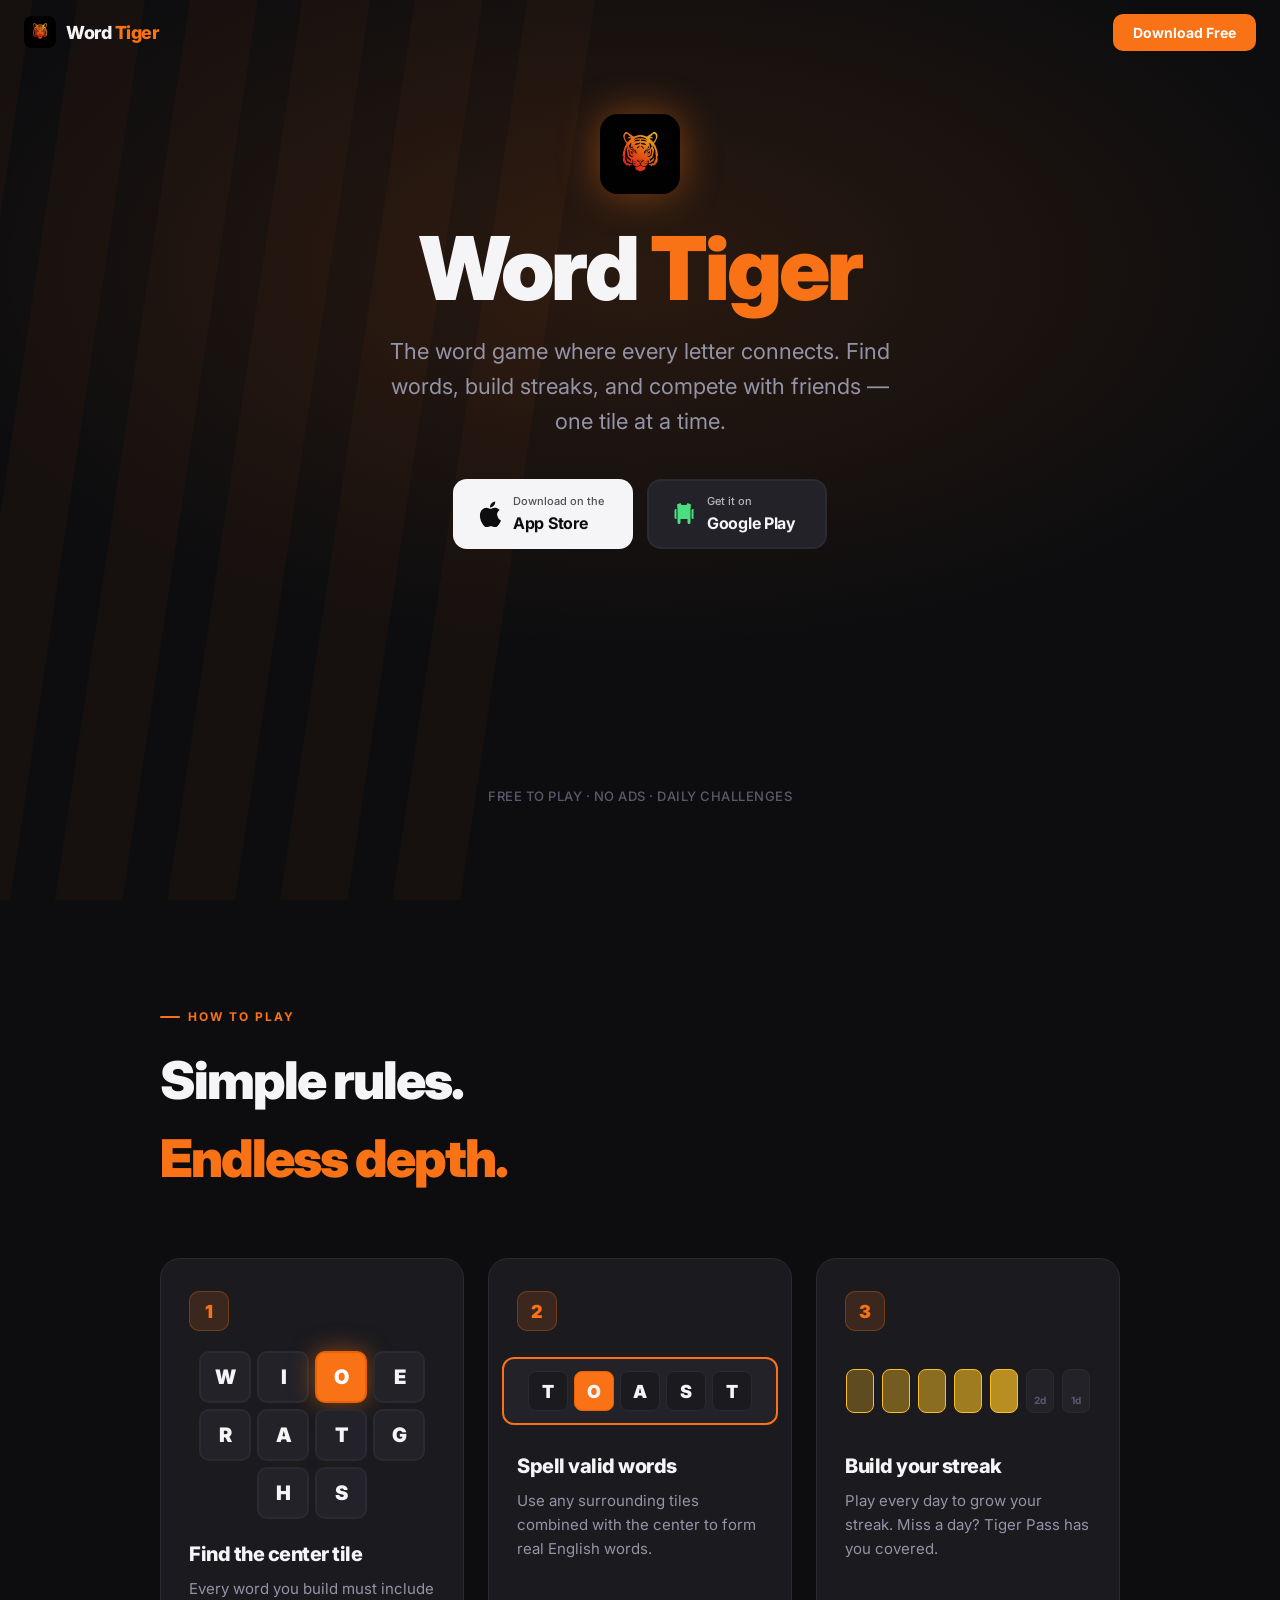
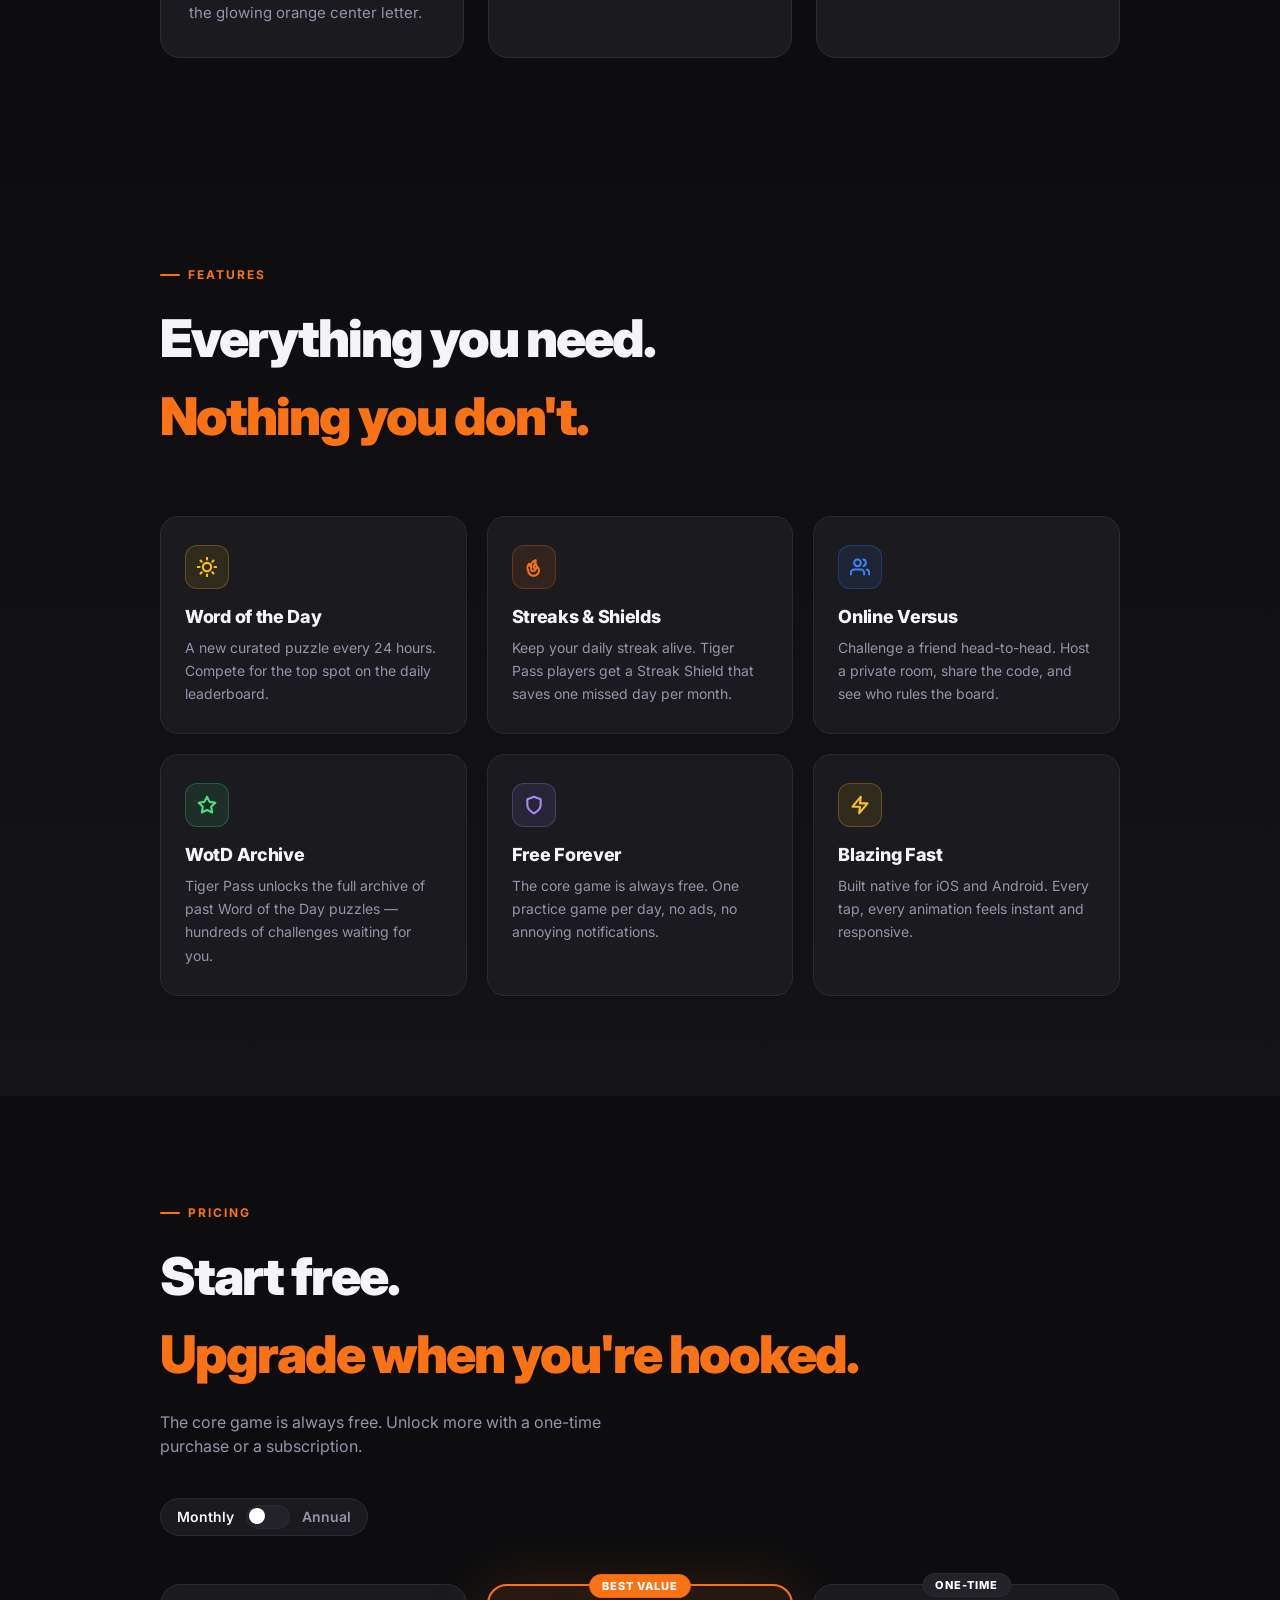
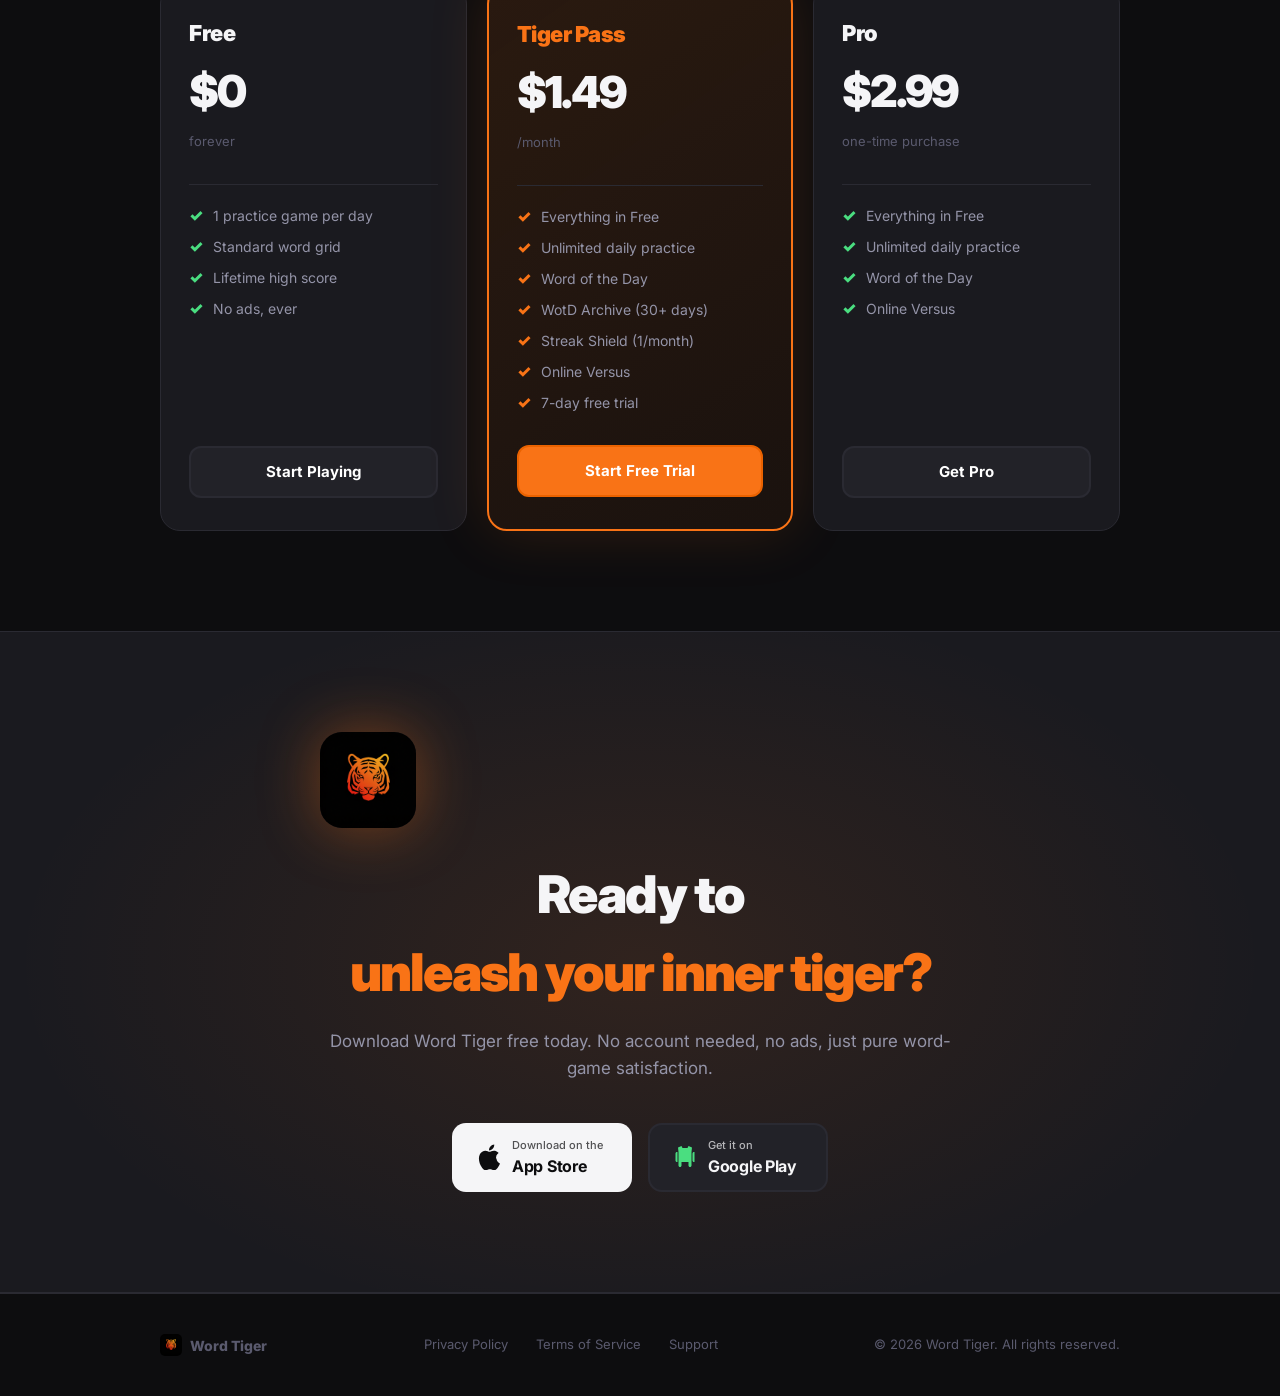
==== index.html @ eb96afe0 "Add files via upload" ====
<!DOCTYPE html>
<html lang="en">
  <head>
    <meta charset="UTF-8" />
    <meta name="viewport" content="width=device-width, initial-scale=1.0, maximum-scale=1" />
    <title>Word Tiger — Landing Page</title>
    <link rel="icon" type="image/svg+xml" href="/favicon.svg" />
    <link rel="preconnect" href="https://fonts.googleapis.com">
    <link rel="preconnect" href="https://fonts.gstatic.com" crossorigin>
    <link href="https://fonts.googleapis.com/css2?family=Inter:wght@400;500;600;700&display=swap" rel="stylesheet">
    <script type="module" crossorigin src="/assets/index-DKll3OL7.js"></script>
    <link rel="stylesheet" crossorigin href="/assets/index-C0xnAx_V.css">
  </head>
  <body>
    <div id="root"></div>
  </body>
</html>
---- assets/index-C0xnAx_V.css ----
@layer properties{@supports (((-webkit-hyphens:none)) and (not (margin-trim:inline))) or ((-moz-orient:inline) and (not (color:rgb(from red r g b)))){*,:before,:after,::backdrop{--tw-translate-x:0;--tw-translate-y:0;--tw-translate-z:0;--tw-rotate-x:initial;--tw-rotate-y:initial;--tw-rotate-z:initial;--tw-skew-x:initial;--tw-skew-y:initial;--tw-space-y-reverse:0;--tw-space-x-reverse:0;--tw-border-style:solid;--tw-leading:initial;--tw-font-weight:initial;--tw-tracking:initial;--tw-ordinal:initial;--tw-slashed-zero:initial;--tw-numeric-figure:initial;--tw-numeric-spacing:initial;--tw-numeric-fraction:initial;--tw-shadow:0 0 #0000;--tw-shadow-color:initial;--tw-shadow-alpha:100%;--tw-inset-shadow:0 0 #0000;--tw-inset-shadow-color:initial;--tw-inset-shadow-alpha:100%;--tw-ring-color:initial;--tw-ring-shadow:0 0 #0000;--tw-inset-ring-color:initial;--tw-inset-ring-shadow:0 0 #0000;--tw-ring-inset:initial;--tw-ring-offset-width:0px;--tw-ring-offset-color:#fff;--tw-ring-offset-shadow:0 0 #0000;--tw-outline-style:solid;--tw-blur:initial;--tw-brightness:initial;--tw-contrast:initial;--tw-grayscale:initial;--tw-hue-rotate:initial;--tw-invert:initial;--tw-opacity:initial;--tw-saturate:initial;--tw-sepia:initial;--tw-drop-shadow:initial;--tw-drop-shadow-color:initial;--tw-drop-shadow-alpha:100%;--tw-drop-shadow-size:initial;--tw-duration:initial;--tw-ease:initial;--tw-content:"";--tw-animation-delay:0s;--tw-animation-direction:normal;--tw-animation-duration:initial;--tw-animation-fill-mode:none;--tw-animation-iteration-count:1;--tw-enter-blur:0;--tw-enter-opacity:1;--tw-enter-rotate:0;--tw-enter-scale:1;--tw-enter-translate-x:0;--tw-enter-translate-y:0;--tw-exit-blur:0;--tw-exit-opacity:1;--tw-exit-rotate:0;--tw-exit-scale:1;--tw-exit-translate-x:0;--tw-exit-translate-y:0}}}@layer theme{:root,:host{--font-mono:ui-monospace, SFMono-Regular, Menlo, Monaco, Consolas, "Liberation Mono", "Courier New", monospace;--color-red-50:oklch(97.1% .013 17.38);--color-red-300:oklch(80.8% .114 19.571);--color-red-400:oklch(70.4% .191 22.216);--color-red-500:oklch(63.7% .237 25.331);--color-red-600:oklch(57.7% .245 27.325);--color-gray-50:oklch(98.5% .002 247.839);--color-gray-600:oklch(44.6% .03 256.802);--color-gray-900:oklch(21% .034 264.665);--color-black:#000;--spacing:.25rem;--container-sm:24rem;--container-md:28rem;--container-lg:32rem;--text-xs:.75rem;--text-xs--line-height:calc(1 / .75);--text-sm:.875rem;--text-sm--line-height:calc(1.25 / .875);--text-base:1rem;--text-base--line-height: 1.5 ;--text-lg:1.125rem;--text-lg--line-height:calc(1.75 / 1.125);--text-2xl:1.5rem;--text-2xl--line-height:calc(2 / 1.5);--font-weight-normal:400;--font-weight-medium:500;--font-weight-semibold:600;--font-weight-bold:700;--tracking-tight:-.025em;--tracking-widest:.1em;--leading-snug:1.375;--leading-normal:1.5;--leading-relaxed:1.625;--radius-sm:.25rem;--radius-md:.375rem;--radius-lg:.5rem;--radius-xl:.75rem;--ease-in-out:cubic-bezier(.4, 0, .2, 1);--animate-spin:spin 1s linear infinite;--animate-pulse:pulse 2s cubic-bezier(.4, 0, .6, 1) infinite;--aspect-video:16 / 9;--default-transition-duration:.15s;--default-transition-timing-function:cubic-bezier(.4, 0, .2, 1);--default-font-family:var(--app-font-sans);--default-mono-font-family:var(--font-mono);--color-border:hsl(var(--border))}}@layer base{*,:after,:before,::backdrop{box-sizing:border-box;border:0 solid;margin:0;padding:0}::file-selector-button{box-sizing:border-box;border:0 solid;margin:0;padding:0}html,:host{-webkit-text-size-adjust:100%;tab-size:4;line-height:1.5;font-family:var(--default-font-family,ui-sans-serif, system-ui, sans-serif, "Apple Color Emoji", "Segoe UI Emoji", "Segoe UI Symbol", "Noto Color Emoji");font-feature-settings:var(--default-font-feature-settings,normal);font-variation-settings:var(--default-font-variation-settings,normal);-webkit-tap-highlight-color:transparent}hr{height:0;color:inherit;border-top-width:1px}abbr:where([title]){-webkit-text-decoration:underline dotted;text-decoration:underline dotted}h1,h2,h3,h4,h5,h6{font-size:inherit;font-weight:inherit}a{color:inherit;-webkit-text-decoration:inherit;text-decoration:inherit}b,strong{font-weight:bolder}code,kbd,samp,pre{font-family:var(--default-mono-font-family,ui-monospace, SFMono-Regular, Menlo, Monaco, Consolas, "Liberation Mono", "Courier New", monospace);font-feature-settings:var(--default-mono-font-feature-settings,normal);font-variation-settings:var(--default-mono-font-variation-settings,normal);font-size:1em}small{font-size:80%}sub,sup{vertical-align:baseline;font-size:75%;line-height:0;position:relative}sub{bottom:-.25em}sup{top:-.5em}table{text-indent:0;border-color:inherit;border-collapse:collapse}:-moz-focusring{outline:auto}progress{vertical-align:baseline}summary{display:list-item}ol,ul,menu{list-style:none}img,svg,video,canvas,audio,iframe,embed,object{vertical-align:middle;display:block}img,video{max-width:100%;height:auto}button,input,select,optgroup,textarea{font:inherit;font-feature-settings:inherit;font-variation-settings:inherit;letter-spacing:inherit;color:inherit;opacity:1;background-color:#0000;border-radius:0}::file-selector-button{font:inherit;font-feature-settings:inherit;font-variation-settings:inherit;letter-spacing:inherit;color:inherit;opacity:1;background-color:#0000;border-radius:0}:where(select:is([multiple],[size])) optgroup{font-weight:bolder}:where(select:is([multiple],[size])) optgroup option{padding-inline-start:20px}::file-selector-button{margin-inline-end:4px}::placeholder{opacity:1}@supports (not ((-webkit-appearance:-apple-pay-button))) or (contain-intrinsic-size:1px){::placeholder{color:currentColor}@supports (color:color-mix(in lab,red,red)){::placeholder{color:color-mix(in oklab,currentcolor 50%,transparent)}}}textarea{resize:vertical}::-webkit-search-decoration{-webkit-appearance:none}::-webkit-date-and-time-value{min-height:1lh;text-align:inherit}::-webkit-datetime-edit{display:inline-flex}::-webkit-datetime-edit-fields-wrapper{padding:0}::-webkit-datetime-edit{padding-block:0}::-webkit-datetime-edit-year-field{padding-block:0}::-webkit-datetime-edit-month-field{padding-block:0}::-webkit-datetime-edit-day-field{padding-block:0}::-webkit-datetime-edit-hour-field{padding-block:0}::-webkit-datetime-edit-minute-field{padding-block:0}::-webkit-datetime-edit-second-field{padding-block:0}::-webkit-datetime-edit-millisecond-field{padding-block:0}::-webkit-datetime-edit-meridiem-field{padding-block:0}::-webkit-calendar-picker-indicator{line-height:1}:-moz-ui-invalid{box-shadow:none}button,input:where([type=button],[type=reset],[type=submit]){appearance:button}::file-selector-button{appearance:button}::-webkit-inner-spin-button{height:auto}::-webkit-outer-spin-button{height:auto}[hidden]:where(:not([hidden=until-found])){display:none!important}*{box-sizing:border-box;margin:0;padding:0}body{background-color:hsl(var(--background));color:hsl(var(--foreground));-webkit-font-smoothing:antialiased;font-family:Inter,sans-serif}}@layer components;@layer utilities{.\@container\/field-group{container:field-group/inline-size}.pointer-events-auto{pointer-events:auto}.pointer-events-none{pointer-events:none}.invisible{visibility:hidden}.sr-only{clip-path:inset(50%);white-space:nowrap;border-width:0;width:1px;height:1px;margin:-1px;padding:0;position:absolute;overflow:hidden}.absolute{position:absolute}.fixed{position:fixed}.relative{position:relative}.static{position:static}.inset-0{inset:calc(var(--spacing) * 0)}.inset-x-0{inset-inline:calc(var(--spacing) * 0)}.inset-y-0{inset-block:calc(var(--spacing) * 0)}.start{inset-inline-start:var(--spacing)}.-top-12{top:calc(var(--spacing) * -12)}.top-0{top:calc(var(--spacing) * 0)}.top-1\.5{top:calc(var(--spacing) * 1.5)}.top-1\/2{top:50%}.top-2{top:calc(var(--spacing) * 2)}.top-3\.5{top:calc(var(--spacing) * 3.5)}.top-4{top:calc(var(--spacing) * 4)}.top-\[1px\]{top:1px}.top-\[50\%\]{top:50%}.top-\[60\%\]{top:60%}.top-full{top:100%}.-right-12{right:calc(var(--spacing) * -12)}.right-0{right:calc(var(--spacing) * 0)}.right-1{right:calc(var(--spacing) * 1)}.right-2{right:calc(var(--spacing) * 2)}.right-3{right:calc(var(--spacing) * 3)}.right-4{right:calc(var(--spacing) * 4)}.-bottom-12{bottom:calc(var(--spacing) * -12)}.bottom-0{bottom:calc(var(--spacing) * 0)}.-left-12{left:calc(var(--spacing) * -12)}.left-0{left:calc(var(--spacing) * 0)}.left-1\/2{left:50%}.left-2{left:calc(var(--spacing) * 2)}.left-\[50\%\]{left:50%}.z-10{z-index:10}.z-20{z-index:20}.z-50{z-index:50}.z-\[1\]{z-index:1}.z-\[100\]{z-index:100}.order-first{order:-9999}.order-last{order:9999}.\!m-0{margin:calc(var(--spacing) * 0)!important}.-mx-1{margin-inline:calc(var(--spacing) * -1)}.mx-2{margin-inline:calc(var(--spacing) * 2)}.mx-3\.5{margin-inline:calc(var(--spacing) * 3.5)}.mx-4{margin-inline:calc(var(--spacing) * 4)}.mx-auto{margin-inline:auto}.-my-2{margin-block:calc(var(--spacing) * -2)}.my-0{margin-block:calc(var(--spacing) * 0)}.my-0\.5{margin-block:calc(var(--spacing) * .5)}.my-1{margin-block:calc(var(--spacing) * 1)}.-mt-4{margin-top:calc(var(--spacing) * -4)}.mt-1\.5{margin-top:calc(var(--spacing) * 1.5)}.mt-2{margin-top:calc(var(--spacing) * 2)}.mt-4{margin-top:calc(var(--spacing) * 4)}.mt-24{margin-top:calc(var(--spacing) * 24)}.mt-auto{margin-top:auto}.mr-2{margin-right:calc(var(--spacing) * 2)}.mb-1{margin-bottom:calc(var(--spacing) * 1)}.mb-2{margin-bottom:calc(var(--spacing) * 2)}.mb-3{margin-bottom:calc(var(--spacing) * 3)}.mb-4{margin-bottom:calc(var(--spacing) * 4)}.-ml-4{margin-left:calc(var(--spacing) * -4)}.ml-1{margin-left:calc(var(--spacing) * 1)}.ml-4{margin-left:calc(var(--spacing) * 4)}.ml-auto{margin-left:auto}.line-clamp-2{-webkit-line-clamp:2;-webkit-box-orient:vertical;display:-webkit-box;overflow:hidden}.block{display:block}.flex{display:flex}.grid{display:grid}.hidden{display:none}.inline-flex{display:inline-flex}.table{display:table}.aspect-square{aspect-ratio:1}.aspect-video{aspect-ratio:var(--aspect-video)}.size-4{width:calc(var(--spacing) * 4);height:calc(var(--spacing) * 4)}.size-6{width:calc(var(--spacing) * 6);height:calc(var(--spacing) * 6)}.size-8{width:calc(var(--spacing) * 8);height:calc(var(--spacing) * 8)}.size-10{width:calc(var(--spacing) * 10);height:calc(var(--spacing) * 10)}.size-\[--cell-size\]{width:--cell-size;height:--cell-size}.h-1\.5{height:calc(var(--spacing) * 1.5)}.h-2{height:calc(var(--spacing) * 2)}.h-2\.5{height:calc(var(--spacing) * 2.5)}.h-3{height:calc(var(--spacing) * 3)}.h-3\.5{height:calc(var(--spacing) * 3.5)}.h-4{height:calc(var(--spacing) * 4)}.h-5{height:calc(var(--spacing) * 5)}.h-6{height:calc(var(--spacing) * 6)}.h-7{height:calc(var(--spacing) * 7)}.h-8{height:calc(var(--spacing) * 8)}.h-9{height:calc(var(--spacing) * 9)}.h-10{height:calc(var(--spacing) * 10)}.h-12{height:calc(var(--spacing) * 12)}.h-\[--cell-size\]{height:--cell-size}.h-\[1px\]{height:1px}.h-\[var\(--radix-navigation-menu-viewport-height\)\]{height:var(--radix-navigation-menu-viewport-height)}.h-\[var\(--radix-select-trigger-height\)\]{height:var(--radix-select-trigger-height)}.h-auto{height:auto}.h-full{height:100%}.h-px{height:1px}.h-svh{height:100svh}.max-h-\[--radix-context-menu-content-available-height\]{max-height:--radix-context-menu-content-available-height}.max-h-\[--radix-select-content-available-height\]{max-height:--radix-select-content-available-height}.max-h-\[300px\]{max-height:300px}.max-h-\[var\(--radix-dropdown-menu-content-available-height\)\]{max-height:var(--radix-dropdown-menu-content-available-height)}.max-h-screen{max-height:100vh}.min-h-0{min-height:calc(var(--spacing) * 0)}.min-h-8{min-height:calc(var(--spacing) * 8)}.min-h-9{min-height:calc(var(--spacing) * 9)}.min-h-10{min-height:calc(var(--spacing) * 10)}.min-h-\[60px\]{min-height:60px}.min-h-screen{min-height:100vh}.min-h-svh{min-height:100svh}.w-0{width:calc(var(--spacing) * 0)}.w-1{width:calc(var(--spacing) * 1)}.w-2{width:calc(var(--spacing) * 2)}.w-2\.5{width:calc(var(--spacing) * 2.5)}.w-3{width:calc(var(--spacing) * 3)}.w-3\.5{width:calc(var(--spacing) * 3.5)}.w-3\/4{width:75%}.w-4{width:calc(var(--spacing) * 4)}.w-5{width:calc(var(--spacing) * 5)}.w-7{width:calc(var(--spacing) * 7)}.w-8{width:calc(var(--spacing) * 8)}.w-9{width:calc(var(--spacing) * 9)}.w-10{width:calc(var(--spacing) * 10)}.w-64{width:calc(var(--spacing) * 64)}.w-72{width:calc(var(--spacing) * 72)}.w-\[--cell-size\]{width:--cell-size}.w-\[1px\]{width:1px}.w-\[100px\]{width:100px}.w-\[var\(--sidebar-width\)\]{width:var(--sidebar-width)}.w-auto{width:auto}.w-fit{width:fit-content}.w-full{width:100%}.w-max{width:max-content}.w-px{width:1px}.max-w-\[var\(--skeleton-width\)\]{max-width:var(--skeleton-width)}.max-w-lg{max-width:var(--container-lg)}.max-w-max{max-width:max-content}.max-w-md{max-width:var(--container-md)}.max-w-sm{max-width:var(--container-sm)}.min-w-0{min-width:calc(var(--spacing) * 0)}.min-w-5{min-width:calc(var(--spacing) * 5)}.min-w-8{min-width:calc(var(--spacing) * 8)}.min-w-9{min-width:calc(var(--spacing) * 9)}.min-w-10{min-width:calc(var(--spacing) * 10)}.min-w-\[--cell-size\]{min-width:--cell-size}.min-w-\[8rem\]{min-width:8rem}.min-w-\[12rem\]{min-width:12rem}.min-w-\[var\(--radix-select-trigger-width\)\]{min-width:var(--radix-select-trigger-width)}.flex-1{flex:1}.shrink-0{flex-shrink:0}.grow{flex-grow:1}.grow-0{flex-grow:0}.basis-full{flex-basis:100%}.caption-bottom{caption-side:bottom}.border-collapse{border-collapse:collapse}.origin-\[--radix-context-menu-content-transform-origin\]{transform-origin:--radix-context-menu-content-transform-origin}.origin-\[--radix-dropdown-menu-content-transform-origin\]{transform-origin:--radix-dropdown-menu-content-transform-origin}.origin-\[--radix-hover-card-content-transform-origin\]{transform-origin:--radix-hover-card-content-transform-origin}.origin-\[--radix-menubar-content-transform-origin\]{transform-origin:--radix-menubar-content-transform-origin}.origin-\[--radix-popover-content-transform-origin\]{transform-origin:--radix-popover-content-transform-origin}.origin-\[--radix-select-content-transform-origin\]{transform-origin:--radix-select-content-transform-origin}.origin-\[--radix-tooltip-content-transform-origin\]{transform-origin:--radix-tooltip-content-transform-origin}.-translate-x-1\/2{--tw-translate-x: -50% ;translate:var(--tw-translate-x) var(--tw-translate-y)}.-translate-x-px{--tw-translate-x:-1px;translate:var(--tw-translate-x) var(--tw-translate-y)}.translate-x-\[-50\%\]{--tw-translate-x:-50%;translate:var(--tw-translate-x) var(--tw-translate-y)}.translate-x-px{--tw-translate-x:1px;translate:var(--tw-translate-x) var(--tw-translate-y)}.-translate-y-1\/2{--tw-translate-y: -50% ;translate:var(--tw-translate-x) var(--tw-translate-y)}.translate-y-\[-50\%\]{--tw-translate-y:-50%;translate:var(--tw-translate-x) var(--tw-translate-y)}.rotate-45{rotate:45deg}.rotate-90{rotate:90deg}.transform{transform:var(--tw-rotate-x,) var(--tw-rotate-y,) var(--tw-rotate-z,) var(--tw-skew-x,) var(--tw-skew-y,)}.animate-caret-blink{animation:1.25s ease-out infinite caret-blink}.animate-in{animation:enter var(--tw-animation-duration,var(--tw-duration,.15s))var(--tw-ease,ease)var(--tw-animation-delay,0s)var(--tw-animation-iteration-count,1)var(--tw-animation-direction,normal)var(--tw-animation-fill-mode,none)}.animate-pulse{animation:var(--animate-pulse)}.animate-spin{animation:var(--animate-spin)}.cursor-default{cursor:default}.cursor-pointer{cursor:pointer}.cursor-text{cursor:text}.touch-none{touch-action:none}.resize-none{resize:none}.list-disc{list-style-type:disc}.list-none{list-style-type:none}.flex-col{flex-direction:column}.flex-col-reverse{flex-direction:column-reverse}.flex-row{flex-direction:row}.flex-wrap{flex-wrap:wrap}.place-content-center{place-content:center}.items-center{align-items:center}.items-end{align-items:flex-end}.items-start{align-items:flex-start}.items-stretch{align-items:stretch}.justify-between{justify-content:space-between}.justify-center{justify-content:center}.justify-start{justify-content:flex-start}.gap-1{gap:calc(var(--spacing) * 1)}.gap-1\.5{gap:calc(var(--spacing) * 1.5)}.gap-2{gap:calc(var(--spacing) * 2)}.gap-2\.5{gap:calc(var(--spacing) * 2.5)}.gap-3{gap:calc(var(--spacing) * 3)}.gap-4{gap:calc(var(--spacing) * 4)}.gap-6{gap:calc(var(--spacing) * 6)}.gap-7{gap:calc(var(--spacing) * 7)}:where(.space-y-1\.5>:not(:last-child)){--tw-space-y-reverse:0;margin-block-start:calc(calc(var(--spacing) * 1.5) * var(--tw-space-y-reverse));margin-block-end:calc(calc(var(--spacing) * 1.5) * calc(1 - var(--tw-space-y-reverse)))}:where(.space-y-2>:not(:last-child)){--tw-space-y-reverse:0;margin-block-start:calc(calc(var(--spacing) * 2) * var(--tw-space-y-reverse));margin-block-end:calc(calc(var(--spacing) * 2) * calc(1 - var(--tw-space-y-reverse)))}:where(.space-x-1>:not(:last-child)){--tw-space-x-reverse:0;margin-inline-start:calc(calc(var(--spacing) * 1) * var(--tw-space-x-reverse));margin-inline-end:calc(calc(var(--spacing) * 1) * calc(1 - var(--tw-space-x-reverse)))}:where(.space-x-4>:not(:last-child)){--tw-space-x-reverse:0;margin-inline-start:calc(calc(var(--spacing) * 4) * var(--tw-space-x-reverse));margin-inline-end:calc(calc(var(--spacing) * 4) * calc(1 - var(--tw-space-x-reverse)))}.self-stretch{align-self:stretch}.overflow-auto{overflow:auto}.overflow-hidden{overflow:hidden}.overflow-x-hidden{overflow-x:hidden}.overflow-y-auto{overflow-y:auto}.rounded-\[2px\]{border-radius:2px}.rounded-\[calc\(var\(--radius\)-5px\)\]{border-radius:calc(var(--radius) - 5px)}.rounded-\[inherit\]{border-radius:inherit}.rounded-full{border-radius:3.40282e38px}.rounded-lg{border-radius:var(--radius-lg)}.rounded-md{border-radius:var(--radius-md)}.rounded-none{border-radius:0}.rounded-sm{border-radius:var(--radius-sm)}.rounded-xl{border-radius:var(--radius-xl)}.rounded-t-\[10px\]{border-top-left-radius:10px;border-top-right-radius:10px}.rounded-l-md{border-top-left-radius:var(--radius-md);border-bottom-left-radius:var(--radius-md)}.rounded-tl-sm{border-top-left-radius:var(--radius-sm)}.rounded-r-md{border-top-right-radius:var(--radius-md);border-bottom-right-radius:var(--radius-md)}.border{border-style:var(--tw-border-style);border-width:1px}.border-0{border-style:var(--tw-border-style);border-width:0}.border-2{border-style:var(--tw-border-style);border-width:2px}.border-\[1\.5px\]{border-style:var(--tw-border-style);border-width:1.5px}.border-y{border-block-style:var(--tw-border-style);border-block-width:1px}.border-t{border-top-style:var(--tw-border-style);border-top-width:1px}.border-r{border-right-style:var(--tw-border-style);border-right-width:1px}.border-b{border-bottom-style:var(--tw-border-style);border-bottom-width:1px}.border-l{border-left-style:var(--tw-border-style);border-left-width:1px}.border-dashed{--tw-border-style:dashed;border-style:dashed}.\[border-color\:var\(--badge-outline\)\]{border-color:var(--badge-outline)}.\[border-color\:var\(--button-outline\)\]{border-color:var(--button-outline)}.border-\[--color-border\]{border-color:--color-border}.border-border,.border-border\/50{border-color:hsl(var(--border))}@supports (color:color-mix(in lab,red,red)){.border-border\/50{border-color:color-mix(in oklab,hsl(var(--border)) 50%,transparent)}}.border-primary,.border-primary\/50{border-color:hsl(var(--primary))}@supports (color:color-mix(in lab,red,red)){.border-primary\/50{border-color:color-mix(in oklab,hsl(var(--primary)) 50%,transparent)}}.border-transparent{border-color:#0000}.border-t-transparent{border-top-color:#0000}.border-l-transparent{border-left-color:#0000}.bg-\[--color-bg\]{background-color:--color-bg}.bg-background{background-color:hsl(var(--background))}.bg-black\/80{background-color:#000c}@supports (color:color-mix(in lab,red,red)){.bg-black\/80{background-color:color-mix(in oklab,var(--color-black) 80%,transparent)}}.bg-border{background-color:hsl(var(--border))}.bg-card{background-color:hsl(var(--card))}.bg-foreground{background-color:hsl(var(--foreground))}.bg-gray-50{background-color:var(--color-gray-50)}.bg-muted,.bg-muted\/50{background-color:hsl(var(--muted))}@supports (color:color-mix(in lab,red,red)){.bg-muted\/50{background-color:color-mix(in oklab,hsl(var(--muted)) 50%,transparent)}}.bg-primary,.bg-primary\/10{background-color:hsl(var(--primary))}@supports (color:color-mix(in lab,red,red)){.bg-primary\/10{background-color:color-mix(in oklab,hsl(var(--primary)) 10%,transparent)}}.bg-primary\/20{background-color:hsl(var(--primary))}@supports (color:color-mix(in lab,red,red)){.bg-primary\/20{background-color:color-mix(in oklab,hsl(var(--primary)) 20%,transparent)}}.bg-transparent{background-color:#0000}.fill-current{fill:currentColor}.fill-primary{fill:hsl(var(--primary))}.p-0{padding:calc(var(--spacing) * 0)}.p-1{padding:calc(var(--spacing) * 1)}.p-2{padding:calc(var(--spacing) * 2)}.p-3{padding:calc(var(--spacing) * 3)}.p-4{padding:calc(var(--spacing) * 4)}.p-6{padding:calc(var(--spacing) * 6)}.p-\[1px\]{padding:1px}.px-1{padding-inline:calc(var(--spacing) * 1)}.px-1\.5{padding-inline:calc(var(--spacing) * 1.5)}.px-2{padding-inline:calc(var(--spacing) * 2)}.px-2\.5{padding-inline:calc(var(--spacing) * 2.5)}.px-3{padding-inline:calc(var(--spacing) * 3)}.px-4{padding-inline:calc(var(--spacing) * 4)}.px-8{padding-inline:calc(var(--spacing) * 8)}.px-\[--cell-size\]{padding-inline:--cell-size}.py-0\.5{padding-block:calc(var(--spacing) * .5)}.py-1{padding-block:calc(var(--spacing) * 1)}.py-1\.5{padding-block:calc(var(--spacing) * 1.5)}.py-2{padding-block:calc(var(--spacing) * 2)}.py-3{padding-block:calc(var(--spacing) * 3)}.py-4{padding-block:calc(var(--spacing) * 4)}.py-6{padding-block:calc(var(--spacing) * 6)}.pt-0{padding-top:calc(var(--spacing) * 0)}.pt-3{padding-top:calc(var(--spacing) * 3)}.pt-4{padding-top:calc(var(--spacing) * 4)}.pt-6{padding-top:calc(var(--spacing) * 6)}.pr-1{padding-right:calc(var(--spacing) * 1)}.pr-2{padding-right:calc(var(--spacing) * 2)}.pr-2\.5{padding-right:calc(var(--spacing) * 2.5)}.pr-3{padding-right:calc(var(--spacing) * 3)}.pr-8{padding-right:calc(var(--spacing) * 8)}.pb-3{padding-bottom:calc(var(--spacing) * 3)}.pb-4{padding-bottom:calc(var(--spacing) * 4)}.pl-2{padding-left:calc(var(--spacing) * 2)}.pl-2\.5{padding-left:calc(var(--spacing) * 2.5)}.pl-3{padding-left:calc(var(--spacing) * 3)}.pl-4{padding-left:calc(var(--spacing) * 4)}.pl-8{padding-left:calc(var(--spacing) * 8)}.text-center{text-align:center}.text-left{text-align:left}.align-middle{vertical-align:middle}.font-mono{font-family:var(--font-mono)}.font-sans{font-family:var(--app-font-sans)}.text-2xl{font-size:var(--text-2xl);line-height:var(--tw-leading,var(--text-2xl--line-height))}.text-base{font-size:var(--text-base);line-height:var(--tw-leading,var(--text-base--line-height))}.text-lg{font-size:var(--text-lg);line-height:var(--tw-leading,var(--text-lg--line-height))}.text-sm{font-size:var(--text-sm);line-height:var(--tw-leading,var(--text-sm--line-height))}.text-sm\/relaxed{font-size:var(--text-sm);line-height:var(--leading-relaxed)}.text-xs{font-size:var(--text-xs);line-height:var(--tw-leading,var(--text-xs--line-height))}.text-\[0\.8rem\]{font-size:.8rem}.leading-none{--tw-leading:1;line-height:1}.leading-normal{--tw-leading:var(--leading-normal);line-height:var(--leading-normal)}.leading-snug{--tw-leading:var(--leading-snug);line-height:var(--leading-snug)}.font-bold{--tw-font-weight:var(--font-weight-bold);font-weight:var(--font-weight-bold)}.font-medium{--tw-font-weight:var(--font-weight-medium);font-weight:var(--font-weight-medium)}.font-normal{--tw-font-weight:var(--font-weight-normal);font-weight:var(--font-weight-normal)}.font-semibold{--tw-font-weight:var(--font-weight-semibold);font-weight:var(--font-weight-semibold)}.tracking-tight{--tw-tracking:var(--tracking-tight);letter-spacing:var(--tracking-tight)}.tracking-widest{--tw-tracking:var(--tracking-widest);letter-spacing:var(--tracking-widest)}.text-balance{text-wrap:balance}.break-words{overflow-wrap:break-word}.whitespace-nowrap{white-space:nowrap}.text-card-foreground{color:hsl(var(--card-foreground))}.text-current{color:currentColor}.text-foreground,.text-foreground\/50{color:hsl(var(--foreground))}@supports (color:color-mix(in lab,red,red)){.text-foreground\/50{color:color-mix(in oklab,hsl(var(--foreground)) 50%,transparent)}}.text-gray-600{color:var(--color-gray-600)}.text-gray-900{color:var(--color-gray-900)}.text-muted-foreground{color:hsl(var(--muted-foreground))}.text-primary{color:hsl(var(--primary))}.text-primary-foreground{color:hsl(var(--primary-foreground))}.text-red-500{color:var(--color-red-500)}.tabular-nums{--tw-numeric-spacing:tabular-nums;font-variant-numeric:var(--tw-ordinal,) var(--tw-slashed-zero,) var(--tw-numeric-figure,) var(--tw-numeric-spacing,) var(--tw-numeric-fraction,)}.underline-offset-4{text-underline-offset:4px}.opacity-0{opacity:0}.opacity-50{opacity:.5}.opacity-60{opacity:.6}.opacity-70{opacity:.7}.opacity-90{opacity:.9}.shadow{--tw-shadow:0 1px 3px 0 var(--tw-shadow-color,#0000001a), 0 1px 2px -1px var(--tw-shadow-color,#0000001a);box-shadow:var(--tw-inset-shadow),var(--tw-inset-ring-shadow),var(--tw-ring-offset-shadow),var(--tw-ring-shadow),var(--tw-shadow)}.shadow-\[0_0_0_1px_hsl\(var\(--sidebar-border\)\)\]{--tw-shadow:0 0 0 1px var(--tw-shadow-color,hsl(var(--sidebar-border)));box-shadow:var(--tw-inset-shadow),var(--tw-inset-ring-shadow),var(--tw-ring-offset-shadow),var(--tw-ring-shadow),var(--tw-shadow)}.shadow-lg{--tw-shadow:0 10px 15px -3px var(--tw-shadow-color,#0000001a), 0 4px 6px -4px var(--tw-shadow-color,#0000001a);box-shadow:var(--tw-inset-shadow),var(--tw-inset-ring-shadow),var(--tw-ring-offset-shadow),var(--tw-ring-shadow),var(--tw-shadow)}.shadow-md{--tw-shadow:0 4px 6px -1px var(--tw-shadow-color,#0000001a), 0 2px 4px -2px var(--tw-shadow-color,#0000001a);box-shadow:var(--tw-inset-shadow),var(--tw-inset-ring-shadow),var(--tw-ring-offset-shadow),var(--tw-ring-shadow),var(--tw-shadow)}.shadow-none{--tw-shadow:0 0 #0000;box-shadow:var(--tw-inset-shadow),var(--tw-inset-ring-shadow),var(--tw-ring-offset-shadow),var(--tw-ring-shadow),var(--tw-shadow)}.shadow-sm{--tw-shadow:0 1px 3px 0 var(--tw-shadow-color,#0000001a), 0 1px 2px -1px var(--tw-shadow-color,#0000001a);box-shadow:var(--tw-inset-shadow),var(--tw-inset-ring-shadow),var(--tw-ring-offset-shadow),var(--tw-ring-shadow),var(--tw-shadow)}.shadow-xl{--tw-shadow:0 20px 25px -5px var(--tw-shadow-color,#0000001a), 0 8px 10px -6px var(--tw-shadow-color,#0000001a);box-shadow:var(--tw-inset-shadow),var(--tw-inset-ring-shadow),var(--tw-ring-offset-shadow),var(--tw-ring-shadow),var(--tw-shadow)}.shadow-xs{--tw-shadow:0 1px 2px 0 var(--tw-shadow-color,#0000000d);box-shadow:var(--tw-inset-shadow),var(--tw-inset-ring-shadow),var(--tw-ring-offset-shadow),var(--tw-ring-shadow),var(--tw-shadow)}.ring-0{--tw-ring-shadow:var(--tw-ring-inset,) 0 0 0 calc(0px + var(--tw-ring-offset-width)) var(--tw-ring-color,currentcolor);box-shadow:var(--tw-inset-shadow),var(--tw-inset-ring-shadow),var(--tw-ring-offset-shadow),var(--tw-ring-shadow),var(--tw-shadow)}.ring-1{--tw-ring-shadow:var(--tw-ring-inset,) 0 0 0 calc(1px + var(--tw-ring-offset-width)) var(--tw-ring-color,currentcolor);box-shadow:var(--tw-inset-shadow),var(--tw-inset-ring-shadow),var(--tw-ring-offset-shadow),var(--tw-ring-shadow),var(--tw-shadow)}.ring-offset-background{--tw-ring-offset-color:hsl(var(--background))}.outline-hidden{--tw-outline-style:none;outline-style:none}@media(forced-colors:active){.outline-hidden{outline-offset:2px;outline:2px solid #0000}}.outline{outline-style:var(--tw-outline-style);outline-width:1px}.outline-2{outline-style:var(--tw-outline-style);outline-width:2px}.outline-offset-2{outline-offset:2px}.outline-transparent{outline-color:#0000}.filter{filter:var(--tw-blur,) var(--tw-brightness,) var(--tw-contrast,) var(--tw-grayscale,) var(--tw-hue-rotate,) var(--tw-invert,) var(--tw-saturate,) var(--tw-sepia,) var(--tw-drop-shadow,)}.transition{transition-property:color,background-color,border-color,outline-color,text-decoration-color,fill,stroke,--tw-gradient-from,--tw-gradient-via,--tw-gradient-to,opacity,box-shadow,transform,translate,scale,rotate,filter,-webkit-backdrop-filter,backdrop-filter,display,content-visibility,overlay,pointer-events;transition-timing-function:var(--tw-ease,var(--default-transition-timing-function));transition-duration:var(--tw-duration,var(--default-transition-duration))}.transition-\[color\,box-shadow\]{transition-property:color,box-shadow;transition-timing-function:var(--tw-ease,var(--default-transition-timing-function));transition-duration:var(--tw-duration,var(--default-transition-duration))}.transition-\[left\,right\,width\]{transition-property:left,right,width;transition-timing-function:var(--tw-ease,var(--default-transition-timing-function));transition-duration:var(--tw-duration,var(--default-transition-duration))}.transition-\[margin\,opacity\]{transition-property:margin,opacity;transition-timing-function:var(--tw-ease,var(--default-transition-timing-function));transition-duration:var(--tw-duration,var(--default-transition-duration))}.transition-\[width\,height\,padding\]{transition-property:width,height,padding;transition-timing-function:var(--tw-ease,var(--default-transition-timing-function));transition-duration:var(--tw-duration,var(--default-transition-duration))}.transition-\[width\]{transition-property:width;transition-timing-function:var(--tw-ease,var(--default-transition-timing-function));transition-duration:var(--tw-duration,var(--default-transition-duration))}.transition-all{transition-property:all;transition-timing-function:var(--tw-ease,var(--default-transition-timing-function));transition-duration:var(--tw-duration,var(--default-transition-duration))}.transition-colors{transition-property:color,background-color,border-color,outline-color,text-decoration-color,fill,stroke,--tw-gradient-from,--tw-gradient-via,--tw-gradient-to;transition-timing-function:var(--tw-ease,var(--default-transition-timing-function));transition-duration:var(--tw-duration,var(--default-transition-duration))}.transition-opacity{transition-property:opacity;transition-timing-function:var(--tw-ease,var(--default-transition-timing-function));transition-duration:var(--tw-duration,var(--default-transition-duration))}.transition-transform{transition-property:transform,translate,scale,rotate;transition-timing-function:var(--tw-ease,var(--default-transition-timing-function));transition-duration:var(--tw-duration,var(--default-transition-duration))}.duration-100{--tw-duration:.1s;transition-duration:.1s}.duration-200{--tw-duration:.2s;transition-duration:.2s}.duration-300{--tw-duration:.3s;transition-duration:.3s}.duration-1000{--tw-duration:1s;transition-duration:1s}.ease-in-out{--tw-ease:var(--ease-in-out);transition-timing-function:var(--ease-in-out)}.ease-linear{--tw-ease:linear;transition-timing-function:linear}.fade-in-0{--tw-enter-opacity:0}.outline-none{--tw-outline-style:none;outline-style:none}.select-none{-webkit-user-select:none;user-select:none}.zoom-in-95{--tw-enter-scale:.95}.\[--cell-size\:2rem\]{--cell-size:2rem}.group-focus-within\/menu-item\:opacity-100:is(:where(.group\/menu-item):focus-within *){opacity:1}@media(hover:hover){.group-hover\:opacity-100:is(:where(.group):hover *),.group-hover\/menu-item\:opacity-100:is(:where(.group\/menu-item):hover *){opacity:1}}.group-has-data-\[sidebar\=menu-action\]\/menu-item\:pr-8:is(:where(.group\/menu-item):has([data-sidebar=menu-action]) *){padding-right:calc(var(--spacing) * 8)}.group-has-\[\[data-orientation\=horizontal\]\]\/field\:text-balance:is(:where(.group\/field):has([data-orientation=horizontal]) *){text-wrap:balance}.group-has-\[\[data-slot\=item-description\]\]\/item\:translate-y-0\.5:is(:where(.group\/item):has([data-slot=item-description]) *){--tw-translate-y:calc(var(--spacing) * .5);translate:var(--tw-translate-x) var(--tw-translate-y)}.group-has-\[\[data-slot\=item-description\]\]\/item\:self-start:is(:where(.group\/item):has([data-slot=item-description]) *){align-self:flex-start}.group-has-\[\>input\]\/input-group\:pt-2\.5:is(:where(.group\/input-group):has(>input) *){padding-top:calc(var(--spacing) * 2.5)}.group-has-\[\>input\]\/input-group\:pb-2\.5:is(:where(.group\/input-group):has(>input) *){padding-bottom:calc(var(--spacing) * 2.5)}.group-data-\[collapsible\=icon\]\:-mt-8:is(:where(.group)[data-collapsible=icon] *){margin-top:calc(var(--spacing) * -8)}.group-data-\[collapsible\=icon\]\:hidden:is(:where(.group)[data-collapsible=icon] *){display:none}.group-data-\[collapsible\=icon\]\:h-8\!:is(:where(.group)[data-collapsible=icon] *){height:calc(var(--spacing) * 8)!important}.group-data-\[collapsible\=icon\]\:w-8\!:is(:where(.group)[data-collapsible=icon] *){width:calc(var(--spacing) * 8)!important}.group-data-\[collapsible\=icon\]\:w-\[calc\(var\(--sidebar-width-icon\)\+var\(--spacing-4\)\)\]:is(:where(.group)[data-collapsible=icon] *){width:calc(var(--sidebar-width-icon) + var(--spacing-4))}.group-data-\[collapsible\=icon\]\:w-\[calc\(var\(--sidebar-width-icon\)\+var\(--spacing-4\)\+2px\)\]:is(:where(.group)[data-collapsible=icon] *){width:calc(var(--sidebar-width-icon) + var(--spacing-4) + 2px)}.group-data-\[collapsible\=icon\]\:w-\[var\(--sidebar-width-icon\)\]:is(:where(.group)[data-collapsible=icon] *){width:var(--sidebar-width-icon)}.group-data-\[collapsible\=icon\]\:overflow-hidden:is(:where(.group)[data-collapsible=icon] *){overflow:hidden}.group-data-\[collapsible\=icon\]\:p-0\!:is(:where(.group)[data-collapsible=icon] *){padding:calc(var(--spacing) * 0)!important}.group-data-\[collapsible\=icon\]\:p-2\!:is(:where(.group)[data-collapsible=icon] *){padding:calc(var(--spacing) * 2)!important}.group-data-\[collapsible\=icon\]\:opacity-0:is(:where(.group)[data-collapsible=icon] *){opacity:0}.group-data-\[collapsible\=offcanvas\]\:right-\[calc\(var\(--sidebar-width\)\*-1\)\]:is(:where(.group)[data-collapsible=offcanvas] *){right:calc(var(--sidebar-width) * -1)}.group-data-\[collapsible\=offcanvas\]\:left-\[calc\(var\(--sidebar-width\)\*-1\)\]:is(:where(.group)[data-collapsible=offcanvas] *){left:calc(var(--sidebar-width) * -1)}.group-data-\[collapsible\=offcanvas\]\:w-0:is(:where(.group)[data-collapsible=offcanvas] *){width:calc(var(--spacing) * 0)}.group-data-\[collapsible\=offcanvas\]\:translate-x-0:is(:where(.group)[data-collapsible=offcanvas] *){--tw-translate-x:calc(var(--spacing) * 0);translate:var(--tw-translate-x) var(--tw-translate-y)}.group-data-\[disabled\=true\]\/field\:opacity-50:is(:where(.group\/field)[data-disabled=true] *),.group-data-\[disabled\=true\]\/input-group\:opacity-50:is(:where(.group\/input-group)[data-disabled=true] *){opacity:.5}.group-data-\[focused\=true\]\/day\:relative:is(:where(.group\/day)[data-focused=true] *){position:relative}.group-data-\[focused\=true\]\/day\:z-10:is(:where(.group\/day)[data-focused=true] *){z-index:10}.group-data-\[focused\=true\]\/day\:ring-\[3px\]:is(:where(.group\/day)[data-focused=true] *){--tw-ring-shadow:var(--tw-ring-inset,) 0 0 0 calc(3px + var(--tw-ring-offset-width)) var(--tw-ring-color,currentcolor);box-shadow:var(--tw-inset-shadow),var(--tw-inset-ring-shadow),var(--tw-ring-offset-shadow),var(--tw-ring-shadow),var(--tw-shadow)}.group-data-\[side\=left\]\:-right-4:is(:where(.group)[data-side=left] *){right:calc(var(--spacing) * -4)}.group-data-\[side\=left\]\:border-r:is(:where(.group)[data-side=left] *){border-right-style:var(--tw-border-style);border-right-width:1px}.group-data-\[side\=right\]\:left-0:is(:where(.group)[data-side=right] *){left:calc(var(--spacing) * 0)}.group-data-\[side\=right\]\:rotate-180:is(:where(.group)[data-side=right] *){rotate:180deg}.group-data-\[side\=right\]\:border-l:is(:where(.group)[data-side=right] *){border-left-style:var(--tw-border-style);border-left-width:1px}.group-data-\[state\=open\]\:rotate-180:is(:where(.group)[data-state=open] *){rotate:180deg}.group-data-\[variant\=floating\]\:rounded-lg:is(:where(.group)[data-variant=floating] *){border-radius:var(--radius-lg)}.group-data-\[variant\=floating\]\:border:is(:where(.group)[data-variant=floating] *){border-style:var(--tw-border-style);border-width:1px}.group-data-\[variant\=floating\]\:shadow-sm:is(:where(.group)[data-variant=floating] *){--tw-shadow:0 1px 3px 0 var(--tw-shadow-color,#0000001a), 0 1px 2px -1px var(--tw-shadow-color,#0000001a);box-shadow:var(--tw-inset-shadow),var(--tw-inset-ring-shadow),var(--tw-ring-offset-shadow),var(--tw-ring-shadow),var(--tw-shadow)}.group-data-\[variant\=outline\]\/field-group\:-mb-2:is(:where(.group\/field-group)[data-variant=outline] *){margin-bottom:calc(var(--spacing) * -2)}.group-\[\.destructive\]\:border-muted\/40:is(:where(.group).destructive *){border-color:hsl(var(--muted))}@supports (color:color-mix(in lab,red,red)){.group-\[\.destructive\]\:border-muted\/40:is(:where(.group).destructive *){border-color:color-mix(in oklab,hsl(var(--muted)) 40%,transparent)}}.group-\[\.destructive\]\:text-red-300:is(:where(.group).destructive *){color:var(--color-red-300)}.group-\[\.toast\]\:bg-muted:is(:where(.group).toast *){background-color:hsl(var(--muted))}.group-\[\.toast\]\:bg-primary:is(:where(.group).toast *){background-color:hsl(var(--primary))}.group-\[\.toast\]\:text-muted-foreground:is(:where(.group).toast *){color:hsl(var(--muted-foreground))}.group-\[\.toast\]\:text-primary-foreground:is(:where(.group).toast *){color:hsl(var(--primary-foreground))}.group-\[\.toaster\]\:border-border:is(:where(.group).toaster *){border-color:hsl(var(--border))}.group-\[\.toaster\]\:bg-background:is(:where(.group).toaster *){background-color:hsl(var(--background))}.group-\[\.toaster\]\:text-foreground:is(:where(.group).toaster *){color:hsl(var(--foreground))}.group-\[\.toaster\]\:shadow-lg:is(:where(.group).toaster *){--tw-shadow:0 10px 15px -3px var(--tw-shadow-color,#0000001a), 0 4px 6px -4px var(--tw-shadow-color,#0000001a);box-shadow:var(--tw-inset-shadow),var(--tw-inset-ring-shadow),var(--tw-ring-offset-shadow),var(--tw-ring-shadow),var(--tw-shadow)}.peer-disabled\:cursor-not-allowed:is(:where(.peer):disabled~*){cursor:not-allowed}.peer-disabled\:opacity-70:is(:where(.peer):disabled~*){opacity:.7}.peer-data-\[size\=default\]\/menu-button\:top-1\.5:is(:where(.peer\/menu-button)[data-size=default]~*){top:calc(var(--spacing) * 1.5)}.peer-data-\[size\=lg\]\/menu-button\:top-2\.5:is(:where(.peer\/menu-button)[data-size=lg]~*){top:calc(var(--spacing) * 2.5)}.peer-data-\[size\=sm\]\/menu-button\:top-1:is(:where(.peer\/menu-button)[data-size=sm]~*){top:calc(var(--spacing) * 1)}.file\:border-0::file-selector-button{border-style:var(--tw-border-style);border-width:0}.file\:bg-transparent::file-selector-button{background-color:#0000}.file\:text-sm::file-selector-button{font-size:var(--text-sm);line-height:var(--tw-leading,var(--text-sm--line-height))}.file\:font-medium::file-selector-button{--tw-font-weight:var(--font-weight-medium);font-weight:var(--font-weight-medium)}.file\:text-foreground::file-selector-button{color:hsl(var(--foreground))}.placeholder\:text-muted-foreground::placeholder{color:hsl(var(--muted-foreground))}.after\:absolute:after{content:var(--tw-content);position:absolute}.after\:-inset-2:after{content:var(--tw-content);inset:calc(var(--spacing) * -2)}.after\:inset-y-0:after{content:var(--tw-content);inset-block:calc(var(--spacing) * 0)}.after\:left-1\/2:after{content:var(--tw-content);left:50%}.after\:w-1:after{content:var(--tw-content);width:calc(var(--spacing) * 1)}.after\:w-\[2px\]:after{content:var(--tw-content);width:2px}.after\:-translate-x-1\/2:after{content:var(--tw-content);--tw-translate-x: -50% ;translate:var(--tw-translate-x) var(--tw-translate-y)}.group-data-\[collapsible\=offcanvas\]\:after\:left-full:is(:where(.group)[data-collapsible=offcanvas] *):after{content:var(--tw-content);left:100%}.first\:rounded-l-md:first-child{border-top-left-radius:var(--radius-md);border-bottom-left-radius:var(--radius-md)}.first\:border-l:first-child{border-left-style:var(--tw-border-style);border-left-width:1px}.last\:mt-0:last-child{margin-top:calc(var(--spacing) * 0)}.last\:rounded-r-md:last-child{border-top-right-radius:var(--radius-md);border-bottom-right-radius:var(--radius-md)}@media(hover:hover){.hover\:bg-muted:hover,.hover\:bg-muted\/50:hover{background-color:hsl(var(--muted))}@supports (color:color-mix(in lab,red,red)){.hover\:bg-muted\/50:hover{background-color:color-mix(in oklab,hsl(var(--muted)) 50%,transparent)}}.hover\:text-foreground:hover{color:hsl(var(--foreground))}.hover\:text-muted-foreground:hover{color:hsl(var(--muted-foreground))}.hover\:underline:hover{text-decoration-line:underline}.hover\:opacity-100:hover{opacity:1}.hover\:shadow-\[0_0_0_1px_hsl\(var\(--sidebar-accent\)\)\]:hover{--tw-shadow:0 0 0 1px var(--tw-shadow-color,hsl(var(--sidebar-accent)));box-shadow:var(--tw-inset-shadow),var(--tw-inset-ring-shadow),var(--tw-ring-offset-shadow),var(--tw-ring-shadow),var(--tw-shadow)}.group-\[\.destructive\]\:hover\:text-red-50:is(:where(.group).destructive *):hover{color:var(--color-red-50)}}.focus\:opacity-100:focus{opacity:1}.focus\:ring-1:focus{--tw-ring-shadow:var(--tw-ring-inset,) 0 0 0 calc(1px + var(--tw-ring-offset-width)) var(--tw-ring-color,currentcolor);box-shadow:var(--tw-inset-shadow),var(--tw-inset-ring-shadow),var(--tw-ring-offset-shadow),var(--tw-ring-shadow),var(--tw-shadow)}.focus\:ring-2:focus{--tw-ring-shadow:var(--tw-ring-inset,) 0 0 0 calc(2px + var(--tw-ring-offset-width)) var(--tw-ring-color,currentcolor);box-shadow:var(--tw-inset-shadow),var(--tw-inset-ring-shadow),var(--tw-ring-offset-shadow),var(--tw-ring-shadow),var(--tw-shadow)}.focus\:ring-offset-2:focus{--tw-ring-offset-width:2px;--tw-ring-offset-shadow:var(--tw-ring-inset,) 0 0 0 var(--tw-ring-offset-width) var(--tw-ring-offset-color)}.focus\:outline-none:focus{--tw-outline-style:none;outline-style:none}.group-\[\.destructive\]\:focus\:ring-red-400:is(:where(.group).destructive *):focus{--tw-ring-color:var(--color-red-400)}.group-\[\.destructive\]\:focus\:ring-offset-red-600:is(:where(.group).destructive *):focus{--tw-ring-offset-color:var(--color-red-600)}.focus-visible\:ring-0:focus-visible{--tw-ring-shadow:var(--tw-ring-inset,) 0 0 0 calc(0px + var(--tw-ring-offset-width)) var(--tw-ring-color,currentcolor);box-shadow:var(--tw-inset-shadow),var(--tw-inset-ring-shadow),var(--tw-ring-offset-shadow),var(--tw-ring-shadow),var(--tw-shadow)}.focus-visible\:ring-1:focus-visible{--tw-ring-shadow:var(--tw-ring-inset,) 0 0 0 calc(1px + var(--tw-ring-offset-width)) var(--tw-ring-color,currentcolor);box-shadow:var(--tw-inset-shadow),var(--tw-inset-ring-shadow),var(--tw-ring-offset-shadow),var(--tw-ring-shadow),var(--tw-shadow)}.focus-visible\:ring-2:focus-visible{--tw-ring-shadow:var(--tw-ring-inset,) 0 0 0 calc(2px + var(--tw-ring-offset-width)) var(--tw-ring-color,currentcolor);box-shadow:var(--tw-inset-shadow),var(--tw-inset-ring-shadow),var(--tw-ring-offset-shadow),var(--tw-ring-shadow),var(--tw-shadow)}.focus-visible\:ring-\[3px\]:focus-visible{--tw-ring-shadow:var(--tw-ring-inset,) 0 0 0 calc(3px + var(--tw-ring-offset-width)) var(--tw-ring-color,currentcolor);box-shadow:var(--tw-inset-shadow),var(--tw-inset-ring-shadow),var(--tw-ring-offset-shadow),var(--tw-ring-shadow),var(--tw-shadow)}.focus-visible\:ring-offset-1:focus-visible{--tw-ring-offset-width:1px;--tw-ring-offset-shadow:var(--tw-ring-inset,) 0 0 0 var(--tw-ring-offset-width) var(--tw-ring-offset-color)}.focus-visible\:ring-offset-2:focus-visible{--tw-ring-offset-width:2px;--tw-ring-offset-shadow:var(--tw-ring-inset,) 0 0 0 var(--tw-ring-offset-width) var(--tw-ring-offset-color)}.focus-visible\:ring-offset-background:focus-visible{--tw-ring-offset-color:hsl(var(--background))}.focus-visible\:outline-none:focus-visible{--tw-outline-style:none;outline-style:none}.active\:shadow-none:active{--tw-shadow:0 0 #0000;box-shadow:var(--tw-inset-shadow),var(--tw-inset-ring-shadow),var(--tw-ring-offset-shadow),var(--tw-ring-shadow),var(--tw-shadow)}.disabled\:pointer-events-none:disabled{pointer-events:none}.disabled\:cursor-not-allowed:disabled{cursor:not-allowed}.disabled\:opacity-50:disabled{opacity:.5}:where([data-side=left]) .in-data-\[side\=left\]\:cursor-w-resize{cursor:w-resize}:where([data-side=right]) .in-data-\[side\=right\]\:cursor-e-resize{cursor:e-resize}.has-focus\:ring-\[3px\]:has(:focus){--tw-ring-shadow:var(--tw-ring-inset,) 0 0 0 calc(3px + var(--tw-ring-offset-width)) var(--tw-ring-color,currentcolor);box-shadow:var(--tw-inset-shadow),var(--tw-inset-ring-shadow),var(--tw-ring-offset-shadow),var(--tw-ring-shadow),var(--tw-shadow)}.has-data-\[state\=checked\]\:border-primary:has([data-state=checked]){border-color:hsl(var(--primary))}.has-data-\[state\=checked\]\:bg-primary\/5:has([data-state=checked]){background-color:hsl(var(--primary))}@supports (color:color-mix(in lab,red,red)){.has-data-\[state\=checked\]\:bg-primary\/5:has([data-state=checked]){background-color:color-mix(in oklab,hsl(var(--primary)) 5%,transparent)}}.has-\[\:disabled\]\:opacity-50:has(:disabled){opacity:.5}.has-\[\[data-slot\=input-group-control\]\:focus-visible\]\:ring-1:has([data-slot=input-group-control]:focus-visible){--tw-ring-shadow:var(--tw-ring-inset,) 0 0 0 calc(1px + var(--tw-ring-offset-width)) var(--tw-ring-color,currentcolor);box-shadow:var(--tw-inset-shadow),var(--tw-inset-ring-shadow),var(--tw-ring-offset-shadow),var(--tw-ring-shadow),var(--tw-shadow)}.has-\[\>\[data-align\=block-end\]\]\:h-auto:has(>[data-align=block-end]){height:auto}.has-\[\>\[data-align\=block-end\]\]\:flex-col:has(>[data-align=block-end]){flex-direction:column}.has-\[\>\[data-align\=block-start\]\]\:h-auto:has(>[data-align=block-start]){height:auto}.has-\[\>\[data-align\=block-start\]\]\:flex-col:has(>[data-align=block-start]){flex-direction:column}.has-\[\>\[data-slot\=button-group\]\]\:gap-2:has(>[data-slot=button-group]){gap:calc(var(--spacing) * 2)}.has-\[\>\[data-slot\=checkbox-group\]\]\:gap-3:has(>[data-slot=checkbox-group]){gap:calc(var(--spacing) * 3)}.has-\[\>\[data-slot\=field-content\]\]\:items-start:has(>[data-slot=field-content]){align-items:flex-start}.has-\[\>\[data-slot\=field\]\]\:w-full:has(>[data-slot=field]){width:100%}.has-\[\>\[data-slot\=field\]\]\:flex-col:has(>[data-slot=field]){flex-direction:column}.has-\[\>\[data-slot\=field\]\]\:rounded-md:has(>[data-slot=field]){border-radius:var(--radius-md)}.has-\[\>\[data-slot\=field\]\]\:border:has(>[data-slot=field]){border-style:var(--tw-border-style);border-width:1px}.has-\[\>\[data-slot\=radio-group\]\]\:gap-3:has(>[data-slot=radio-group]){gap:calc(var(--spacing) * 3)}.has-\[\>button\]\:mr-\[-0\.4rem\]:has(>button){margin-right:-.4rem}.has-\[\>button\]\:ml-\[-0\.45rem\]:has(>button){margin-left:-.45rem}.has-\[\>kbd\]\:mr-\[-0\.35rem\]:has(>kbd){margin-right:-.35rem}.has-\[\>kbd\]\:ml-\[-0\.35rem\]:has(>kbd){margin-left:-.35rem}.has-\[\>svg\]\:p-0:has(>svg){padding:calc(var(--spacing) * 0)}.has-\[\>svg\]\:px-2:has(>svg){padding-inline:calc(var(--spacing) * 2)}.has-\[\>svg\]\:px-2\.5:has(>svg){padding-inline:calc(var(--spacing) * 2.5)}.has-\[\>textarea\]\:h-auto:has(>textarea){height:auto}.aria-disabled\:pointer-events-none[aria-disabled=true]{pointer-events:none}.aria-disabled\:opacity-50[aria-disabled=true]{opacity:.5}.aria-selected\:text-muted-foreground[aria-selected=true]{color:hsl(var(--muted-foreground))}.data-\[active\=true\]\:font-medium[data-active=true]{--tw-font-weight:var(--font-weight-medium);font-weight:var(--font-weight-medium)}.data-\[disabled\]\:pointer-events-none[data-disabled]{pointer-events:none}.data-\[disabled\]\:opacity-50[data-disabled]{opacity:.5}.data-\[disabled\=true\]\:pointer-events-none[data-disabled=true]{pointer-events:none}.data-\[disabled\=true\]\:opacity-50[data-disabled=true]{opacity:.5}.data-\[motion\=from-end\]\:slide-in-from-right-52[data-motion=from-end]{--tw-enter-translate-x:calc(52*var(--spacing))}.data-\[motion\=from-start\]\:slide-in-from-left-52[data-motion=from-start]{--tw-enter-translate-x:calc(52*var(--spacing)*-1)}.data-\[motion\=to-end\]\:slide-out-to-right-52[data-motion=to-end]{--tw-exit-translate-x:calc(52*var(--spacing))}.data-\[motion\=to-start\]\:slide-out-to-left-52[data-motion=to-start]{--tw-exit-translate-x:calc(52*var(--spacing)*-1)}.data-\[motion\^\=from-\]\:animate-in[data-motion^=from-]{animation:enter var(--tw-animation-duration,var(--tw-duration,.15s))var(--tw-ease,ease)var(--tw-animation-delay,0s)var(--tw-animation-iteration-count,1)var(--tw-animation-direction,normal)var(--tw-animation-fill-mode,none)}.data-\[motion\^\=from-\]\:fade-in[data-motion^=from-]{--tw-enter-opacity:0}.data-\[motion\^\=to-\]\:animate-out[data-motion^=to-]{animation:exit var(--tw-animation-duration,var(--tw-duration,.15s))var(--tw-ease,ease)var(--tw-animation-delay,0s)var(--tw-animation-iteration-count,1)var(--tw-animation-direction,normal)var(--tw-animation-fill-mode,none)}.data-\[motion\^\=to-\]\:fade-out[data-motion^=to-]{--tw-exit-opacity:0}.data-\[orientation\=vertical\]\:h-auto[data-orientation=vertical]{height:auto}.data-\[panel-group-direction\=vertical\]\:h-px[data-panel-group-direction=vertical]{height:1px}.data-\[panel-group-direction\=vertical\]\:w-full[data-panel-group-direction=vertical]{width:100%}.data-\[panel-group-direction\=vertical\]\:flex-col[data-panel-group-direction=vertical]{flex-direction:column}.data-\[panel-group-direction\=vertical\]\:after\:left-0[data-panel-group-direction=vertical]:after{content:var(--tw-content);left:calc(var(--spacing) * 0)}.data-\[panel-group-direction\=vertical\]\:after\:h-1[data-panel-group-direction=vertical]:after{content:var(--tw-content);height:calc(var(--spacing) * 1)}.data-\[panel-group-direction\=vertical\]\:after\:w-full[data-panel-group-direction=vertical]:after{content:var(--tw-content);width:100%}.data-\[panel-group-direction\=vertical\]\:after\:translate-x-0[data-panel-group-direction=vertical]:after{content:var(--tw-content);--tw-translate-x:calc(var(--spacing) * 0);translate:var(--tw-translate-x) var(--tw-translate-y)}.data-\[panel-group-direction\=vertical\]\:after\:-translate-y-1\/2[data-panel-group-direction=vertical]:after{content:var(--tw-content);--tw-translate-y: -50% ;translate:var(--tw-translate-x) var(--tw-translate-y)}.data-\[placeholder\]\:text-muted-foreground[data-placeholder]{color:hsl(var(--muted-foreground))}.data-\[range-end\=true\]\:rounded-md[data-range-end=true]{border-radius:var(--radius-md)}.data-\[range-end\=true\]\:bg-primary[data-range-end=true]{background-color:hsl(var(--primary))}.data-\[range-end\=true\]\:text-primary-foreground[data-range-end=true]{color:hsl(var(--primary-foreground))}.data-\[range-middle\=true\]\:rounded-none[data-range-middle=true]{border-radius:0}.data-\[range-start\=true\]\:rounded-md[data-range-start=true]{border-radius:var(--radius-md)}.data-\[range-start\=true\]\:bg-primary[data-range-start=true]{background-color:hsl(var(--primary))}.data-\[range-start\=true\]\:text-primary-foreground[data-range-start=true]{color:hsl(var(--primary-foreground))}.data-\[selected-single\=true\]\:bg-primary[data-selected-single=true]{background-color:hsl(var(--primary))}.data-\[selected-single\=true\]\:text-primary-foreground[data-selected-single=true]{color:hsl(var(--primary-foreground))}.data-\[selected\=true\]\:rounded-none[data-selected=true]{border-radius:0}.data-\[side\=bottom\]\:translate-y-1[data-side=bottom]{--tw-translate-y:calc(var(--spacing) * 1);translate:var(--tw-translate-x) var(--tw-translate-y)}.data-\[side\=bottom\]\:slide-in-from-top-2[data-side=bottom]{--tw-enter-translate-y:calc(2*var(--spacing)*-1)}.data-\[side\=left\]\:-translate-x-1[data-side=left]{--tw-translate-x:calc(var(--spacing) * -1);translate:var(--tw-translate-x) var(--tw-translate-y)}.data-\[side\=left\]\:slide-in-from-right-2[data-side=left]{--tw-enter-translate-x:calc(2*var(--spacing))}.data-\[side\=right\]\:translate-x-1[data-side=right]{--tw-translate-x:calc(var(--spacing) * 1);translate:var(--tw-translate-x) var(--tw-translate-y)}.data-\[side\=right\]\:slide-in-from-left-2[data-side=right]{--tw-enter-translate-x:calc(2*var(--spacing)*-1)}.data-\[side\=top\]\:-translate-y-1[data-side=top]{--tw-translate-y:calc(var(--spacing) * -1);translate:var(--tw-translate-x) var(--tw-translate-y)}.data-\[side\=top\]\:slide-in-from-bottom-2[data-side=top]{--tw-enter-translate-y:calc(2*var(--spacing))}.data-\[slot\=checkbox-group\]\:gap-3[data-slot=checkbox-group]{gap:calc(var(--spacing) * 3)}.data-\[state\=active\]\:bg-background[data-state=active]{background-color:hsl(var(--background))}.data-\[state\=active\]\:text-foreground[data-state=active]{color:hsl(var(--foreground))}.data-\[state\=active\]\:shadow[data-state=active]{--tw-shadow:0 1px 3px 0 var(--tw-shadow-color,#0000001a), 0 1px 2px -1px var(--tw-shadow-color,#0000001a);box-shadow:var(--tw-inset-shadow),var(--tw-inset-ring-shadow),var(--tw-ring-offset-shadow),var(--tw-ring-shadow),var(--tw-shadow)}.data-\[state\=checked\]\:translate-x-4[data-state=checked]{--tw-translate-x:calc(var(--spacing) * 4);translate:var(--tw-translate-x) var(--tw-translate-y)}.data-\[state\=checked\]\:bg-primary[data-state=checked]{background-color:hsl(var(--primary))}.data-\[state\=checked\]\:text-primary-foreground[data-state=checked]{color:hsl(var(--primary-foreground))}.data-\[state\=closed\]\:animate-accordion-up[data-state=closed]{animation:accordion-up var(--tw-animation-duration,var(--tw-duration,.2s))var(--tw-ease,ease-out)var(--tw-animation-delay,0s)var(--tw-animation-iteration-count,1)var(--tw-animation-direction,normal)var(--tw-animation-fill-mode,none)}.data-\[state\=closed\]\:animate-out[data-state=closed]{animation:exit var(--tw-animation-duration,var(--tw-duration,.15s))var(--tw-ease,ease)var(--tw-animation-delay,0s)var(--tw-animation-iteration-count,1)var(--tw-animation-direction,normal)var(--tw-animation-fill-mode,none)}.data-\[state\=closed\]\:duration-300[data-state=closed]{--tw-duration:.3s;transition-duration:.3s}.data-\[state\=closed\]\:fade-out-0[data-state=closed]{--tw-exit-opacity:0}.data-\[state\=closed\]\:fade-out-80[data-state=closed]{--tw-exit-opacity:.8}.data-\[state\=closed\]\:zoom-out-95[data-state=closed]{--tw-exit-scale:.95}.data-\[state\=closed\]\:slide-out-to-bottom[data-state=closed]{--tw-exit-translate-y:100%}.data-\[state\=closed\]\:slide-out-to-left[data-state=closed]{--tw-exit-translate-x:-100%}.data-\[state\=closed\]\:slide-out-to-left-1\/2[data-state=closed]{--tw-exit-translate-x: -50% }.data-\[state\=closed\]\:slide-out-to-right[data-state=closed]{--tw-exit-translate-x:100%}.data-\[state\=closed\]\:slide-out-to-right-full[data-state=closed]{--tw-exit-translate-x: 100% }.data-\[state\=closed\]\:slide-out-to-top[data-state=closed]{--tw-exit-translate-y:-100%}.data-\[state\=closed\]\:slide-out-to-top-\[48\%\][data-state=closed]{--tw-exit-translate-y: -48% }.data-\[state\=hidden\]\:animate-out[data-state=hidden]{animation:exit var(--tw-animation-duration,var(--tw-duration,.15s))var(--tw-ease,ease)var(--tw-animation-delay,0s)var(--tw-animation-iteration-count,1)var(--tw-animation-direction,normal)var(--tw-animation-fill-mode,none)}.data-\[state\=hidden\]\:fade-out[data-state=hidden]{--tw-exit-opacity:0}.data-\[state\=open\]\:animate-accordion-down[data-state=open]{animation:accordion-down var(--tw-animation-duration,var(--tw-duration,.2s))var(--tw-ease,ease-out)var(--tw-animation-delay,0s)var(--tw-animation-iteration-count,1)var(--tw-animation-direction,normal)var(--tw-animation-fill-mode,none)}.data-\[state\=open\]\:animate-in[data-state=open]{animation:enter var(--tw-animation-duration,var(--tw-duration,.15s))var(--tw-ease,ease)var(--tw-animation-delay,0s)var(--tw-animation-iteration-count,1)var(--tw-animation-direction,normal)var(--tw-animation-fill-mode,none)}.data-\[state\=open\]\:text-muted-foreground[data-state=open]{color:hsl(var(--muted-foreground))}.data-\[state\=open\]\:opacity-100[data-state=open]{opacity:1}.data-\[state\=open\]\:duration-500[data-state=open]{--tw-duration:.5s;transition-duration:.5s}.data-\[state\=open\]\:fade-in-0[data-state=open]{--tw-enter-opacity:0}.data-\[state\=open\]\:zoom-in-90[data-state=open]{--tw-enter-scale:.9}.data-\[state\=open\]\:zoom-in-95[data-state=open]{--tw-enter-scale:.95}.data-\[state\=open\]\:slide-in-from-bottom[data-state=open]{--tw-enter-translate-y:100%}.data-\[state\=open\]\:slide-in-from-left[data-state=open]{--tw-enter-translate-x:-100%}.data-\[state\=open\]\:slide-in-from-left-1\/2[data-state=open]{--tw-enter-translate-x: -50% }.data-\[state\=open\]\:slide-in-from-right[data-state=open]{--tw-enter-translate-x:100%}.data-\[state\=open\]\:slide-in-from-top[data-state=open]{--tw-enter-translate-y:-100%}.data-\[state\=open\]\:slide-in-from-top-\[48\%\][data-state=open]{--tw-enter-translate-y: -48% }.data-\[state\=open\]\:slide-in-from-top-full[data-state=open]{--tw-enter-translate-y: -100% }.data-\[state\=selected\]\:bg-muted[data-state=selected]{background-color:hsl(var(--muted))}.data-\[state\=unchecked\]\:translate-x-0[data-state=unchecked]{--tw-translate-x:calc(var(--spacing) * 0);translate:var(--tw-translate-x) var(--tw-translate-y)}.data-\[state\=visible\]\:animate-in[data-state=visible]{animation:enter var(--tw-animation-duration,var(--tw-duration,.15s))var(--tw-ease,ease)var(--tw-animation-delay,0s)var(--tw-animation-iteration-count,1)var(--tw-animation-direction,normal)var(--tw-animation-fill-mode,none)}.data-\[state\=visible\]\:fade-in[data-state=visible]{--tw-enter-opacity:0}.data-\[swipe\=cancel\]\:translate-x-0[data-swipe=cancel]{--tw-translate-x:calc(var(--spacing) * 0);translate:var(--tw-translate-x) var(--tw-translate-y)}.data-\[swipe\=end\]\:translate-x-\[var\(--radix-toast-swipe-end-x\)\][data-swipe=end]{--tw-translate-x:var(--radix-toast-swipe-end-x);translate:var(--tw-translate-x) var(--tw-translate-y)}.data-\[swipe\=end\]\:animate-out[data-swipe=end]{animation:exit var(--tw-animation-duration,var(--tw-duration,.15s))var(--tw-ease,ease)var(--tw-animation-delay,0s)var(--tw-animation-iteration-count,1)var(--tw-animation-direction,normal)var(--tw-animation-fill-mode,none)}.data-\[swipe\=move\]\:translate-x-\[var\(--radix-toast-swipe-move-x\)\][data-swipe=move]{--tw-translate-x:var(--radix-toast-swipe-move-x);translate:var(--tw-translate-x) var(--tw-translate-y)}.data-\[swipe\=move\]\:transition-none[data-swipe=move]{transition-property:none}.data-\[variant\=label\]\:text-sm[data-variant=label]{font-size:var(--text-sm);line-height:var(--tw-leading,var(--text-sm--line-height))}.data-\[variant\=legend\]\:text-base[data-variant=legend]{font-size:var(--text-base);line-height:var(--tw-leading,var(--text-base--line-height))}.nth-last-2\:-mt-1:nth-last-child(2){margin-top:calc(var(--spacing) * -1)}@media(min-width:40rem){.sm\:top-auto{top:auto}.sm\:right-0{right:calc(var(--spacing) * 0)}.sm\:bottom-0{bottom:calc(var(--spacing) * 0)}.sm\:mt-0{margin-top:calc(var(--spacing) * 0)}.sm\:flex{display:flex}.sm\:max-w-sm{max-width:var(--container-sm)}.sm\:flex-col{flex-direction:column}.sm\:flex-row{flex-direction:row}.sm\:justify-end{justify-content:flex-end}.sm\:gap-2\.5{gap:calc(var(--spacing) * 2.5)}:where(.sm\:space-x-2>:not(:last-child)){--tw-space-x-reverse:0;margin-inline-start:calc(calc(var(--spacing) * 2) * var(--tw-space-x-reverse));margin-inline-end:calc(calc(var(--spacing) * 2) * calc(1 - var(--tw-space-x-reverse)))}.sm\:rounded-lg{border-radius:var(--radius-lg)}.sm\:text-left{text-align:left}.data-\[state\=open\]\:sm\:slide-in-from-bottom-full[data-state=open]{--tw-enter-translate-y: 100% }}@media(min-width:48rem){.md\:absolute{position:absolute}.md\:block{display:block}.md\:flex{display:flex}.md\:w-\[var\(--radix-navigation-menu-viewport-width\)\]{width:var(--radix-navigation-menu-viewport-width)}.md\:w-auto{width:auto}.md\:max-w-\[420px\]{max-width:420px}.md\:flex-row{flex-direction:row}.md\:p-12{padding:calc(var(--spacing) * 12)}.md\:text-sm{font-size:var(--text-sm);line-height:var(--tw-leading,var(--text-sm--line-height))}.md\:opacity-0{opacity:0}.md\:peer-data-\[variant\=inset\]\:m-2:is(:where(.peer)[data-variant=inset]~*){margin:calc(var(--spacing) * 2)}.md\:peer-data-\[variant\=inset\]\:ml-0:is(:where(.peer)[data-variant=inset]~*){margin-left:calc(var(--spacing) * 0)}.md\:peer-data-\[variant\=inset\]\:rounded-xl:is(:where(.peer)[data-variant=inset]~*){border-radius:var(--radius-xl)}.md\:peer-data-\[variant\=inset\]\:shadow-sm:is(:where(.peer)[data-variant=inset]~*){--tw-shadow:0 1px 3px 0 var(--tw-shadow-color,#0000001a), 0 1px 2px -1px var(--tw-shadow-color,#0000001a);box-shadow:var(--tw-inset-shadow),var(--tw-inset-ring-shadow),var(--tw-ring-offset-shadow),var(--tw-ring-shadow),var(--tw-shadow)}.md\:peer-data-\[variant\=inset\]\:peer-data-\[state\=collapsed\]\:ml-2:is(:where(.peer)[data-variant=inset]~*):is(:where(.peer)[data-state=collapsed]~*){margin-left:calc(var(--spacing) * 2)}.md\:after\:hidden:after{content:var(--tw-content);display:none}}@container field-group (min-width:28rem){.\@md\/field-group\:flex-row{flex-direction:row}.\@md\/field-group\:items-center{align-items:center}.\@md\/field-group\:has-\[\>\[data-slot\=field-content\]\]\:items-start:has(>[data-slot=field-content]){align-items:flex-start}}.dark\:bg-transparent:is(.dark *){background-color:#0000}.dark\:has-data-\[state\=checked\]\:bg-primary\/10:is(.dark *):has([data-state=checked]){background-color:hsl(var(--primary))}@supports (color:color-mix(in lab,red,red)){.dark\:has-data-\[state\=checked\]\:bg-primary\/10:is(.dark *):has([data-state=checked]){background-color:color-mix(in oklab,hsl(var(--primary)) 10%,transparent)}}.\[\&_\.recharts-cartesian-axis-tick_text\]\:fill-muted-foreground .recharts-cartesian-axis-tick text{fill:hsl(var(--muted-foreground))}.\[\&_\.recharts-cartesian-grid_line\[stroke\=\'\#ccc\'\]\]\:stroke-border\/50 .recharts-cartesian-grid line[stroke="#ccc"]{stroke:hsl(var(--border))}@supports (color:color-mix(in lab,red,red)){.\[\&_\.recharts-cartesian-grid_line\[stroke\=\'\#ccc\'\]\]\:stroke-border\/50 .recharts-cartesian-grid line[stroke="#ccc"]{stroke:color-mix(in oklab,hsl(var(--border)) 50%,transparent)}}.\[\&_\.recharts-curve\.recharts-tooltip-cursor\]\:stroke-border .recharts-curve.recharts-tooltip-cursor{stroke:hsl(var(--border))}.\[\&_\.recharts-dot\[stroke\=\'\#fff\'\]\]\:stroke-transparent .recharts-dot[stroke="#fff"]{stroke:#0000}.\[\&_\.recharts-layer\]\:outline-none .recharts-layer{--tw-outline-style:none;outline-style:none}.\[\&_\.recharts-polar-grid_\[stroke\=\'\#ccc\'\]\]\:stroke-border .recharts-polar-grid [stroke="#ccc"]{stroke:hsl(var(--border))}.\[\&_\.recharts-radial-bar-background-sector\]\:fill-muted .recharts-radial-bar-background-sector,.\[\&_\.recharts-rectangle\.recharts-tooltip-cursor\]\:fill-muted .recharts-rectangle.recharts-tooltip-cursor{fill:hsl(var(--muted))}.\[\&_\.recharts-reference-line_\[stroke\=\'\#ccc\'\]\]\:stroke-border .recharts-reference-line [stroke="#ccc"]{stroke:hsl(var(--border))}.\[\&_\.recharts-sector\]\:outline-none .recharts-sector{--tw-outline-style:none;outline-style:none}.\[\&_\.recharts-sector\[stroke\=\'\#fff\'\]\]\:stroke-transparent .recharts-sector[stroke="#fff"]{stroke:#0000}.\[\&_\.recharts-surface\]\:outline-none .recharts-surface{--tw-outline-style:none;outline-style:none}.\[\&_\[cmdk-group-heading\]\]\:px-2 [cmdk-group-heading]{padding-inline:calc(var(--spacing) * 2)}.\[\&_\[cmdk-group-heading\]\]\:py-1\.5 [cmdk-group-heading]{padding-block:calc(var(--spacing) * 1.5)}.\[\&_\[cmdk-group-heading\]\]\:text-xs [cmdk-group-heading]{font-size:var(--text-xs);line-height:var(--tw-leading,var(--text-xs--line-height))}.\[\&_\[cmdk-group-heading\]\]\:font-medium [cmdk-group-heading]{--tw-font-weight:var(--font-weight-medium);font-weight:var(--font-weight-medium)}.\[\&_\[cmdk-group-heading\]\]\:text-muted-foreground [cmdk-group-heading]{color:hsl(var(--muted-foreground))}.\[\&_\[cmdk-group\]\]\:px-2 [cmdk-group]{padding-inline:calc(var(--spacing) * 2)}.\[\&_\[cmdk-group\]\:not\(\[hidden\]\)_\~\[cmdk-group\]\]\:pt-0 [cmdk-group]:not([hidden])~[cmdk-group]{padding-top:calc(var(--spacing) * 0)}.\[\&_\[cmdk-input-wrapper\]_svg\]\:h-5 [cmdk-input-wrapper] svg{height:calc(var(--spacing) * 5)}.\[\&_\[cmdk-input-wrapper\]_svg\]\:w-5 [cmdk-input-wrapper] svg{width:calc(var(--spacing) * 5)}.\[\&_\[cmdk-input\]\]\:h-12 [cmdk-input]{height:calc(var(--spacing) * 12)}.\[\&_\[cmdk-item\]\]\:px-2 [cmdk-item]{padding-inline:calc(var(--spacing) * 2)}.\[\&_\[cmdk-item\]\]\:py-3 [cmdk-item]{padding-block:calc(var(--spacing) * 3)}.\[\&_\[cmdk-item\]_svg\]\:h-5 [cmdk-item] svg{height:calc(var(--spacing) * 5)}.\[\&_\[cmdk-item\]_svg\]\:w-5 [cmdk-item] svg{width:calc(var(--spacing) * 5)}.\[\&_img\]\:size-full img{width:100%;height:100%}.\[\&_img\]\:object-cover img{object-fit:cover}.\[\&_p\]\:leading-relaxed p{--tw-leading:var(--leading-relaxed);line-height:var(--leading-relaxed)}.\[\&_svg\]\:pointer-events-none svg{pointer-events:none}.\[\&_svg\]\:size-4 svg{width:calc(var(--spacing) * 4);height:calc(var(--spacing) * 4)}.\[\&_svg\]\:shrink-0 svg{flex-shrink:0}.\[\&_svg\:not\(\[class\*\=\'size-\'\]\)\]\:size-3 svg:not([class*=size-]){width:calc(var(--spacing) * 3);height:calc(var(--spacing) * 3)}.\[\&_svg\:not\(\[class\*\=\'size-\'\]\)\]\:size-4 svg:not([class*=size-]){width:calc(var(--spacing) * 4);height:calc(var(--spacing) * 4)}.\[\&_svg\:not\(\[class\*\=\'size-\'\]\)\]\:size-6 svg:not([class*=size-]){width:calc(var(--spacing) * 6);height:calc(var(--spacing) * 6)}.\[\&_tr\]\:border-b tr{border-bottom-style:var(--tw-border-style);border-bottom-width:1px}.\[\&_tr\:last-child\]\:border-0 tr:last-child{border-style:var(--tw-border-style);border-width:0}.\[\&\+\[data-slot\=item-content\]\]\:flex-none+[data-slot=item-content]{flex:none}.\[\&\:first-child\[data-selected\=true\]_button\]\:rounded-l-md:first-child[data-selected=true] button{border-top-left-radius:var(--radius-md);border-bottom-left-radius:var(--radius-md)}.\[\&\:has\(\[role\=checkbox\]\)\]\:pr-0:has([role=checkbox]){padding-right:calc(var(--spacing) * 0)}.\[\.border-b\]\:pb-3.border-b{padding-bottom:calc(var(--spacing) * 3)}.\[\.border-t\]\:pt-3.border-t{padding-top:calc(var(--spacing) * 3)}:is(.rtl\:\*\*\:\[\.rdp-button\\_next\>svg\]\:rotate-180:where(:dir(rtl),[dir=rtl],[dir=rtl] *) *):is(.rdp-button_next>svg),:is(.rtl\:\*\*\:\[\.rdp-button\\_previous\>svg\]\:rotate-180:where(:dir(rtl),[dir=rtl],[dir=rtl] *) *):is(.rdp-button_previous>svg){rotate:180deg}.\[a\]\:transition-colors:is(a){transition-property:color,background-color,border-color,outline-color,text-decoration-color,fill,stroke,--tw-gradient-from,--tw-gradient-via,--tw-gradient-to;transition-timing-function:var(--tw-ease,var(--default-transition-timing-function));transition-duration:var(--tw-duration,var(--default-transition-duration))}.\[\&\:last-child\[data-selected\=true\]_button\]\:rounded-r-md:last-child[data-selected=true] button{border-top-right-radius:var(--radius-md);border-bottom-right-radius:var(--radius-md)}.\[\&\>\*\]\:w-full>*{width:100%}.\[\&\>\*\]\:focus-visible\:relative>:focus-visible{position:relative}.\[\&\>\*\]\:focus-visible\:z-10>:focus-visible{z-index:10}@container field-group (min-width:28rem){.\@md\/field-group\:\[\&\>\*\]\:w-auto>*{width:auto}}.\[\&\>\*\:not\(\:first-child\)\]\:rounded-t-none>:not(:first-child){border-top-left-radius:0;border-top-right-radius:0}.\[\&\>\*\:not\(\:first-child\)\]\:rounded-l-none>:not(:first-child){border-top-left-radius:0;border-bottom-left-radius:0}.\[\&\>\*\:not\(\:first-child\)\]\:border-t-0>:not(:first-child){border-top-style:var(--tw-border-style);border-top-width:0}.\[\&\>\*\:not\(\:first-child\)\]\:border-l-0>:not(:first-child){border-left-style:var(--tw-border-style);border-left-width:0}.\[\&\>\*\:not\(\:last-child\)\]\:rounded-r-none>:not(:last-child){border-top-right-radius:0;border-bottom-right-radius:0}.\[\&\>\*\:not\(\:last-child\)\]\:rounded-b-none>:not(:last-child){border-bottom-right-radius:0;border-bottom-left-radius:0}.\[\&\>\.sr-only\]\:w-auto>.sr-only{width:auto}.\[\&\>\[data-slot\=field-group\]\]\:gap-4>[data-slot=field-group]{gap:calc(var(--spacing) * 4)}.\[\&\>\[data-slot\=field-label\]\]\:flex-auto>[data-slot=field-label]{flex:auto}@container field-group (min-width:28rem){.\@md\/field-group\:\[\&\>\[data-slot\=field-label\]\]\:flex-auto>[data-slot=field-label]{flex:auto}}.\[\&\>\[data-slot\=field\]\]\:p-4>[data-slot=field]{padding:calc(var(--spacing) * 4)}.has-\[select\[aria-hidden\=true\]\:last-child\]\:\[\&\>\[data-slot\=select-trigger\]\:last-of-type\]\:rounded-r-md:has(:is(select[aria-hidden=true]:last-child))>[data-slot=select-trigger]:last-of-type{border-top-right-radius:var(--radius-md);border-bottom-right-radius:var(--radius-md)}.\[\&\>\[data-slot\=select-trigger\]\:not\(\[class\*\=\'w-\'\]\)\]\:w-fit>[data-slot=select-trigger]:not([class*=w-]){width:fit-content}.\[\&\>\[role\=checkbox\]\]\:translate-y-\[2px\]>[role=checkbox]{--tw-translate-y:2px;translate:var(--tw-translate-x) var(--tw-translate-y)}.has-\[\>\[data-slot\=field-content\]\]\:\[\&\>\[role\=checkbox\]\,\[role\=radio\]\]\:mt-px:has(>[data-slot=field-content])>[role=checkbox],.has-\[\>\[data-slot\=field-content\]\]\:\[\&\>\[role\=checkbox\]\,\[role\=radio\]\]\:mt-px:has(>[data-slot=field-content]) [role=radio]{margin-top:1px}@container field-group (min-width:28rem){.\@md\/field-group\:has-\[\>\[data-slot\=field-content\]\]\:\[\&\>\[role\=checkbox\]\,\[role\=radio\]\]\:mt-px:has(>[data-slot=field-content])>[role=checkbox],.\@md\/field-group\:has-\[\>\[data-slot\=field-content\]\]\:\[\&\>\[role\=checkbox\]\,\[role\=radio\]\]\:mt-px:has(>[data-slot=field-content]) [role=radio]{margin-top:1px}}.\[\&\>a\]\:underline>a{text-decoration-line:underline}.\[\&\>a\]\:underline-offset-4>a{text-underline-offset:4px}.\[\&\>a\:hover\]\:text-primary>a:hover{color:hsl(var(--primary))}.\[\&\>button\]\:hidden>button{display:none}.\[\&\>input\]\:flex-1>input{flex:1}.has-\[\>\[data-align\=block-end\]\]\:\[\&\>input\]\:pt-3:has(>[data-align=block-end])>input{padding-top:calc(var(--spacing) * 3)}.has-\[\>\[data-align\=block-start\]\]\:\[\&\>input\]\:pb-3:has(>[data-align=block-start])>input{padding-bottom:calc(var(--spacing) * 3)}.has-\[\>\[data-align\=inline-end\]\]\:\[\&\>input\]\:pr-2:has(>[data-align=inline-end])>input{padding-right:calc(var(--spacing) * 2)}.has-\[\>\[data-align\=inline-start\]\]\:\[\&\>input\]\:pl-2:has(>[data-align=inline-start])>input{padding-left:calc(var(--spacing) * 2)}.\[\&\>kbd\]\:rounded-\[calc\(var\(--radius\)-5px\)\]>kbd{border-radius:calc(var(--radius) - 5px)}.\[\&\>span\]\:line-clamp-1>span{-webkit-line-clamp:1;-webkit-box-orient:vertical;display:-webkit-box;overflow:hidden}.\[\&\>span\]\:text-xs>span{font-size:var(--text-xs);line-height:var(--tw-leading,var(--text-xs--line-height))}.\[\&\>span\]\:opacity-70>span{opacity:.7}.\[\&\>span\:last-child\]\:truncate>span:last-child{text-overflow:ellipsis;white-space:nowrap;overflow:hidden}.\[\&\>svg\]\:absolute>svg{position:absolute}.\[\&\>svg\]\:top-4>svg{top:calc(var(--spacing) * 4)}.\[\&\>svg\]\:left-4>svg{left:calc(var(--spacing) * 4)}.\[\&\>svg\]\:size-3\.5>svg{width:calc(var(--spacing) * 3.5);height:calc(var(--spacing) * 3.5)}.\[\&\>svg\]\:size-4>svg{width:calc(var(--spacing) * 4);height:calc(var(--spacing) * 4)}.\[\&\>svg\]\:h-2\.5>svg{height:calc(var(--spacing) * 2.5)}.\[\&\>svg\]\:h-3>svg{height:calc(var(--spacing) * 3)}.\[\&\>svg\]\:h-3\.5>svg{height:calc(var(--spacing) * 3.5)}.\[\&\>svg\]\:h-4>svg{height:calc(var(--spacing) * 4)}.\[\&\>svg\]\:w-2\.5>svg{width:calc(var(--spacing) * 2.5)}.\[\&\>svg\]\:w-3>svg{width:calc(var(--spacing) * 3)}.\[\&\>svg\]\:w-3\.5>svg{width:calc(var(--spacing) * 3.5)}.\[\&\>svg\]\:w-4>svg{width:calc(var(--spacing) * 4)}.\[\&\>svg\]\:shrink-0>svg{flex-shrink:0}.\[\&\>svg\]\:text-foreground>svg{color:hsl(var(--foreground))}.\[\&\>svg\]\:text-muted-foreground>svg{color:hsl(var(--muted-foreground))}.\[\&\>svg\+div\]\:translate-y-\[-3px\]>svg+div{--tw-translate-y:-3px;translate:var(--tw-translate-x) var(--tw-translate-y)}.\[\&\>svg\:not\(\[class\*\=\'size-\'\]\)\]\:size-3\.5>svg:not([class*=size-]){width:calc(var(--spacing) * 3.5);height:calc(var(--spacing) * 3.5)}.\[\&\>svg\:not\(\[class\*\=\'size-\'\]\)\]\:size-4>svg:not([class*=size-]){width:calc(var(--spacing) * 4);height:calc(var(--spacing) * 4)}.\[\&\>svg\~\*\]\:pl-7>svg~*{padding-left:calc(var(--spacing) * 7)}.\[\&\>tr\]\:last\:border-b-0>tr:last-child{border-bottom-style:var(--tw-border-style);border-bottom-width:0}.\[\&\[data-panel-group-direction\=vertical\]\>div\]\:rotate-90[data-panel-group-direction=vertical]>div{rotate:90deg}.\[\&\[data-state\=open\]\>svg\]\:rotate-180[data-state=open]>svg{rotate:180deg}[data-side=left][data-collapsible=offcanvas] .\[\[data-side\=left\]\[data-collapsible\=offcanvas\]_\&\]\:-right-2{right:calc(var(--spacing) * -2)}[data-side=left][data-state=collapsed] .\[\[data-side\=left\]\[data-state\=collapsed\]_\&\]\:cursor-e-resize{cursor:e-resize}[data-side=right][data-collapsible=offcanvas] .\[\[data-side\=right\]\[data-collapsible\=offcanvas\]_\&\]\:-left-2{left:calc(var(--spacing) * -2)}[data-side=right][data-state=collapsed] .\[\[data-side\=right\]\[data-state\=collapsed\]_\&\]\:cursor-w-resize{cursor:w-resize}[data-slot=card-content] .\[\[data-slot\=card-content\]_\&\]\:bg-transparent,[data-slot=popover-content] .\[\[data-slot\=popover-content\]_\&\]\:bg-transparent{background-color:#0000}[data-slot=tooltip-content] .\[\[data-slot\=tooltip-content\]_\&\]\:bg-background\/20{background-color:hsl(var(--background))}@supports (color:color-mix(in lab,red,red)){[data-slot=tooltip-content] .\[\[data-slot\=tooltip-content\]_\&\]\:bg-background\/20{background-color:color-mix(in oklab,hsl(var(--background)) 20%,transparent)}}[data-slot=tooltip-content] .\[\[data-slot\=tooltip-content\]_\&\]\:text-background{color:hsl(var(--background))}[data-slot=tooltip-content] .dark\:\[\[data-slot\=tooltip-content\]_\&\]\:bg-background\/10:is(.dark *){background-color:hsl(var(--background))}@supports (color:color-mix(in lab,red,red)){[data-slot=tooltip-content] .dark\:\[\[data-slot\=tooltip-content\]_\&\]\:bg-background\/10:is(.dark *){background-color:color-mix(in oklab,hsl(var(--background)) 10%,transparent)}}[data-variant=legend]+.\[\[data-variant\=legend\]\+\&\]\:-mt-1\.5{margin-top:calc(var(--spacing) * -1.5)}}@property --tw-animation-delay{syntax:"*";inherits:false;initial-value:0s}@property --tw-animation-direction{syntax:"*";inherits:false;initial-value:normal}@property --tw-animation-duration{syntax:"*";inherits:false}@property --tw-animation-fill-mode{syntax:"*";inherits:false;initial-value:none}@property --tw-animation-iteration-count{syntax:"*";inherits:false;initial-value:1}@property --tw-enter-blur{syntax:"*";inherits:false;initial-value:0}@property --tw-enter-opacity{syntax:"*";inherits:false;initial-value:1}@property --tw-enter-rotate{syntax:"*";inherits:false;initial-value:0}@property --tw-enter-scale{syntax:"*";inherits:false;initial-value:1}@property --tw-enter-translate-x{syntax:"*";inherits:false;initial-value:0}@property --tw-enter-translate-y{syntax:"*";inherits:false;initial-value:0}@property --tw-exit-blur{syntax:"*";inherits:false;initial-value:0}@property --tw-exit-opacity{syntax:"*";inherits:false;initial-value:1}@property --tw-exit-rotate{syntax:"*";inherits:false;initial-value:0}@property --tw-exit-scale{syntax:"*";inherits:false;initial-value:1}@property --tw-exit-translate-x{syntax:"*";inherits:false;initial-value:0}@property --tw-exit-translate-y{syntax:"*";inherits:false;initial-value:0}:root{--background:240 8% 6%;--foreground:240 10% 96%;--border:240 9% 18%;--card:240 9% 11%;--card-foreground:240 10% 96%;--muted:240 9% 14%;--muted-foreground:243 10% 62%;--primary:24 95% 53%;--primary-foreground:0 0% 100%;--app-font-sans:"Inter", sans-serif}@keyframes tile-bounce{0%,to{transform:translateY(0)}50%{transform:translateY(-6px)}}@keyframes fade-up{0%{opacity:0;transform:translateY(24px)}to{opacity:1;transform:translateY(0)}}@keyframes glow-pulse{0%,to{box-shadow:0 0 20px #f973164d}50%{box-shadow:0 0 40px #f9731699}}.animate-fade-up{animation:.7s forwards fade-up}.animate-fade-up-delay-1{opacity:0;animation:.7s .15s forwards fade-up}.animate-fade-up-delay-2{opacity:0;animation:.7s .3s forwards fade-up}.animate-fade-up-delay-3{opacity:0;animation:.7s .45s forwards fade-up}.animate-glow{animation:3s ease-in-out infinite glow-pulse}@property --tw-translate-x{syntax:"*";inherits:false;initial-value:0}@property --tw-translate-y{syntax:"*";inherits:false;initial-value:0}@property --tw-translate-z{syntax:"*";inherits:false;initial-value:0}@property --tw-rotate-x{syntax:"*";inherits:false}@property --tw-rotate-y{syntax:"*";inherits:false}@property --tw-rotate-z{syntax:"*";inherits:false}@property --tw-skew-x{syntax:"*";inherits:false}@property --tw-skew-y{syntax:"*";inherits:false}@property --tw-space-y-reverse{syntax:"*";inherits:false;initial-value:0}@property --tw-space-x-reverse{syntax:"*";inherits:false;initial-value:0}@property --tw-border-style{syntax:"*";inherits:false;initial-value:solid}@property --tw-leading{syntax:"*";inherits:false}@property --tw-font-weight{syntax:"*";inherits:false}@property --tw-tracking{syntax:"*";inherits:false}@property --tw-ordinal{syntax:"*";inherits:false}@property --tw-slashed-zero{syntax:"*";inherits:false}@property --tw-numeric-figure{syntax:"*";inherits:false}@property --tw-numeric-spacing{syntax:"*";inherits:false}@property --tw-numeric-fraction{syntax:"*";inherits:false}@property --tw-shadow{syntax:"*";inherits:false;initial-value:0 0 #0000}@property --tw-shadow-color{syntax:"*";inherits:false}@property --tw-shadow-alpha{syntax:"<percentage>";inherits:false;initial-value:100%}@property --tw-inset-shadow{syntax:"*";inherits:false;initial-value:0 0 #0000}@property --tw-inset-shadow-color{syntax:"*";inherits:false}@property --tw-inset-shadow-alpha{syntax:"<percentage>";inherits:false;initial-value:100%}@property --tw-ring-color{syntax:"*";inherits:false}@property --tw-ring-shadow{syntax:"*";inherits:false;initial-value:0 0 #0000}@property --tw-inset-ring-color{syntax:"*";inherits:false}@property --tw-inset-ring-shadow{syntax:"*";inherits:false;initial-value:0 0 #0000}@property --tw-ring-inset{syntax:"*";inherits:false}@property --tw-ring-offset-width{syntax:"<length>";inherits:false;initial-value:0}@property --tw-ring-offset-color{syntax:"*";inherits:false;initial-value:#fff}@property --tw-ring-offset-shadow{syntax:"*";inherits:false;initial-value:0 0 #0000}@property --tw-outline-style{syntax:"*";inherits:false;initial-value:solid}@property --tw-blur{syntax:"*";inherits:false}@property --tw-brightness{syntax:"*";inherits:false}@property --tw-contrast{syntax:"*";inherits:false}@property --tw-grayscale{syntax:"*";inherits:false}@property --tw-hue-rotate{syntax:"*";inherits:false}@property --tw-invert{syntax:"*";inherits:false}@property --tw-opacity{syntax:"*";inherits:false}@property --tw-saturate{syntax:"*";inherits:false}@property --tw-sepia{syntax:"*";inherits:false}@property --tw-drop-shadow{syntax:"*";inherits:false}@property --tw-drop-shadow-color{syntax:"*";inherits:false}@property --tw-drop-shadow-alpha{syntax:"<percentage>";inherits:false;initial-value:100%}@property --tw-drop-shadow-size{syntax:"*";inherits:false}@property --tw-duration{syntax:"*";inherits:false}@property --tw-ease{syntax:"*";inherits:false}@property --tw-content{syntax:"*";inherits:false;initial-value:""}@keyframes spin{to{transform:rotate(360deg)}}@keyframes pulse{50%{opacity:.5}}@keyframes enter{0%{opacity:var(--tw-enter-opacity,1);transform:translate3d(var(--tw-enter-translate-x,0),var(--tw-enter-translate-y,0),0)scale3d(var(--tw-enter-scale,1),var(--tw-enter-scale,1),var(--tw-enter-scale,1))rotate(var(--tw-enter-rotate,0));filter:blur(var(--tw-enter-blur,0))}}@keyframes exit{to{opacity:var(--tw-exit-opacity,1);transform:translate3d(var(--tw-exit-translate-x,0),var(--tw-exit-translate-y,0),0)scale3d(var(--tw-exit-scale,1),var(--tw-exit-scale,1),var(--tw-exit-scale,1))rotate(var(--tw-exit-rotate,0));filter:blur(var(--tw-exit-blur,0))}}@keyframes accordion-down{0%{height:0}to{height:var(--radix-accordion-content-height,var(--bits-accordion-content-height,var(--reka-accordion-content-height,var(--kb-accordion-content-height,var(--ngp-accordion-content-height,auto)))))}}@keyframes accordion-up{0%{height:var(--radix-accordion-content-height,var(--bits-accordion-content-height,var(--reka-accordion-content-height,var(--kb-accordion-content-height,var(--ngp-accordion-content-height,auto)))))}to{height:0}}@keyframes caret-blink{0%,70%,to{opacity:1}20%,50%{opacity:0}}
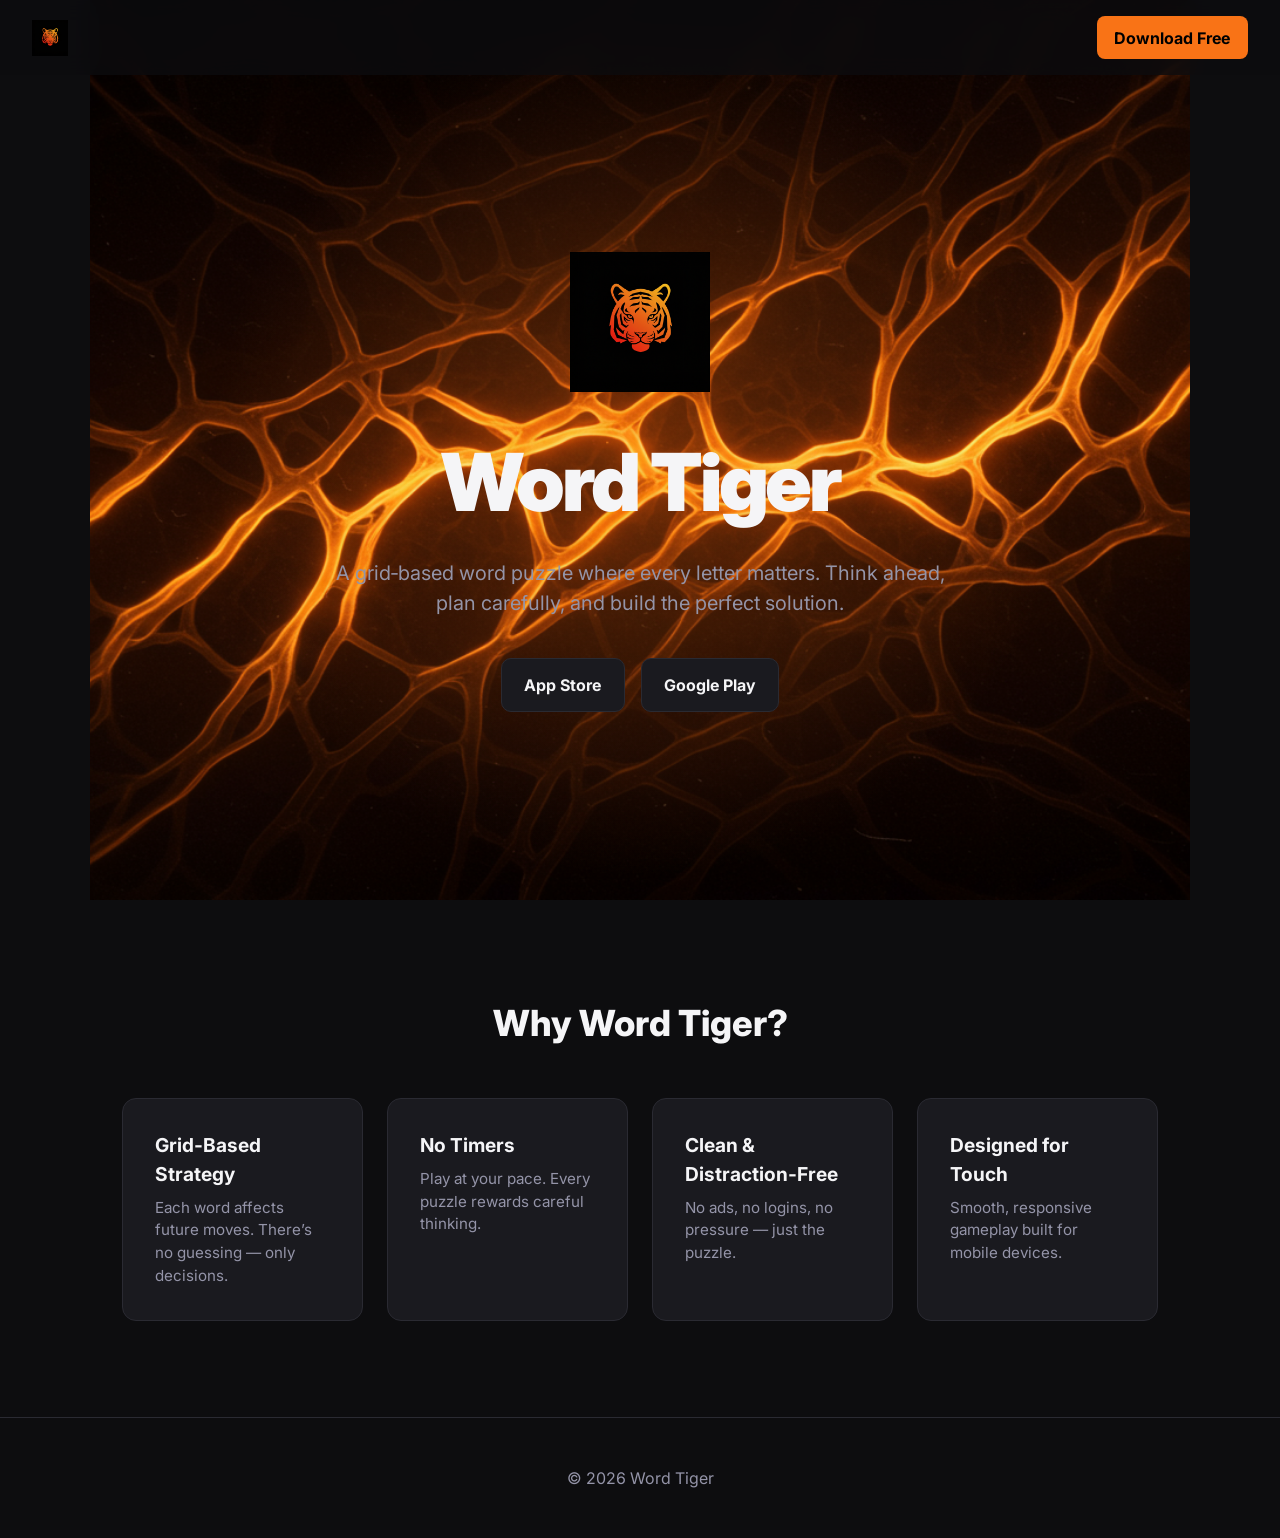
==== commit b90c3aba: "Update index.html" ====
--- a/index.html
+++ b/index.html
@@ -1,17 +1,228 @@
 <!DOCTYPE html>
 <html lang="en">
-  <head>
-    <meta charset="UTF-8" />
-    <meta name="viewport" content="width=device-width, initial-scale=1.0, maximum-scale=1" />
-    <title>Word Tiger — Landing Page</title>
-    <link rel="icon" type="image/svg+xml" href="/favicon.svg" />
-    <link rel="preconnect" href="https://fonts.googleapis.com">
-    <link rel="preconnect" href="https://fonts.gstatic.com" crossorigin>
-    <link href="https://fonts.googleapis.com/css2?family=Inter:wght@400;500;600;700&display=swap" rel="stylesheet">
-    <script type="module" crossorigin src="/assets/index-DKll3OL7.js"></script>
-    <link rel="stylesheet" crossorigin href="/assets/index-C0xnAx_V.css">
-  </head>
-  <body>
-    <div id="root"></div>
-  </body>
+<head>
+  <meta charset="UTF-8" />
+  <meta name="viewport" content="width=device-width, initial-scale=1.0" />
+  <title>Word Tiger</title>
+
+  <meta name="description" content="Word Tiger is a smart, grid‑based word puzzle that rewards planning, vocabulary, and strategy." />
+  <meta name="theme-color" content="#f97316" />
+
+  <link href="https://fonts.googleapis.com/css2?family=Inter:wght@400;500;600;700;800;900&display=swap" rel="stylesheet">
+
+  <style>
+    :root {
+      --bg: #0d0d0f;
+      --fg: #f5f5f7;
+      --muted: #9494a8;
+      --accent: #f97316;
+      --accent-dark: #ea6200;
+    }
+
+    * {
+      box-sizing: border-box;
+      margin: 0;
+      padding: 0;
+    }
+
+    body {
+      font-family: "Inter", system-ui, sans-serif;
+      background: var(--bg);
+      color: var(--fg);
+      line-height: 1.5;
+    }
+
+    a {
+      color: inherit;
+      text-decoration: none;
+    }
+
+    header {
+      position: fixed;
+      top: 0;
+      width: 100%;
+      padding: 1rem 2rem;
+      display: flex;
+      justify-content: space-between;
+      align-items: center;
+      background: rgba(13,13,15,0.75);
+      backdrop-filter: blur(12px);
+      z-index: 10;
+    }
+
+    header img {
+      height: 36px;
+    }
+
+    .cta {
+      background: var(--accent);
+      color: #000;
+      padding: 0.6rem 1.1rem;
+      border-radius: 8px;
+      font-weight: 700;
+      transition: transform .15s ease, background .15s ease;
+    }
+
+    .cta:hover {
+      background: var(--accent-dark);
+      transform: translateY(-2px);
+    }
+
+    .hero {
+      min-height: 100vh;
+      padding: 8rem 2rem 4rem;
+      background:
+        radial-gradient(circle at center, rgba(249,115,22,.25), transparent 60%),
+        url("tiger-bg.png") center / cover no-repeat;
+      display: flex;
+      align-items: center;
+      justify-content: center;
+      text-align: center;
+    }
+
+    .hero-content {
+      max-width: 900px;
+    }
+
+    .hero img {
+      width: 140px;
+      margin-bottom: 1.5rem;
+    }
+
+    h1 {
+      font-size: clamp(3rem, 7vw, 5rem);
+      font-weight: 900;
+      letter-spacing: -0.04em;
+    }
+
+    .subtitle {
+      margin-top: 1rem;
+      font-size: 1.25rem;
+      color: var(--muted);
+      max-width: 640px;
+      margin-inline: auto;
+    }
+
+    .buttons {
+      margin-top: 2.5rem;
+      display: flex;
+      justify-content: center;
+      gap: 1rem;
+      flex-wrap: wrap;
+    }
+
+    .button {
+      border: 1px solid #2a2a32;
+      padding: 0.9rem 1.4rem;
+      border-radius: 10px;
+      background: #1a1a1f;
+      font-weight: 700;
+      transition: transform .15s ease, border .15s ease;
+    }
+
+    .button:hover {
+      transform: translateY(-2px);
+      border-color: var(--accent);
+    }
+
+    section {
+      padding: 6rem 2rem;
+      max-width: 1100px;
+      margin: auto;
+    }
+
+    .section-title {
+      text-align: center;
+      font-size: 2.25rem;
+      font-weight: 800;
+      margin-bottom: 3rem;
+    }
+
+    .features {
+      display: grid;
+      grid-template-columns: repeat(auto-fit, minmax(240px, 1fr));
+      gap: 1.5rem;
+    }
+
+    .card {
+      background: #1a1a1f;
+      border: 1px solid #2a2a32;
+      border-radius: 14px;
+      padding: 2rem;
+    }
+
+    .card h3 {
+      margin-bottom: .5rem;
+      font-size: 1.2rem;
+    }
+
+    .card p {
+      color: var(--muted);
+      font-size: .95rem;
+    }
+
+    footer {
+      text-align: center;
+      padding: 3rem 2rem;
+      color: var(--muted);
+      border-top: 1px solid #2a2a32;
+    }
+  </style>
+</head>
+
+<body>
+
+<header>
+  <img src="logo-icon.png" alt="Word Tiger logo">
+  <a class="cta" href="#">Download Free</a>
+</header>
+
+<section class="hero">
+  <div class="hero-content">
+    <img src="logo-icon.png" alt="Word Tiger">
+    <h1>Word Tiger</h1>
+    <p class="subtitle">
+      A grid‑based word puzzle where every letter matters.
+      Think ahead, plan carefully, and build the perfect solution.
+    </p>
+
+    <div class="buttons">
+      <a class="button" href="#">App Store</a>
+      <a class="button" href="#">Google Play</a>
+    </div>
+  </div>
+</section>
+
+<section>
+  <h2 class="section-title">Why Word Tiger?</h2>
+
+  <div class="features">
+    <div class="card">
+      <h3>Grid‑Based Strategy</h3>
+      <p>Each word affects future moves. There’s no guessing — only decisions.</p>
+    </div>
+    <div class="card">
+      <h3>No Timers</h3>
+      <p>Play at your pace. Every puzzle rewards careful thinking.</p>
+    </div>
+    <div class="card">
+      <h3>Clean & Distraction‑Free</h3>
+      <p>No ads, no logins, no pressure — just the puzzle.</p>
+    </div>
+    <div class="card">
+      <h3>Designed for Touch</h3>
+      <p>Smooth, responsive gameplay built for mobile devices.</p>
+    </div>
+  </div>
+</section>
+
+<footer>
+  © <span id="year"></span> Word Tiger
+</footer>
+
+<script>
+  document.getElementById("year").textContent = new Date().getFullYear();
+</script>
+
+</body>
 </html>
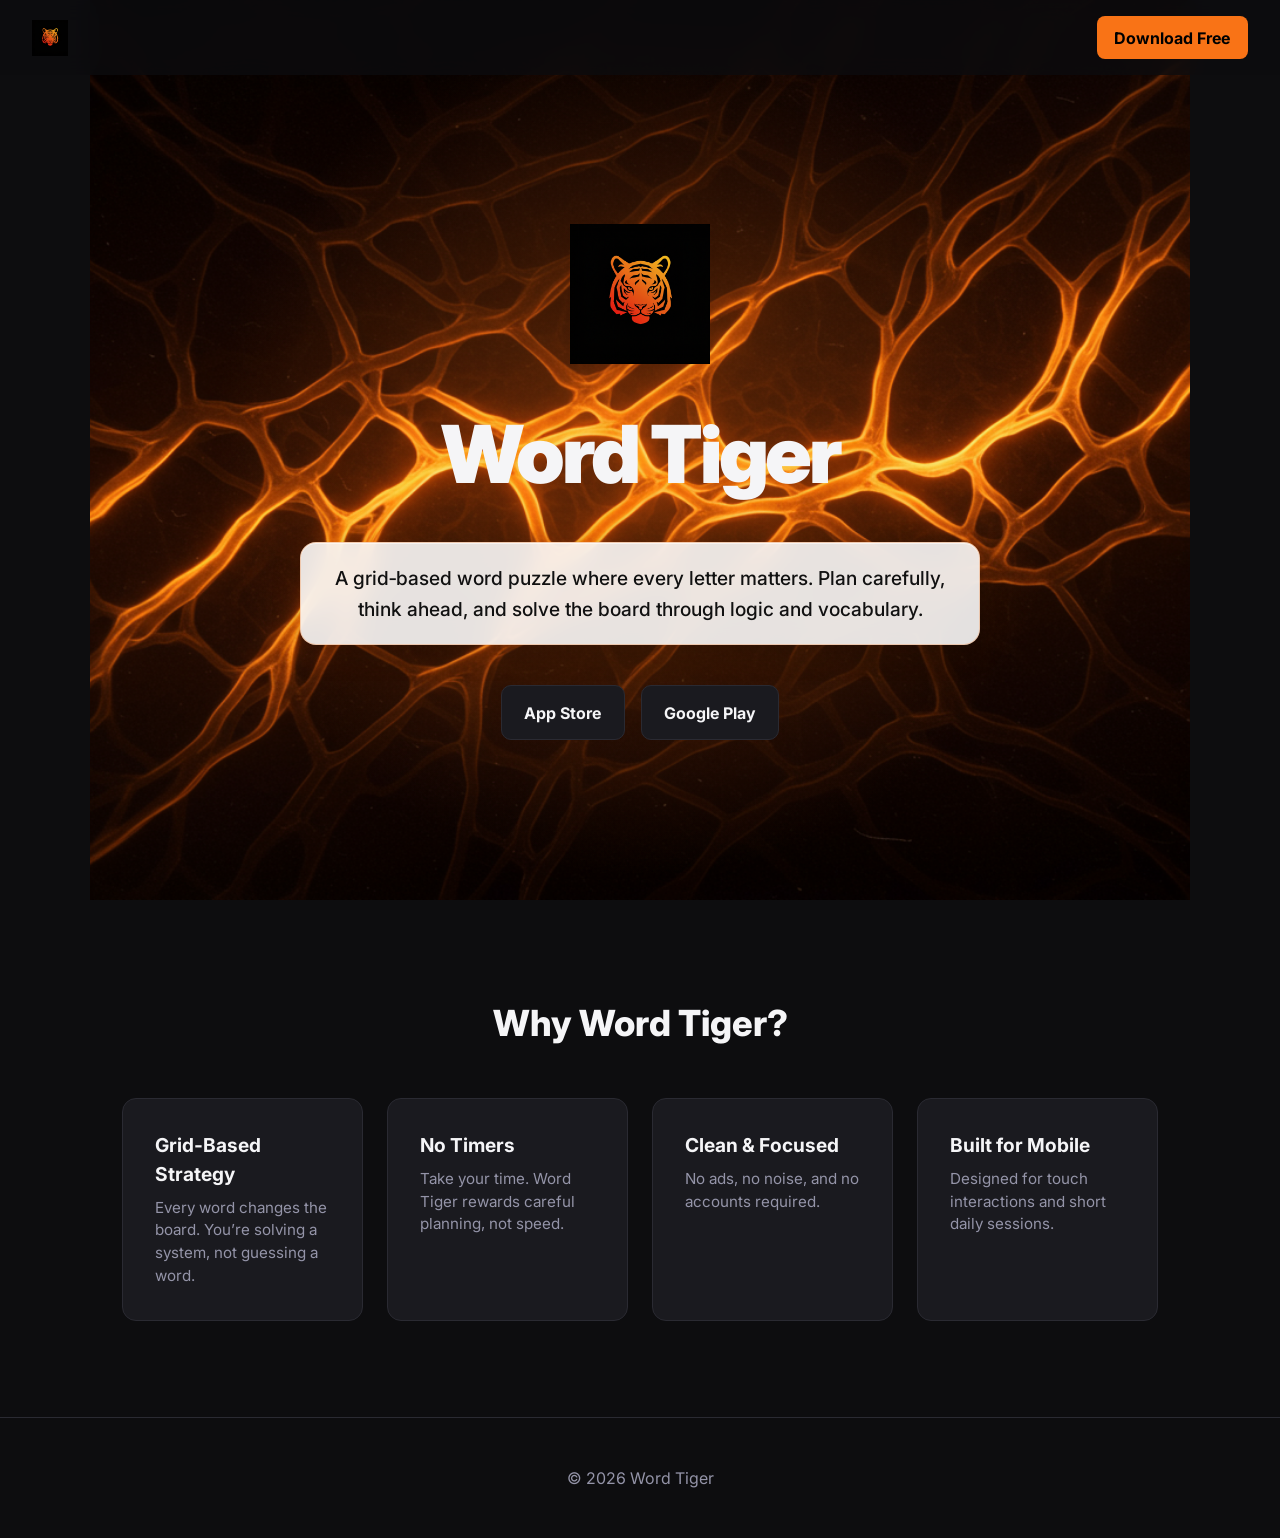
==== commit 90ec97f8: "Update index.html" ====
--- a/index.html
+++ b/index.html
@@ -5,9 +5,11 @@
   <meta name="viewport" content="width=device-width, initial-scale=1.0" />
   <title>Word Tiger</title>
 
-  <meta name="description" content="Word Tiger is a smart, grid‑based word puzzle that rewards planning, vocabulary, and strategy." />
+  <meta name="description" content="Word Tiger is a smart, grid-based word puzzle game where every letter matters." />
   <meta name="theme-color" content="#f97316" />
 
+  <link rel="preconnect" href="https://fonts.googleapis.com">
+  <link rel="preconnect" href="https://fonts.gstatic.com" crossorigin>
   <link href="https://fonts.googleapis.com/css2?family=Inter:wght@400;500;600;700;800;900&display=swap" rel="stylesheet">
 
   <style>
@@ -37,6 +39,7 @@
       text-decoration: none;
     }
 
+    /* Header */
     header {
       position: fixed;
       top: 0;
@@ -45,7 +48,7 @@
       display: flex;
       justify-content: space-between;
       align-items: center;
-      background: rgba(13,13,15,0.75);
+      background: rgba(13, 13, 15, 0.75);
       backdrop-filter: blur(12px);
       z-index: 10;
     }
@@ -68,6 +71,7 @@
       transform: translateY(-2px);
     }
 
+    /* Hero */
     .hero {
       min-height: 100vh;
       padding: 8rem 2rem 4rem;
@@ -84,7 +88,7 @@
       max-width: 900px;
     }
 
-    .hero img {
+    .hero-logo {
       width: 140px;
       margin-bottom: 1.5rem;
     }
@@ -95,12 +99,28 @@
       letter-spacing: -0.04em;
     }
 
+    /* Subtitle box */
+    .subtitle-box {
+      margin-top: 1.75rem;
+      max-width: 680px;
+      margin-inline: auto;
+      background: rgba(255, 255, 255, 0.88);
+      backdrop-filter: blur(12px);
+      -webkit-backdrop-filter: blur(12px);
+      border-radius: 16px;
+      padding: 1.25rem 1.5rem;
+      box-shadow:
+        0 8px 30px rgba(0, 0, 0, 0.15),
+        inset 0 1px 0 rgba(255, 255, 255, 0.6);
+      border: 1px solid rgba(249, 115, 22, 0.25);
+    }
+
     .subtitle {
-      margin-top: 1rem;
-      font-size: 1.25rem;
-      color: var(--muted);
-      max-width: 640px;
-      margin-inline: auto;
+      margin: 0;
+      font-size: 1.2rem;
+      line-height: 1.6;
+      color: #111;
+      font-weight: 500;
     }
 
     .buttons {
@@ -125,6 +145,7 @@
       border-color: var(--accent);
     }
 
+    /* Sections */
     section {
       padding: 6rem 2rem;
       max-width: 1100px;
@@ -173,22 +194,25 @@
 <body>
 
 <header>
-  <img src="logo-icon.png" alt="Word Tiger logo">
-  <a class="cta" href="#">Download Free</a>
+  <img src="logo-icon.png" alt="Word Tiger Logo">
+  <a class="cta" href="#" target="_blank" rel="noopener">Download Free</a>
 </header>
 
 <section class="hero">
   <div class="hero-content">
-    <img src="logo-icon.png" alt="Word Tiger">
+    <img src="logo-icon.png" alt="Word Tiger" class="hero-logo">
     <h1>Word Tiger</h1>
-    <p class="subtitle">
-      A grid‑based word puzzle where every letter matters.
-      Think ahead, plan carefully, and build the perfect solution.
-    </p>
+
+    <div class="subtitle-box">
+      <p class="subtitle">
+        A grid‑based word puzzle where every letter matters.
+        Plan carefully, think ahead, and solve the board through logic and vocabulary.
+      </p>
+    </div>
 
     <div class="buttons">
-      <a class="button" href="#">App Store</a>
-      <a class="button" href="#">Google Play</a>
+      <a class="button" href="#" target="_blank" rel="noopener">App Store</a>
+      <a class="button" href="#" target="_blank" rel="noopener">Google Play</a>
     </div>
   </div>
 </section>
@@ -199,19 +223,22 @@
   <div class="features">
     <div class="card">
       <h3>Grid‑Based Strategy</h3>
-      <p>Each word affects future moves. There’s no guessing — only decisions.</p>
-    </div>
+      <p>Every word changes the board. You’re solving a system, not guessing a word.</p>
+    </div>
+
     <div class="card">
       <h3>No Timers</h3>
-      <p>Play at your pace. Every puzzle rewards careful thinking.</p>
-    </div>
-    <div class="card">
-      <h3>Clean & Distraction‑Free</h3>
-      <p>No ads, no logins, no pressure — just the puzzle.</p>
-    </div>
-    <div class="card">
-      <h3>Designed for Touch</h3>
-      <p>Smooth, responsive gameplay built for mobile devices.</p>
+      <p>Take your time. Word Tiger rewards careful planning, not speed.</p>
+    </div>
+
+    <div class="card">
+      <h3>Clean & Focused</h3>
+      <p>No ads, no noise, and no accounts required.</p>
+    </div>
+
+    <div class="card">
+      <h3>Built for Mobile</h3>
+      <p>Designed for touch interactions and short daily sessions.</p>
     </div>
   </div>
 </section>
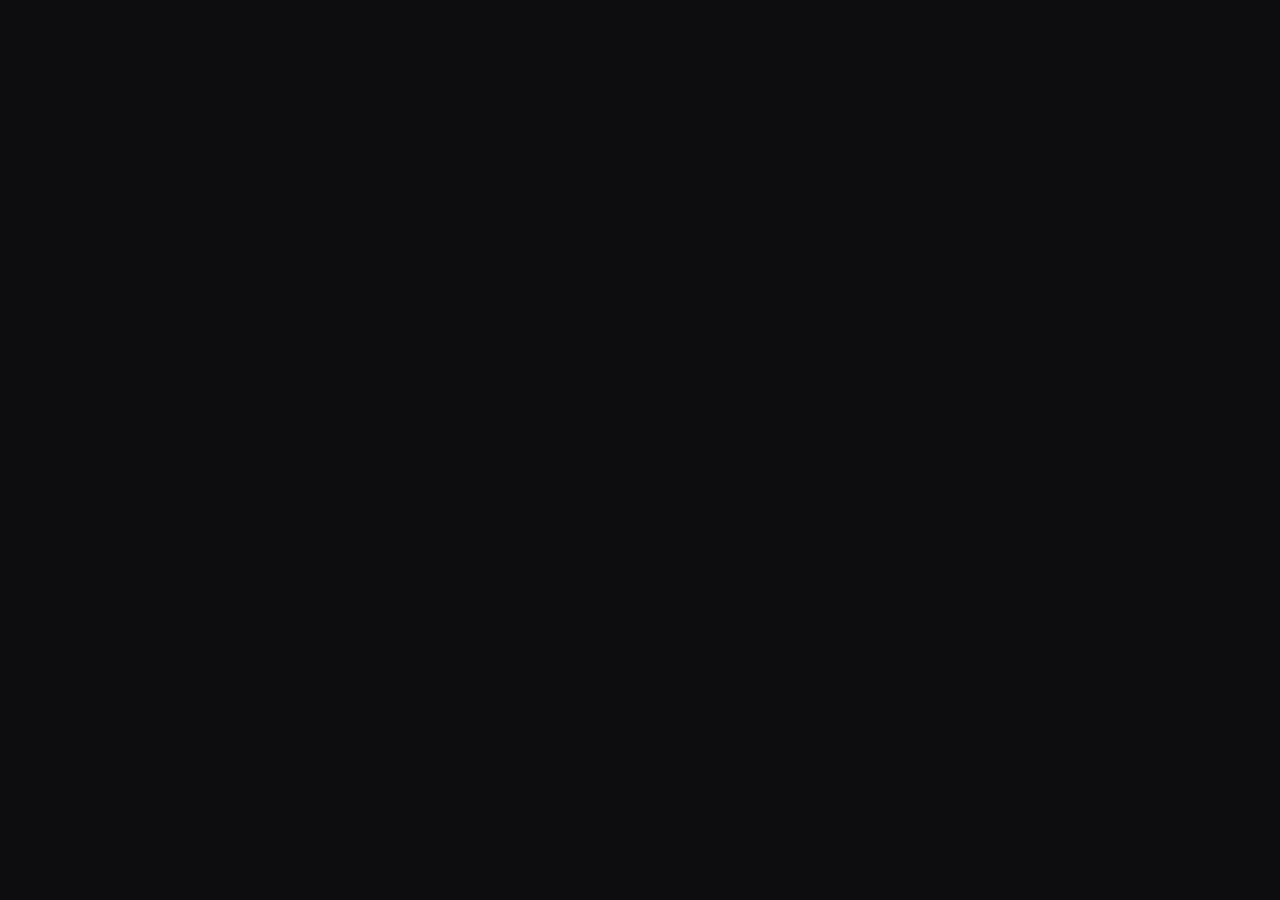
==== commit ec04167b: "Update index.html" ====
--- a/index.html
+++ b/index.html
@@ -53,8 +53,10 @@
       z-index: 10;
     }
 
-    header img {
-      height: 36px;
+    .brand {
+      font-weight: 800;
+      letter-spacing: -0.02em;
+      font-size: 1.1rem;
     }
 
     .cta {
@@ -74,9 +76,9 @@
     /* Hero */
     .hero {
       min-height: 100vh;
-      padding: 8rem 2rem 4rem;
+      padding: 9rem 2rem 4rem;
       background:
-        radial-gradient(circle at center, rgba(249,115,22,.25), transparent 60%),
+        radial-gradient(circle at center, rgba(249,115,22,.22), transparent 60%),
         url("tiger-bg.png") center / cover no-repeat;
       display: flex;
       align-items: center;
@@ -88,9 +90,11 @@
       max-width: 900px;
     }
 
-    .hero-logo {
-      width: 140px;
-      margin-bottom: 1.5rem;
+    .hero-image {
+      width: 260px;
+      max-width: 70vw;
+      margin-bottom: 2rem;
+      filter: drop-shadow(0 20px 40px rgba(0,0,0,.6));
     }
 
     h1 {
@@ -167,89 +171,3 @@
 
     .card {
       background: #1a1a1f;
-      border: 1px solid #2a2a32;
-      border-radius: 14px;
-      padding: 2rem;
-    }
-
-    .card h3 {
-      margin-bottom: .5rem;
-      font-size: 1.2rem;
-    }
-
-    .card p {
-      color: var(--muted);
-      font-size: .95rem;
-    }
-
-    footer {
-      text-align: center;
-      padding: 3rem 2rem;
-      color: var(--muted);
-      border-top: 1px solid #2a2a32;
-    }
-  </style>
-</head>
-
-<body>
-
-<header>
-  <img src="logo-icon.png" alt="Word Tiger Logo">
-  <a class="cta" href="#" target="_blank" rel="noopener">Download Free</a>
-</header>
-
-<section class="hero">
-  <div class="hero-content">
-    <img src="logo-icon.png" alt="Word Tiger" class="hero-logo">
-    <h1>Word Tiger</h1>
-
-    <div class="subtitle-box">
-      <p class="subtitle">
-        A grid‑based word puzzle where every letter matters.
-        Plan carefully, think ahead, and solve the board through logic and vocabulary.
-      </p>
-    </div>
-
-    <div class="buttons">
-      <a class="button" href="#" target="_blank" rel="noopener">App Store</a>
-      <a class="button" href="#" target="_blank" rel="noopener">Google Play</a>
-    </div>
-  </div>
-</section>
-
-<section>
-  <h2 class="section-title">Why Word Tiger?</h2>
-
-  <div class="features">
-    <div class="card">
-      <h3>Grid‑Based Strategy</h3>
-      <p>Every word changes the board. You’re solving a system, not guessing a word.</p>
-    </div>
-
-    <div class="card">
-      <h3>No Timers</h3>
-      <p>Take your time. Word Tiger rewards careful planning, not speed.</p>
-    </div>
-
-    <div class="card">
-      <h3>Clean & Focused</h3>
-      <p>No ads, no noise, and no accounts required.</p>
-    </div>
-
-    <div class="card">
-      <h3>Built for Mobile</h3>
-      <p>Designed for touch interactions and short daily sessions.</p>
-    </div>
-  </div>
-</section>
-
-<footer>
-  © <span id="year"></span> Word Tiger
-</footer>
-
-<script>
-  document.getElementById("year").textContent = new Date().getFullYear();
-</script>
-
-</body>
-</html>
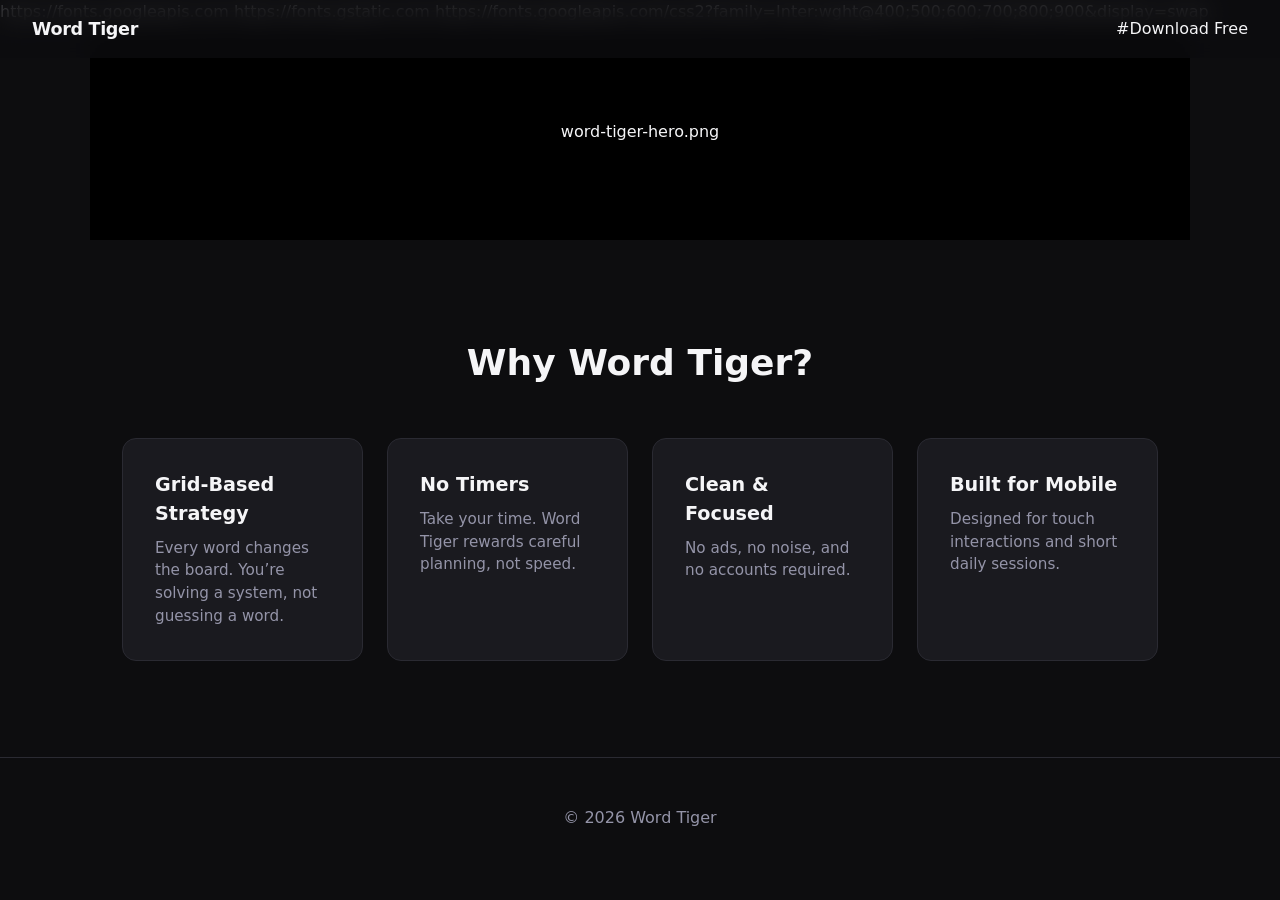
==== commit 3f237208: "Update index.html" ====
--- a/index.html
+++ b/index.html
@@ -8,9 +8,9 @@
   <meta name="description" content="Word Tiger is a smart, grid-based word puzzle game where every letter matters." />
   <meta name="theme-color" content="#f97316" />
 
-  <link rel="preconnect" href="https://fonts.googleapis.com">
-  <link rel="preconnect" href="https://fonts.gstatic.com" crossorigin>
-  <link href="https://fonts.googleapis.com/css2?family=Inter:wght@400;500;600;700;800;900&display=swap" rel="stylesheet">
+  https://fonts.googleapis.com
+  https://fonts.gstatic.com
+  https://fonts.googleapis.com/css2?family=Inter:wght@400;500;600;700;800;900&display=swap
 
   <style>
     :root {
@@ -73,80 +73,18 @@
       transform: translateY(-2px);
     }
 
-    /* Hero */
+    /* Hero — image-based */
     .hero {
-      min-height: 100vh;
-      padding: 9rem 2rem 4rem;
-      background:
-        radial-gradient(circle at center, rgba(249,115,22,.22), transparent 60%),
-        url("tiger-bg.png") center / cover no-repeat;
-      display: flex;
-      align-items: center;
-      justify-content: center;
+      padding-top: 6rem; /* accounts for fixed header */
+      background: #000;
       text-align: center;
     }
 
-    .hero-content {
-      max-width: 900px;
-    }
-
-    .hero-image {
-      width: 260px;
-      max-width: 70vw;
-      margin-bottom: 2rem;
-      filter: drop-shadow(0 20px 40px rgba(0,0,0,.6));
-    }
-
-    h1 {
-      font-size: clamp(3rem, 7vw, 5rem);
-      font-weight: 900;
-      letter-spacing: -0.04em;
-    }
-
-    /* Subtitle box */
-    .subtitle-box {
-      margin-top: 1.75rem;
-      max-width: 680px;
-      margin-inline: auto;
-      background: rgba(255, 255, 255, 0.88);
-      backdrop-filter: blur(12px);
-      -webkit-backdrop-filter: blur(12px);
-      border-radius: 16px;
-      padding: 1.25rem 1.5rem;
-      box-shadow:
-        0 8px 30px rgba(0, 0, 0, 0.15),
-        inset 0 1px 0 rgba(255, 255, 255, 0.6);
-      border: 1px solid rgba(249, 115, 22, 0.25);
-    }
-
-    .subtitle {
-      margin: 0;
-      font-size: 1.2rem;
-      line-height: 1.6;
-      color: #111;
-      font-weight: 500;
-    }
-
-    .buttons {
-      margin-top: 2.5rem;
-      display: flex;
-      justify-content: center;
-      gap: 1rem;
-      flex-wrap: wrap;
-    }
-
-    .button {
-      border: 1px solid #2a2a32;
-      padding: 0.9rem 1.4rem;
-      border-radius: 10px;
-      background: #1a1a1f;
-      font-weight: 700;
-      transition: transform .15s ease, border .15s ease;
-    }
-
-    .button:hover {
-      transform: translateY(-2px);
-      border-color: var(--accent);
+    .hero img {
+      width: 100%;
+      max-width: 1600px;
+      display: block;
+      margin: 0 auto;
     }
 
     /* Sections */
@@ -171,3 +109,75 @@
 
     .card {
       background: #1a1a1f;
+      border: 1px solid #2a2a32;
+      border-radius: 14px;
+      padding: 2rem;
+    }
+
+    .card h3 {
+      margin-bottom: .5rem;
+      font-size: 1.2rem;
+    }
+
+    .card p {
+      color: var(--muted);
+      font-size: .95rem;
+    }
+
+    footer {
+      text-align: center;
+      padding: 3rem 2rem;
+      color: var(--muted);
+      border-top: 1px solid #2a2a32;
+    }
+  </style>
+</head>
+
+<body>
+
+<header>
+  <div class="brand">Word Tiger</div>
+  #Download Free</a>
+</header>
+
+<!-- HERO IMAGE -->
+<section class="hero">
+  word-tiger-hero.png
+</section>
+
+<section>
+  <h2 class="section-title">Why Word Tiger?</h2>
+
+  <div class="features">
+    <div class="card">
+      <h3>Grid‑Based Strategy</h3>
+      <p>Every word changes the board. You’re solving a system, not guessing a word.</p>
+    </div>
+
+    <div class="card">
+      <h3>No Timers</h3>
+      <p>Take your time. Word Tiger rewards careful planning, not speed.</p>
+    </div>
+
+    <div class="card">
+      <h3>Clean & Focused</h3>
+      <p>No ads, no noise, and no accounts required.</p>
+    </div>
+
+    <div class="card">
+      <h3>Built for Mobile</h3>
+      <p>Designed for touch interactions and short daily sessions.</p>
+    </div>
+  </div>
+</section>
+
+<footer>
+  © <span id="year"></span> Word Tiger
+</footer>
+
+<script>
+  document.getElementById("year").textContent = new Date().getFullYear();
+</script>
+
+</body>
+</html>
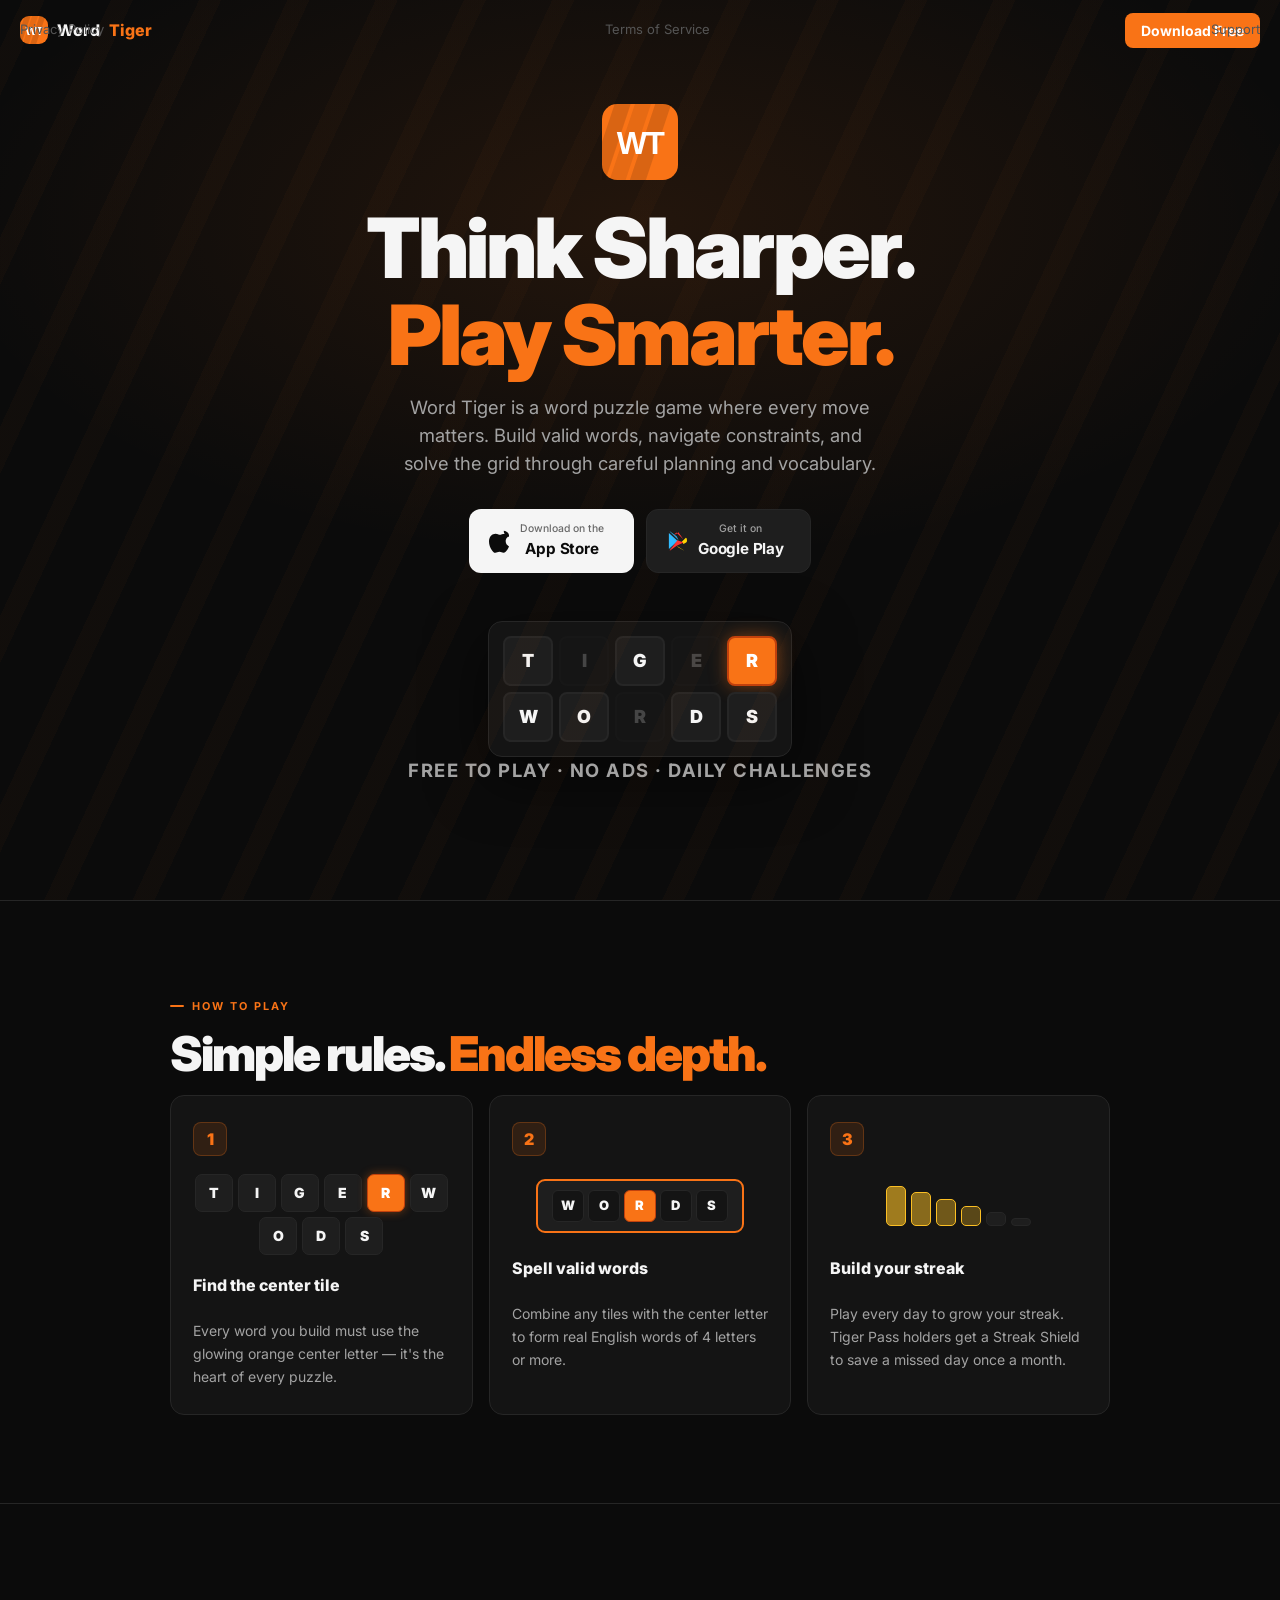
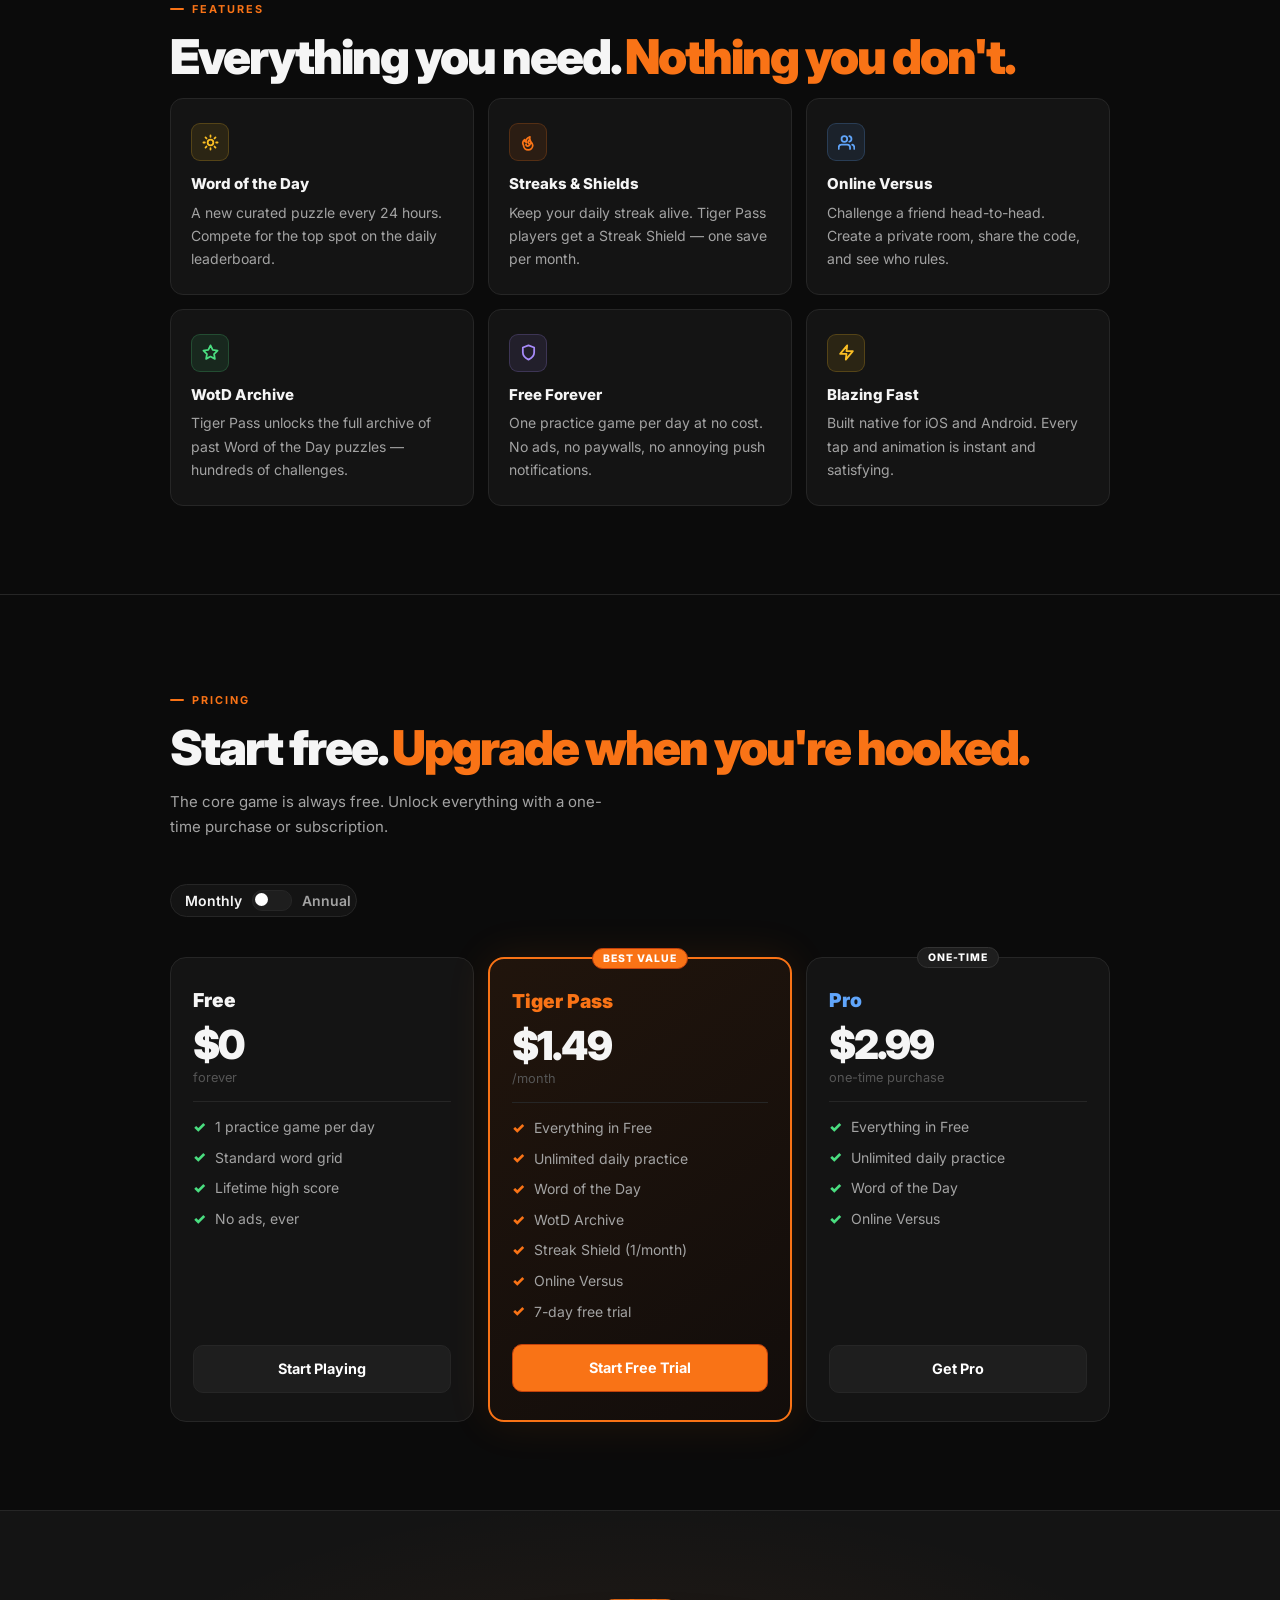
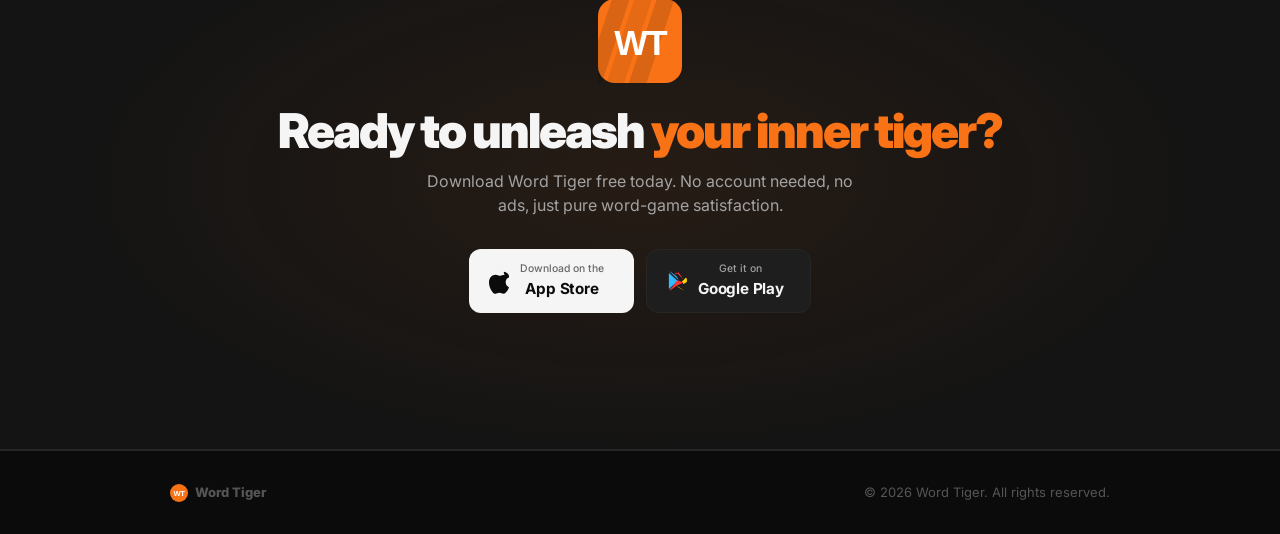
==== commit 9338459c: "Add files via upload" ====
--- a/index.html
+++ b/index.html
@@ -3,181 +3,679 @@
 <head>
   <meta charset="UTF-8" />
   <meta name="viewport" content="width=device-width, initial-scale=1.0" />
-  <title>Word Tiger</title>
-
-  <meta name="description" content="Word Tiger is a smart, grid-based word puzzle game where every letter matters." />
+  <title>Word Tiger — The Word Game Where Every Letter Connects</title>
+  <meta name="description" content="Find words, build streaks, and challenge friends. Word Tiger is the fast-paced word game where every letter connects. Free to play on iOS and Android." />
   <meta name="theme-color" content="#f97316" />
-
-  https://fonts.googleapis.com
-  https://fonts.gstatic.com
-  https://fonts.googleapis.com/css2?family=Inter:wght@400;500;600;700;800;900&display=swap
-
+  <meta property="og:title" content="Word Tiger" />
+  <meta property="og:description" content="The word game where every letter connects. Free to play on iOS and Android." />
+  <meta property="og:type" content="website" />
+  <link rel="preconnect" href="https://fonts.googleapis.com" />
+  <link rel="stylesheet" href="https://fonts.googleapis.com/css2?family=Inter:wght@400;500;600;700;800;900&display=swap" />
   <style>
+    /* ── Reset & tokens ───────────────────────────────────── */
+    *, *::before, *::after { box-sizing: border-box; margin: 0; padding: 0; }
+    html { scroll-behavior: smooth; }
     :root {
-      --bg: #0d0d0f;
-      --fg: #f5f5f7;
-      --muted: #9494a8;
-      --accent: #f97316;
-      --accent-dark: #ea6200;
-    }
-
-    * {
-      box-sizing: border-box;
-      margin: 0;
-      padding: 0;
-    }
-
+      --bg:      #0b0b0b;
+      --surf:    #141414;
+      --surf2:   #1e1e1e;
+      --border:  #262626;
+      --text:    #f5f5f5;
+      --muted:   #a3a3a3;
+      --dim:     #555;
+      --orange:  #f97316;
+      --orange2: #c2410c;
+      --green:   #4ade80;
+      --blue:    #60a5fa;
+      --amber:   #fbbf24;
+      --purple:  #a78bfa;
+    }
     body {
-      font-family: "Inter", system-ui, sans-serif;
-      background: var(--bg);
-      color: var(--fg);
+      font-family: 'Inter', system-ui, -apple-system, sans-serif;
+      background: var(--bg); color: var(--text);
+      -webkit-font-smoothing: antialiased;
       line-height: 1.5;
     }
-
-    a {
-      color: inherit;
-      text-decoration: none;
-    }
-
-    /* Header */
-    header {
-      position: fixed;
-      top: 0;
-      width: 100%;
-      padding: 1rem 2rem;
-      display: flex;
-      justify-content: space-between;
-      align-items: center;
-      background: rgba(13, 13, 15, 0.75);
-      backdrop-filter: blur(12px);
-      z-index: 10;
-    }
-
-    .brand {
-      font-weight: 800;
-      letter-spacing: -0.02em;
-      font-size: 1.1rem;
-    }
-
-    .cta {
-      background: var(--accent);
-      color: #000;
-      padding: 0.6rem 1.1rem;
-      border-radius: 8px;
-      font-weight: 700;
-      transition: transform .15s ease, background .15s ease;
-    }
-
-    .cta:hover {
-      background: var(--accent-dark);
-      transform: translateY(-2px);
-    }
-
-    /* Hero — image-based */
-    .hero {
-      padding-top: 6rem; /* accounts for fixed header */
-      background: #000;
-      text-align: center;
-    }
-
-    .hero img {
-      width: 100%;
-      max-width: 1600px;
-      display: block;
-      margin: 0 auto;
-    }
-
-    /* Sections */
-    section {
-      padding: 6rem 2rem;
-      max-width: 1100px;
-      margin: auto;
-    }
-
-    .section-title {
-      text-align: center;
-      font-size: 2.25rem;
-      font-weight: 800;
-      margin-bottom: 3rem;
-    }
-
-    .features {
-      display: grid;
-      grid-template-columns: repeat(auto-fit, minmax(240px, 1fr));
-      gap: 1.5rem;
-    }
-
-    .card {
-      background: #1a1a1f;
-      border: 1px solid #2a2a32;
-      border-radius: 14px;
-      padding: 2rem;
-    }
-
-    .card h3 {
-      margin-bottom: .5rem;
-      font-size: 1.2rem;
-    }
-
-    .card p {
-      color: var(--muted);
-      font-size: .95rem;
-    }
-
-    footer {
-      text-align: center;
-      padding: 3rem 2rem;
-      color: var(--muted);
-      border-top: 1px solid #2a2a32;
+    a { text-decoration: none; color: inherit; }
+
+    /* ── Keyframes ────────────────────────────────────────── */
+    @keyframes fadeUp  { from { opacity:0; transform:translateY(18px); } to { opacity:1; transform:translateY(0); } }
+    @keyframes bounce  { 0%,100% { transform:translateY(0); } 50% { transform:translateY(-5px); } }
+    @keyframes glow    { 0%,100% { box-shadow:0 0 18px rgba(249,115,22,.25); } 50% { box-shadow:0 0 40px rgba(249,115,22,.55); } }
+    .a0 { animation: fadeUp .6s ease both; }
+    .a1 { animation: fadeUp .6s .1s ease both; }
+    .a2 { animation: fadeUp .6s .2s ease both; }
+    .a3 { animation: fadeUp .6s .3s ease both; }
+
+    /* ── Nav ──────────────────────────────────────────────── */
+    nav {
+      position: fixed; top:0; left:0; right:0; z-index:100;
+      display:flex; align-items:center; justify-content:space-between;
+      height:60px; padding:0 20px;
+      transition: background .3s, border-bottom .3s;
+    }
+    nav.scrolled { background:rgba(11,11,11,.92); backdrop-filter:blur(12px); border-bottom:1px solid var(--border); }
+    .nav-brand { display:flex; align-items:center; gap:9px; font-weight:800; font-size:1rem; }
+    .nav-brand em { color:var(--orange); font-style:normal; }
+    .nav-btn {
+      padding:7px 16px; border-radius:8px; font-weight:700; font-size:.875rem;
+      background:var(--orange); color:#fff; border:none; cursor:pointer;
+      transition:background .2s;
+    }
+    .nav-btn:hover { background:var(--orange2); }
+
+    /* ── Logo SVG inline ──────────────────────────────────── */
+    .logo-sq { border-radius:9px; display:block; flex-shrink:0; }
+
+    /* ── Hero ─────────────────────────────────────────────── */
+    #hero {
+      min-height:100vh;
+      display:flex; flex-direction:column; align-items:center; justify-content:center;
+      text-align:center; padding:80px 20px 60px;
+      background:radial-gradient(ellipse 80% 55% at 50% 25%, rgba(249,115,22,.1) 0%, transparent 68%);
+      position:relative; overflow:hidden;
+    }
+    /* Tiger stripe bg */
+    #hero::before {
+      content:''; position:absolute; inset:0; pointer-events:none;
+      background:repeating-linear-gradient(
+        -65deg,
+        transparent 0px, transparent 60px,
+        rgba(249,115,22,.028) 60px, rgba(249,115,22,.028) 80px
+      );
+    }
+    .hero-icon {
+      width:76px; height:76px; border-radius:17px; margin-bottom:24px;
+      animation:glow 3s ease-in-out infinite;
+    }
+    .hero-icon svg { width:100%; height:100%; display:block; }
+    #hero h1 {
+      font-size:clamp(2.6rem, 8vw, 5.2rem);
+      font-weight:900; letter-spacing:-3px; line-height:1.05; margin-bottom:16px;
+    }
+    #hero h1 em { color:var(--orange); font-style:normal; }
+    #hero p {
+      font-size:clamp(.95rem, 2.2vw, 1.15rem);
+      color:var(--muted); max-width:480px; margin:0 auto 32px;
+    }
+
+    /* ── Download badges ──────────────────────────────────── */
+    .dl-row { display:flex; gap:12px; justify-content:center; flex-wrap:wrap; margin-bottom:48px; }
+    .badge {
+      display:inline-flex; align-items:center; gap:11px;
+      padding:11px 20px; border-radius:12px; min-width:165px;
+      font-weight:700; transition:transform .2s, box-shadow .2s;
+    }
+    .badge:hover { transform:translateY(-2px); box-shadow:0 8px 28px rgba(0,0,0,.5); }
+    .badge-ios { background:#f5f5f5; color:#0b0b0b; }
+    .badge-and { background:var(--surf2); color:var(--text); border:1.5px solid var(--border); }
+    .badge-label { display:flex; flex-direction:column; }
+    .badge-label span:first-child { font-size:.65rem; opacity:.6; font-weight:500; margin-bottom:1px; }
+    .badge-label span:last-child  { font-size:.95rem; letter-spacing:-.2px; }
+
+    /* ── Tile board ───────────────────────────────────────── */
+    .board-wrap { animation:glow 3s ease-in-out infinite; border-radius:14px; }
+    .board {
+      display:grid; grid-template-columns:repeat(5, 50px);
+      gap:6px; padding:14px;
+      background:var(--surf); border:1px solid var(--border); border-radius:14px;
+      box-shadow:0 20px 60px rgba(0,0,0,.6);
+    }
+    .tile {
+      width:50px; height:50px; border-radius:8px;
+      display:flex; align-items:center; justify-content:center;
+      font-weight:900; font-size:18px;
+      background:var(--surf2); border:2px solid var(--border); color:var(--text);
+      transition:background .4s, opacity .4s;
+    }
+    .tile.center {
+      background:var(--orange); border-color:var(--orange2); color:#fff;
+      box-shadow:0 0 18px rgba(249,115,22,.45);
+      animation:bounce 2s ease-in-out infinite;
+    }
+    .tile.dim { opacity:.22; }
+    .hero-note { margin-top:16px; font-size:.7rem; letter-spacing:1.5px; font-weight:700; color:var(--dim); }
+
+    /* ── Section shell ────────────────────────────────────── */
+    section { padding:88px 20px; }
+    .inner  { max-width:940px; margin:0 auto; }
+    .eyebrow {
+      display:inline-flex; align-items:center; gap:8px;
+      font-size:.68rem; font-weight:700; letter-spacing:2px; color:var(--orange);
+      margin-bottom:14px;
+    }
+    .eyebrow::before { content:''; display:block; width:14px; height:2px; background:var(--orange); border-radius:1px; }
+    h2 { font-size:clamp(1.9rem, 5vw, 3rem); font-weight:900; letter-spacing:-2px; line-height:1.1; margin-bottom:14px; }
+    h2 em { color:var(--orange); font-style:normal; }
+    .section-lead { color:var(--muted); font-size:.9375rem; max-width:440px; margin-bottom:44px; line-height:1.7; }
+
+    /* ── How-to-play ──────────────────────────────────────── */
+    #how { background:var(--bg); border-top:1px solid var(--border); }
+    .steps { display:grid; grid-template-columns:repeat(auto-fit, minmax(240px,1fr)); gap:16px; }
+    .step {
+      background:var(--surf); border:1px solid var(--border); border-radius:14px;
+      padding:26px 22px; display:flex; flex-direction:column; gap:18px;
+    }
+    .step-num {
+      width:34px; height:34px; border-radius:8px;
+      background:rgba(249,115,22,.12); border:1.5px solid rgba(249,115,22,.25);
+      display:flex; align-items:center; justify-content:center;
+      font-weight:900; color:var(--orange);
+    }
+    .step-vis { display:flex; justify-content:center; align-items:center; min-height:64px; }
+    /* mini tiles */
+    .mtiles { display:flex; gap:5px; flex-wrap:wrap; justify-content:center; }
+    .mt {
+      width:38px; height:38px; border-radius:7px;
+      display:flex; align-items:center; justify-content:center;
+      font-weight:900; font-size:14px; background:var(--surf2);
+      border:1.5px solid var(--border); color:var(--text);
+    }
+    .mt.c { background:var(--orange); color:#fff; border-color:var(--orange2); box-shadow:0 0 10px rgba(249,115,22,.4); }
+    /* word preview */
+    .wprev { display:inline-flex; gap:4px; padding:9px 14px; border-radius:9px; background:var(--surf2); border:2px solid var(--orange); }
+    .wt { width:32px; height:32px; border-radius:6px; display:flex; align-items:center; justify-content:center; font-weight:900; font-size:13px; background:var(--surf); border:1.5px solid var(--border); }
+    .wt.c { background:var(--orange); color:#fff; border-color:var(--orange2); }
+    /* streak bars */
+    .sbars { display:flex; gap:5px; align-items:flex-end; }
+    .sbar { width:20px; border-radius:5px; border:1.5px solid var(--border); background:var(--surf2); }
+    .step h3 { font-size:1rem; font-weight:800; margin-bottom:4px; }
+    .step p  { font-size:.875rem; color:var(--muted); line-height:1.65; }
+
+    /* ── Features ─────────────────────────────────────────── */
+    #features { background:var(--bg); border-top:1px solid var(--border); }
+    .feat-grid { display:grid; grid-template-columns:repeat(auto-fit, minmax(260px,1fr)); gap:14px; }
+    .feat {
+      background:var(--surf); border:1px solid var(--border); border-radius:13px;
+      padding:24px 20px; transition:transform .2s, border-color .2s;
+    }
+    .feat:hover { transform:translateY(-3px); }
+    .feat-ico {
+      width:38px; height:38px; border-radius:9px;
+      display:flex; align-items:center; justify-content:center;
+      margin-bottom:12px;
+    }
+    .feat h3 { font-size:.9375rem; font-weight:800; margin-bottom:5px; }
+    .feat p  { font-size:.875rem; color:var(--muted); line-height:1.65; }
+
+    /* ── Pricing ──────────────────────────────────────────── */
+    #pricing { background:var(--bg); border-top:1px solid var(--border); }
+    /* Toggle */
+    .tgl-wrap {
+      display:inline-flex; align-items:center; gap:10px;
+      background:var(--surf); border:1px solid var(--border);
+      border-radius:40px; padding:5px 5px 5px 14px; margin-bottom:40px;
+    }
+    .tgl-lbl { font-size:.875rem; font-weight:600; color:var(--muted); }
+    .tgl-lbl.on { color:var(--text); }
+    .tgl {
+      width:40px; height:21px; border-radius:10px;
+      background:var(--surf2); border:1.5px solid var(--border);
+      position:relative; cursor:pointer;
+      transition:background .25s, border-color .25s;
+    }
+    .tgl.on { background:var(--orange); border-color:var(--orange2); }
+    .tgl-knob {
+      position:absolute; top:2px; left:2px;
+      width:13px; height:13px; border-radius:50%; background:#fff;
+      transition:left .25s;
+    }
+    .tgl.on .tgl-knob { left:21px; }
+    .save-tag { font-size:.65rem; font-weight:700; color:var(--green); margin-left:4px; padding-right:10px; }
+    /* Cards */
+    .pc-grid { display:grid; grid-template-columns:repeat(auto-fit, minmax(240px,1fr)); gap:14px; }
+    .pc {
+      background:var(--surf); border:1px solid var(--border);
+      border-radius:16px; padding:28px 22px;
+      display:flex; flex-direction:column; position:relative;
+    }
+    .pc.best {
+      border:2px solid var(--orange);
+      background:linear-gradient(145deg,rgba(249,115,22,.09),rgba(194,65,12,.04));
+      box-shadow:0 0 44px rgba(249,115,22,.11);
+    }
+    .pc-badge {
+      position:absolute; top:-11px; left:50%; transform:translateX(-50%);
+      font-size:.65rem; font-weight:800; letter-spacing:1px; color:#fff;
+      padding:2px 10px; border-radius:20px; white-space:nowrap;
+    }
+    .pc-name   { font-size:1.2rem; font-weight:900; margin-bottom:10px; }
+    .pc-price  { font-size:2.5rem; font-weight:900; letter-spacing:-2px; line-height:1; }
+    .pc-period { font-size:.8rem; color:var(--dim); margin-top:3px; margin-bottom:14px; }
+    .pc-line   { height:1px; background:var(--border); margin-bottom:14px; }
+    .pc-feats  { list-style:none; flex:1; display:flex; flex-direction:column; gap:9px; margin-bottom:22px; }
+    .pc-feats li { display:flex; align-items:center; gap:9px; font-size:.875rem; color:var(--muted); }
+    .ck { font-weight:900; font-size:.9rem; }
+    .pc-cta {
+      display:block; text-align:center; padding:12px;
+      border-radius:10px; font-weight:700; font-size:.9rem; color:#fff;
+      background:var(--surf2); border:1.5px solid var(--border);
+      transition:filter .2s; cursor:pointer;
+    }
+    .pc-cta.primary { background:var(--orange); border-color:var(--orange2); }
+    .pc-cta:hover { filter:brightness(1.12); }
+
+    /* ── Download CTA ─────────────────────────────────────── */
+    #download {
+      border-top:1px solid var(--border); border-bottom:1px solid var(--border);
+      background:radial-gradient(ellipse 70% 80% at 50% 50%, rgba(249,115,22,.08) 0%, transparent 65%), var(--surf);
+      text-align:center;
+    }
+    .cta-icon { width:84px; height:84px; border-radius:18px; margin:0 auto 22px; animation:glow 3s ease-in-out infinite; }
+    .cta-icon svg { width:100%; height:100%; display:block; }
+    #download h2 { margin-bottom:12px; }
+    #download .lead { font-size:1rem; color:var(--muted); max-width:440px; margin:0 auto 32px; }
+
+    /* ── Footer ───────────────────────────────────────────── */
+    footer { padding:32px 20px; background:var(--bg); border-top:1px solid var(--border); }
+    .foot { max-width:940px; margin:0 auto; display:flex; align-items:center; justify-content:space-between; flex-wrap:wrap; gap:14px; }
+    .foot-brand { display:flex; align-items:center; gap:7px; font-size:.8125rem; font-weight:800; color:var(--dim); }
+    .foot-links { display:flex; gap:22px; flex-wrap:wrap; }
+    .foot-links a { font-size:.8125rem; color:var(--dim); transition:color .2s; }
+    .foot-links a:hover { color:var(--text); }
+    .foot-copy { font-size:.8125rem; color:var(--dim); }
+
+    /* ── Responsive ───────────────────────────────────────── */
+    @media (max-width:600px) {
+      .dl-row { flex-direction:column; align-items:center; }
+      .badge  { width:210px; justify-content:center; }
+      .foot   { flex-direction:column; text-align:center; }
     }
   </style>
 </head>
-
 <body>
 
-<header>
-  <div class="brand">Word Tiger</div>
-  #Download Free</a>
-</header>
-
-<!-- HERO IMAGE -->
-<section class="hero">
-  word-tiger-hero.png
+<!-- ■ NAV ──────────────────────────────────────────────────── -->
+<nav id="nav">
+  <div class="nav-brand">
+    <svg class="logo-sq" width="28" height="28" viewBox="0 0 180 180" aria-hidden="true">
+      <rect width="180" height="180" rx="36" fill="#f97316"/>
+      <polygon points="30,0 68,0 8,180 -30,180"   fill="rgba(0,0,0,.13)"/>
+      <polygon points="78,0 116,0 56,180 18,180"   fill="rgba(0,0,0,.08)"/>
+      <polygon points="126,0 164,0 104,180 66,180"  fill="rgba(0,0,0,.13)"/>
+      <text x="90" y="119" text-anchor="middle"
+        font-family="'Arial Black',Arial,sans-serif"
+        font-weight="900" font-size="76" fill="#fff" letter-spacing="-4">WT</text>
+    </svg>
+    Word <em>Tiger</em>
+  </div>
+  <a class="nav-btn" href="https://apps.apple.com/app/word-tiger/id000000000" target="_blank" rel="noopener">Download Free</a>
+</nav>
+
+<!-- ■ HERO ─────────────────────────────────────────────────── -->
+<section id="hero">
+
+  <div class="hero-icon a0" aria-hidden="true">
+    <svg viewBox="0 0 180 180">
+      <rect width="180" height="180" rx="36" fill="#f97316"/>
+      <polygon points="30,0 68,0 8,180 -30,180"   fill="rgba(0,0,0,.13)"/>
+      <polygon points="78,0 116,0 56,180 18,180"   fill="rgba(0,0,0,.08)"/>
+      <polygon points="126,0 164,0 104,180 66,180"  fill="rgba(0,0,0,.13)"/>
+      <text x="90" y="119" text-anchor="middle"
+        font-family="'Arial Black',Arial,sans-serif"
+        font-weight="900" font-size="76" fill="#fff" letter-spacing="-4">WT</text>
+    </svg>
+  </div>
+
+  <h1 class="a1">Think Sharper.<br><em>Play Smarter.</em></h1>
+  <p class="a2">Word Tiger is a word puzzle game where every move matters. Build valid words, navigate constraints, and solve the grid through careful planning and vocabulary.</p>
+
+  <!-- App Store + Google Play badges -->
+  <div class="dl-row a3">
+    <a class="badge badge-ios"
+       href="https://apps.apple.com/app/word-tiger/id000000000"
+       target="_blank" rel="noopener"
+       aria-label="Download on the App Store">
+      <!-- Apple logo -->
+      <svg width="20" height="25" viewBox="0 0 814 1000" fill="currentColor" aria-hidden="true">
+        <path d="M788.1 340.9c-5.8 4.5-108.2 62.2-108.2 190.5 0 148.4 130.3 200.9 134.2 202.2-.6 3.2-20.7 71.9-68.7 141.9-42.8 61.6-87.5 123.1-155.5 123.1s-85.5-39.5-164-39.5c-76 0-103.7 40.8-165.9 40.8s-105.9-57-155.5-127.4C46.7 790.7 0 663 0 541.8c0-207.5 135.4-317.3 269-317.3 71 0 130.1 46.4 174.5 46.4 42.6 0 109.5-49.8 189.3-49.8zm-130.1-80.4c-31.1-36.9-55.5-88.6-55.5-140.3 0-7.1.6-14.3 1.9-20.5 52.8 2 116.7 35.2 155.5 79.3 31.1 34.9 59.6 87.8 59.6 141.4 0 8.4-.6 16.1-1.9 23.2-5.8.6-12.9 1.3-20 1.3-49.9 0-112.3-31.1-139.6-84.4z"/>
+      </svg>
+      <div class="badge-label">
+        <span>Download on the</span>
+        <span>App Store</span>
+      </div>
+    </a>
+
+    <a class="badge badge-and"
+       href="https://play.google.com/store/apps/details?id=com.wordtiger.app"
+       target="_blank" rel="noopener"
+       aria-label="Get it on Google Play">
+      <!-- Google Play triangle logo -->
+      <svg width="20" height="22" viewBox="0 0 512 512" aria-hidden="true">
+        <path d="M48,59.49v393a4.33,4.33,0,0,0,7.37,3.07L274,256,55.37,56.42A4.33,4.33,0,0,0,48,59.49Z" fill="#32BBFF"/>
+        <path d="M296,277.94l-47.34,47.34L79.41,471.4a4.33,4.33,0,0,1-7.37-3.07v-4.09L296,277.94Z" fill="#32BBFF"/>
+        <path d="M512,256c0,15.72-8.58,29.44-21.25,36.93l-67.3,38.46L378,277.94l45.7-45.7,57.75-57.85C500.94,181.56,512,197.05,512,256Z" fill="#FFD400"/>
+        <path d="M422.7,217.9l-182-182-71.3 71.3L267,55.36,287.45,34.9a4.33,4.33,0,0,1,7.37,3.07Z" fill="#FF3333"/>
+        <path d="M296,234.06,72,17.66v-4.09A4.33,4.33,0,0,1,79.41,10.6L248.66,134.72Z" fill="#2C9FD9"/>
+        <path d="M422.7,294.1,248.66,377.28,79.41,501.4a4.33,4.33,0,0,1-7.41-3.06v-4.09L267,234.06Z" fill="#FF3333"/>
+        <path d="M248.66,377.28l47.34,47.34,125.7,70.4a4.33,4.33,0,0,0,7.41-3.06Z" fill="#FFD400"/>
+      </svg>
+      <div class="badge-label">
+        <span>Get it on</span>
+        <span>Google Play</span>
+      </div>
+    </a>
+  </div>
+
+  <!-- Animated letter grid -->
+  <div class="board-wrap a3">
+    <div class="board" id="board" role="img" aria-label="Word Tiger game board preview"></div>
+  </div>
+  <p class="hero-note">FREE TO PLAY · NO ADS · DAILY CHALLENGES</p>
 </section>
 
-<section>
-  <h2 class="section-title">Why Word Tiger?</h2>
-
-  <div class="features">
-    <div class="card">
-      <h3>Grid‑Based Strategy</h3>
-      <p>Every word changes the board. You’re solving a system, not guessing a word.</p>
+<!-- ■ HOW TO PLAY ───────────────────────────────────────────── -->
+<section id="how">
+  <div class="inner">
+    <p class="eyebrow">HOW TO PLAY</p>
+    <h2>Simple rules. <em>Endless depth.</em></h2>
+
+    <div class="steps">
+      <!-- Step 1 -->
+      <div class="step">
+        <div class="step-num">1</div>
+        <div class="step-vis">
+          <div class="mtiles">
+            <div class="mt">T</div><div class="mt">I</div><div class="mt">G</div>
+            <div class="mt">E</div><div class="mt c">R</div><div class="mt">W</div>
+            <div class="mt">O</div><div class="mt">D</div><div class="mt">S</div>
+          </div>
+        </div>
+        <h3>Find the center tile</h3>
+        <p>Every word you build must use the glowing orange center letter — it's the heart of every puzzle.</p>
+      </div>
+      <!-- Step 2 -->
+      <div class="step">
+        <div class="step-num">2</div>
+        <div class="step-vis">
+          <div class="wprev">
+            <div class="wt">W</div><div class="wt">O</div>
+            <div class="wt c">R</div>
+            <div class="wt">D</div><div class="wt">S</div>
+          </div>
+        </div>
+        <h3>Spell valid words</h3>
+        <p>Combine any tiles with the center letter to form real English words of 4 letters or more.</p>
+      </div>
+      <!-- Step 3 -->
+      <div class="step">
+        <div class="step-num">3</div>
+        <div class="step-vis">
+          <div class="sbars">
+            <div class="sbar" style="height:40px;background:rgba(251,191,36,.6);border-color:#fbbf24"></div>
+            <div class="sbar" style="height:34px;background:rgba(251,191,36,.5);border-color:#fbbf24"></div>
+            <div class="sbar" style="height:27px;background:rgba(251,191,36,.4);border-color:#fbbf24"></div>
+            <div class="sbar" style="height:20px;background:rgba(251,191,36,.3);border-color:#fbbf24"></div>
+            <div class="sbar" style="height:14px"></div>
+            <div class="sbar" style="height:8px"></div>
+          </div>
+        </div>
+        <h3>Build your streak</h3>
+        <p>Play every day to grow your streak. Tiger Pass holders get a Streak Shield to save a missed day once a month.</p>
+      </div>
     </div>
-
-    <div class="card">
-      <h3>No Timers</h3>
-      <p>Take your time. Word Tiger rewards careful planning, not speed.</p>
+  </div>
+</section>
+
+<!-- ■ FEATURES ──────────────────────────────────────────────── -->
+<section id="features">
+  <div class="inner">
+    <p class="eyebrow">FEATURES</p>
+    <h2>Everything you need. <em>Nothing you don't.</em></h2>
+    <div class="feat-grid" id="feat-grid"></div>
+  </div>
+</section>
+
+<!-- ■ PRICING ───────────────────────────────────────────────── -->
+<section id="pricing">
+  <div class="inner">
+    <p class="eyebrow">PRICING</p>
+    <h2>Start free. <em>Upgrade when you're hooked.</em></h2>
+    <p class="section-lead">The core game is always free. Unlock everything with a one-time purchase or subscription.</p>
+
+    <div class="tgl-wrap">
+      <span class="tgl-lbl on" id="lbl-mo">Monthly</span>
+      <div class="tgl" id="tgl" role="switch" aria-checked="false" tabindex="0">
+        <div class="tgl-knob"></div>
+      </div>
+      <span class="tgl-lbl" id="lbl-yr">Annual <span class="save-tag" id="save-tag" style="display:none">SAVE 44%</span></span>
     </div>
 
-    <div class="card">
-      <h3>Clean & Focused</h3>
-      <p>No ads, no noise, and no accounts required.</p>
+    <div class="pc-grid" id="pc-grid"></div>
+  </div>
+</section>
+
+<!-- ■ DOWNLOAD CTA ──────────────────────────────────────────── -->
+<section id="download">
+  <div class="inner">
+    <div class="cta-icon" aria-hidden="true">
+      <svg viewBox="0 0 180 180">
+        <rect width="180" height="180" rx="36" fill="#f97316"/>
+        <polygon points="30,0 68,0 8,180 -30,180"   fill="rgba(0,0,0,.13)"/>
+        <polygon points="78,0 116,0 56,180 18,180"   fill="rgba(0,0,0,.08)"/>
+        <polygon points="126,0 164,0 104,180 66,180"  fill="rgba(0,0,0,.13)"/>
+        <text x="90" y="119" text-anchor="middle"
+          font-family="'Arial Black',Arial,sans-serif"
+          font-weight="900" font-size="76" fill="#fff" letter-spacing="-4">WT</text>
+      </svg>
     </div>
-
-    <div class="card">
-      <h3>Built for Mobile</h3>
-      <p>Designed for touch interactions and short daily sessions.</p>
+    <h2>Ready to unleash <em>your inner tiger?</em></h2>
+    <p class="lead">Download Word Tiger free today. No account needed, no ads, just pure word-game satisfaction.</p>
+    <div class="dl-row">
+      <a class="badge badge-ios"
+         href="https://apps.apple.com/app/word-tiger/id000000000"
+         target="_blank" rel="noopener"
+         aria-label="Download on the App Store">
+        <svg width="20" height="25" viewBox="0 0 814 1000" fill="currentColor" aria-hidden="true">
+          <path d="M788.1 340.9c-5.8 4.5-108.2 62.2-108.2 190.5 0 148.4 130.3 200.9 134.2 202.2-.6 3.2-20.7 71.9-68.7 141.9-42.8 61.6-87.5 123.1-155.5 123.1s-85.5-39.5-164-39.5c-76 0-103.7 40.8-165.9 40.8s-105.9-57-155.5-127.4C46.7 790.7 0 663 0 541.8c0-207.5 135.4-317.3 269-317.3 71 0 130.1 46.4 174.5 46.4 42.6 0 109.5-49.8 189.3-49.8zm-130.1-80.4c-31.1-36.9-55.5-88.6-55.5-140.3 0-7.1.6-14.3 1.9-20.5 52.8 2 116.7 35.2 155.5 79.3 31.1 34.9 59.6 87.8 59.6 141.4 0 8.4-.6 16.1-1.9 23.2-5.8.6-12.9 1.3-20 1.3-49.9 0-112.3-31.1-139.6-84.4z"/>
+        </svg>
+        <div class="badge-label"><span>Download on the</span><span>App Store</span></div>
+      </a>
+      <a class="badge badge-and"
+         href="https://play.google.com/store/apps/details?id=com.wordtiger.app"
+         target="_blank" rel="noopener"
+         aria-label="Get it on Google Play">
+        <svg width="20" height="22" viewBox="0 0 512 512" aria-hidden="true">
+          <path d="M48,59.49v393a4.33,4.33,0,0,0,7.37,3.07L274,256,55.37,56.42A4.33,4.33,0,0,0,48,59.49Z" fill="#32BBFF"/>
+          <path d="M296,277.94l-47.34,47.34L79.41,471.4a4.33,4.33,0,0,1-7.37-3.07v-4.09L296,277.94Z" fill="#32BBFF"/>
+          <path d="M512,256c0,15.72-8.58,29.44-21.25,36.93l-67.3,38.46L378,277.94l45.7-45.7,57.75-57.85C500.94,181.56,512,197.05,512,256Z" fill="#FFD400"/>
+          <path d="M422.7,217.9l-182-182-71.3,71.3L267,55.36,287.45,34.9a4.33,4.33,0,0,1,7.37,3.07Z" fill="#FF3333"/>
+          <path d="M296,234.06,72,17.66v-4.09A4.33,4.33,0,0,1,79.41,10.6L248.66,134.72Z" fill="#2C9FD9"/>
+          <path d="M422.7,294.1,248.66,377.28,79.41,501.4a4.33,4.33,0,0,1-7.41-3.06v-4.09L267,234.06Z" fill="#FF3333"/>
+          <path d="M248.66,377.28l47.34,47.34,125.7,70.4a4.33,4.33,0,0,0,7.41-3.06Z" fill="#FFD400"/>
+        </svg>
+        <div class="badge-label"><span>Get it on</span><span>Google Play</span></div>
+      </a>
     </div>
   </div>
 </section>
 
+<!-- ■ FOOTER ────────────────────────────────────────────────── -->
 <footer>
-  © <span id="year"></span> Word Tiger
+  <div class="foot">
+    <div class="foot-brand">
+      <svg class="logo-sq" width="18" height="18" viewBox="0 0 180 180" aria-hidden="true">
+        <rect width="180" height="180" rx="36" fill="#f97316"/>
+        <text x="90" y="119" text-anchor="middle" font-family="'Arial Black',Arial,sans-serif" font-weight="900" font-size="76" fill="#fff" letter-spacing="-4">WT</text>
+      </svg>
+      Word Tiger
+    </div>
+    <nav class="foot-links" aria-label="Footer">
+      <a href="/privacy.html">Privacy Policy</a>
+      <a href="/terms.html">Terms of Service</a>
+      <a href="mailto:support@wordtiger.co">Support</a>
+    </nav>
+    <p class="foot-copy">© <span id="yr"></span> Word Tiger. All rights reserved.</p>
+  </div>
 </footer>
 
 <script>
-  document.getElementById("year").textContent = new Date().getFullYear();
+// ── Year ──────────────────────────────────────────────────────
+document.getElementById('yr').textContent = new Date().getFullYear();
+
+// ── Nav scroll ────────────────────────────────────────────────
+window.addEventListener('scroll', () => {
+  document.getElementById('nav').classList.toggle('scrolled', window.scrollY > 8);
+}, { passive: true });
+
+// ── Animated board ────────────────────────────────────────────
+const BOARDS = [
+  { w: ['T','I','G','E','R','W','O','R','D','S'], c: 4 },
+  { w: ['S','T','R','E','A','K','P','O','I','N'], c: 3 },
+  { w: ['W','O','R','D','S','M','I','T','H','E'], c: 2 },
+  { w: ['P','L','A','N','E','T','W','O','R','D'], c: 4 },
+];
+let bi = 0, dimSet = new Set();
+
+function draw() {
+  const { w, c } = BOARDS[bi];
+  const el = document.getElementById('board');
+  el.innerHTML = '';
+  w.forEach((ch, i) => {
+    const t = document.createElement('div');
+    t.className = 'tile' + (i === c ? ' center' : '') + (dimSet.has(i) ? ' dim' : '');
+    t.textContent = ch;
+    el.appendChild(t);
+  });
+}
+
+function cycle() {
+  bi = (bi + 1) % BOARDS.length;
+  dimSet = new Set();
+  draw();
+  const { w, c } = BOARDS[bi];
+  const pool = [...w.keys()].filter(i => i !== c).sort(() => Math.random() - .5).slice(0, 3);
+  pool.forEach((idx, j) => setTimeout(() => { dimSet.add(idx); draw(); }, 600 + j * 360));
+}
+
+draw();
+setTimeout(() => { [1, 3, 7].forEach((i, j) => setTimeout(() => { dimSet.add(i); draw(); }, j * 360)); }, 1000);
+setInterval(cycle, 3400);
+
+// ── Features ──────────────────────────────────────────────────
+const FEATS = [
+  {
+    color: '#fbbf24',
+    icon: '<svg width="17" height="17" viewBox="0 0 24 24" fill="none" stroke="currentColor" stroke-width="2.5" stroke-linecap="round"><circle cx="12" cy="12" r="4"/><path d="M12 2v2M12 20v2M4.93 4.93l1.41 1.41M17.66 17.66l1.41 1.41M2 12h2M20 12h2M4.93 19.07l1.41-1.41M17.66 6.34l1.41-1.41"/></svg>',
+    title: 'Word of the Day',
+    desc: 'A new curated puzzle every 24 hours. Compete for the top spot on the daily leaderboard.',
+  },
+  {
+    color: '#f97316',
+    icon: '<svg width="17" height="17" viewBox="0 0 24 24" fill="none" stroke="currentColor" stroke-width="2.5" stroke-linecap="round" stroke-linejoin="round"><path d="M8.5 14.5A2.5 2.5 0 0011 17c1 0 2-.7 2.5-1.5L15 13c.5-1 .5-2.5-.5-4s-1-3.5-.5-5C9.5 5.5 7.5 9 9 12c-1.5-.5-2.5-2-2.5-4C4 10 3.5 13.5 5 16a6 6 0 0013 0c0-4-4.5-6-4.5-8-2 2-2 4.5-1 5.5"/></svg>',
+    title: 'Streaks & Shields',
+    desc: 'Keep your daily streak alive. Tiger Pass players get a Streak Shield — one save per month.',
+  },
+  {
+    color: '#60a5fa',
+    icon: '<svg width="17" height="17" viewBox="0 0 24 24" fill="none" stroke="currentColor" stroke-width="2.5" stroke-linecap="round"><path d="M17 21v-2a4 4 0 00-4-4H5a4 4 0 00-4 4v2"/><circle cx="9" cy="7" r="4"/><path d="M23 21v-2a4 4 0 00-3-3.87"/><path d="M16 3.13a4 4 0 010 7.75"/></svg>',
+    title: 'Online Versus',
+    desc: 'Challenge a friend head-to-head. Create a private room, share the code, and see who rules.',
+  },
+  {
+    color: '#4ade80',
+    icon: '<svg width="17" height="17" viewBox="0 0 24 24" fill="none" stroke="currentColor" stroke-width="2.5" stroke-linecap="round" stroke-linejoin="round"><polygon points="12 2 15.09 8.26 22 9.27 17 14.14 18.18 21.02 12 17.77 5.82 21.02 7 14.14 2 9.27 8.91 8.26 12 2"/></svg>',
+    title: 'WotD Archive',
+    desc: 'Tiger Pass unlocks the full archive of past Word of the Day puzzles — hundreds of challenges.',
+  },
+  {
+    color: '#a78bfa',
+    icon: '<svg width="17" height="17" viewBox="0 0 24 24" fill="none" stroke="currentColor" stroke-width="2.5" stroke-linecap="round" stroke-linejoin="round"><path d="M12 22s8-4 8-10V5l-8-3-8 3v7c0 6 8 10 8 10z"/></svg>',
+    title: 'Free Forever',
+    desc: 'One practice game per day at no cost. No ads, no paywalls, no annoying push notifications.',
+  },
+  {
+    color: '#fbbf24',
+    icon: '<svg width="17" height="17" viewBox="0 0 24 24" fill="none" stroke="currentColor" stroke-width="2.5" stroke-linecap="round" stroke-linejoin="round"><polygon points="13 2 3 14 12 14 11 22 21 10 12 10 13 2"/></svg>',
+    title: 'Blazing Fast',
+    desc: 'Built native for iOS and Android. Every tap and animation is instant and satisfying.',
+  },
+];
+
+const fg = document.getElementById('feat-grid');
+FEATS.forEach(f => {
+  const el = document.createElement('div');
+  el.className = 'feat';
+  el.addEventListener('mouseenter', () => el.style.borderColor = f.color);
+  el.addEventListener('mouseleave', () => el.style.borderColor = '');
+  el.innerHTML = `
+    <div class="feat-ico" style="background:${f.color}1a;border:1.5px solid ${f.color}33;color:${f.color}">${f.icon}</div>
+    <h3>${f.title}</h3>
+    <p>${f.desc}</p>`;
+  fg.appendChild(el);
+});
+
+// ── Pricing ───────────────────────────────────────────────────
+let annual = false;
+
+const TIERS = [
+  {
+    name: 'Free', badge: null, best: false, nameColor: '#f5f5f5',
+    mo: '$0', yr: '$0', period: 'forever',
+    feats: ['1 practice game per day', 'Standard word grid', 'Lifetime high score', 'No ads, ever'],
+    cta: 'Start Playing',
+    href: 'https://apps.apple.com/app/word-tiger/id000000000',
+    checkColor: '#4ade80',
+  },
+  {
+    name: 'Tiger Pass', badge: 'BEST VALUE', best: true, nameColor: '#f97316',
+    mo: '$1.49', yr: '$0.83',
+    period_mo: '/month', period_yr: '/mo, billed $9.99/yr',
+    feats: ['Everything in Free', 'Unlimited daily practice', 'Word of the Day', 'WotD Archive', 'Streak Shield (1/month)', 'Online Versus', '7-day free trial'],
+    cta: 'Start Free Trial',
+    href: 'https://apps.apple.com/app/word-tiger/id000000000',
+    checkColor: '#f97316',
+  },
+  {
+    name: 'Pro', badge: 'ONE-TIME', best: false, nameColor: '#60a5fa',
+    mo: '$2.99', yr: '$2.99', period: 'one-time purchase',
+    feats: ['Everything in Free', 'Unlimited daily practice', 'Word of the Day', 'Online Versus'],
+    cta: 'Get Pro',
+    href: 'https://apps.apple.com/app/word-tiger/id000000000',
+    checkColor: '#4ade80',
+  },
+];
+
+function renderPricing() {
+  const grid = document.getElementById('pc-grid');
+  grid.innerHTML = '';
+  TIERS.forEach(t => {
+    const price  = annual ? t.yr : t.mo;
+    const period = t.period || (annual ? t.period_yr : t.period_mo);
+    const card = document.createElement('div');
+    card.className = 'pc' + (t.best ? ' best' : '');
+    card.innerHTML = `
+      ${t.badge ? `<div class="pc-badge" style="background:${t.best ? '#f97316' : '#1e1e1e'};border:1.5px solid ${t.best ? '#c2410c' : '#333'}">${t.badge}</div>` : ''}
+      <div class="pc-name" style="color:${t.nameColor}">${t.name}</div>
+      <div class="pc-price">${price}</div>
+      <div class="pc-period">${period}</div>
+      <div class="pc-line"></div>
+      <ul class="pc-feats">
+        ${t.feats.map(f => `<li><span class="ck" style="color:${t.checkColor}">✓</span>${f}</li>`).join('')}
+      </ul>
+      <a class="pc-cta${t.best ? ' primary' : ''}" href="${t.href}" target="_blank" rel="noopener">${t.cta}</a>
+    `;
+    grid.appendChild(card);
+  });
+}
+
+renderPricing();
+
+function toggleAnnual() {
+  annual = !annual;
+  const tgl = document.getElementById('tgl');
+  tgl.classList.toggle('on', annual);
+  tgl.setAttribute('aria-checked', annual);
+  document.getElementById('lbl-mo').classList.toggle('on', !annual);
+  document.getElementById('lbl-yr').classList.toggle('on', annual);
+  document.getElementById('save-tag').style.display = annual ? 'inline' : 'none';
+  renderPricing();
+}
+
+document.getElementById('tgl').addEventListener('click', toggleAnnual);
+document.getElementById('tgl').addEventListener('keydown', e => {
+  if (e.key === 'Enter' || e.key === ' ') { e.preventDefault(); toggleAnnual(); }
+});
 </script>
-
 </body>
 </html>
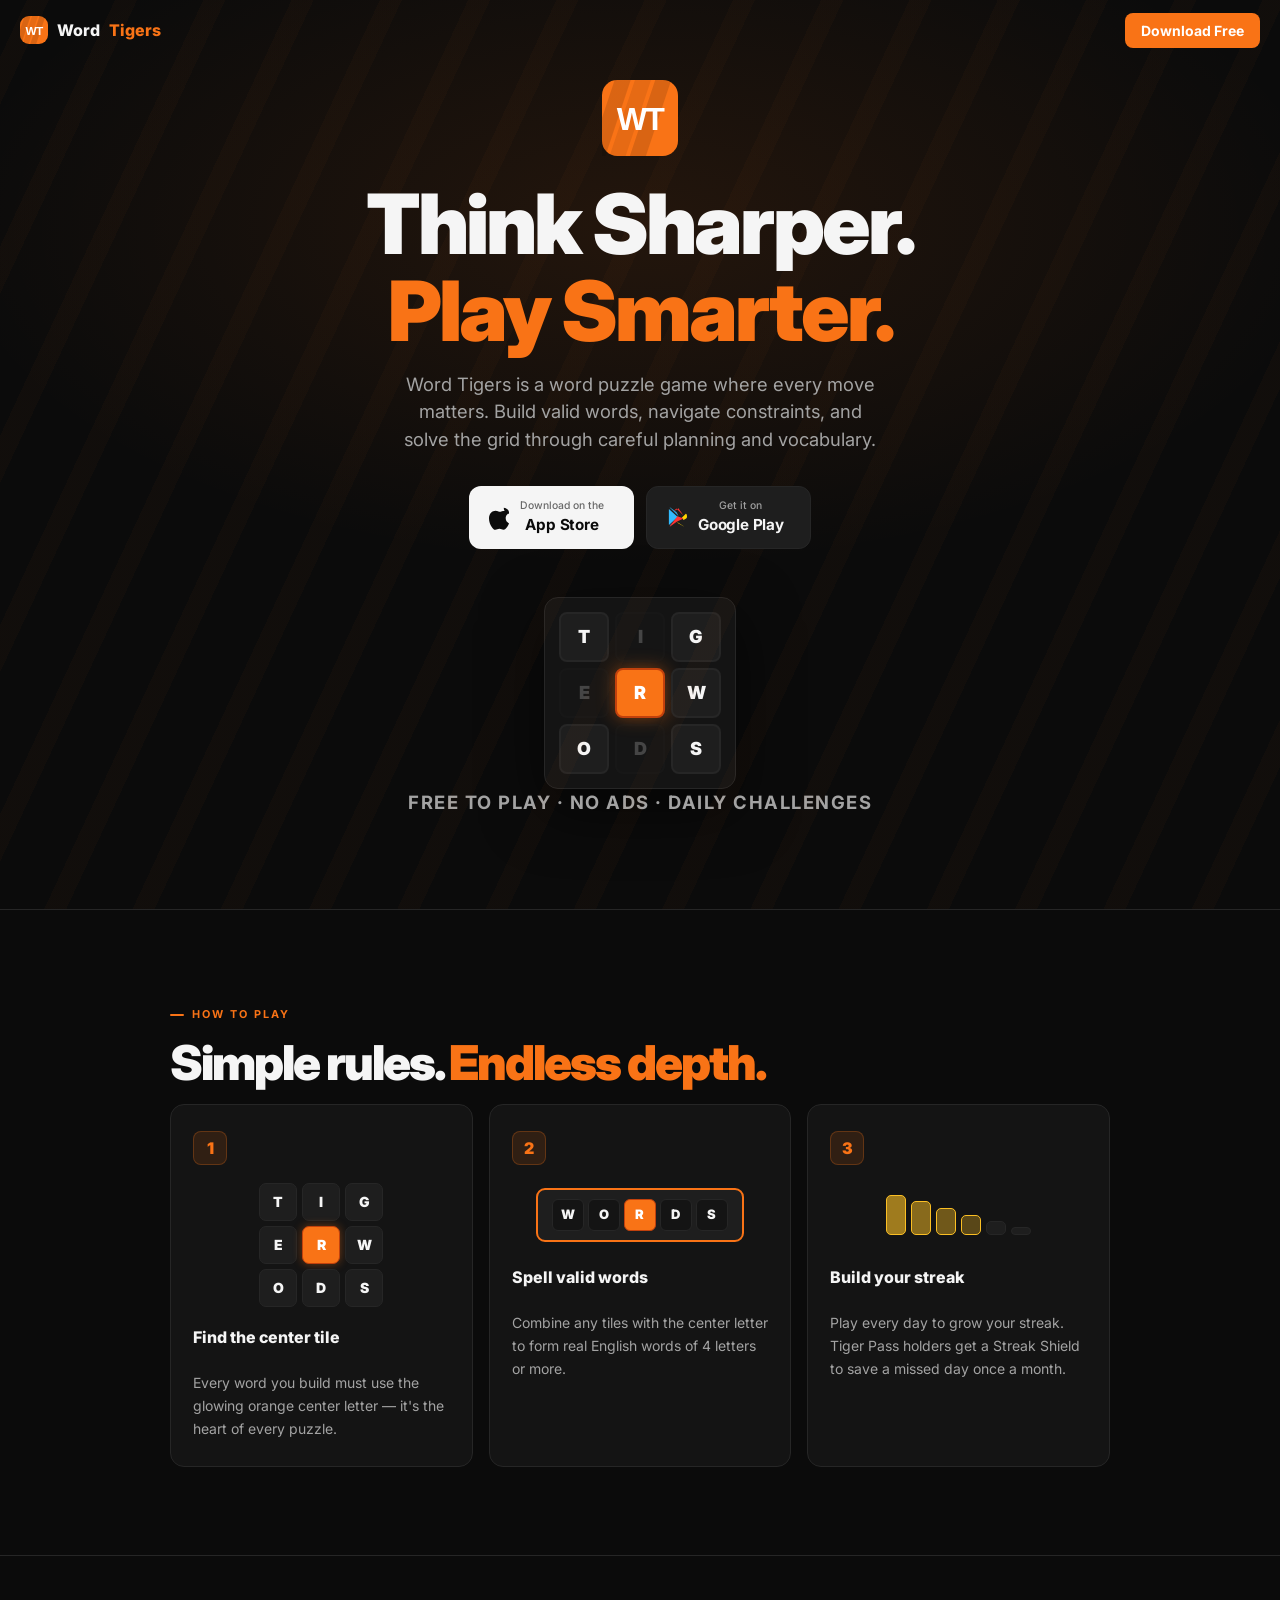
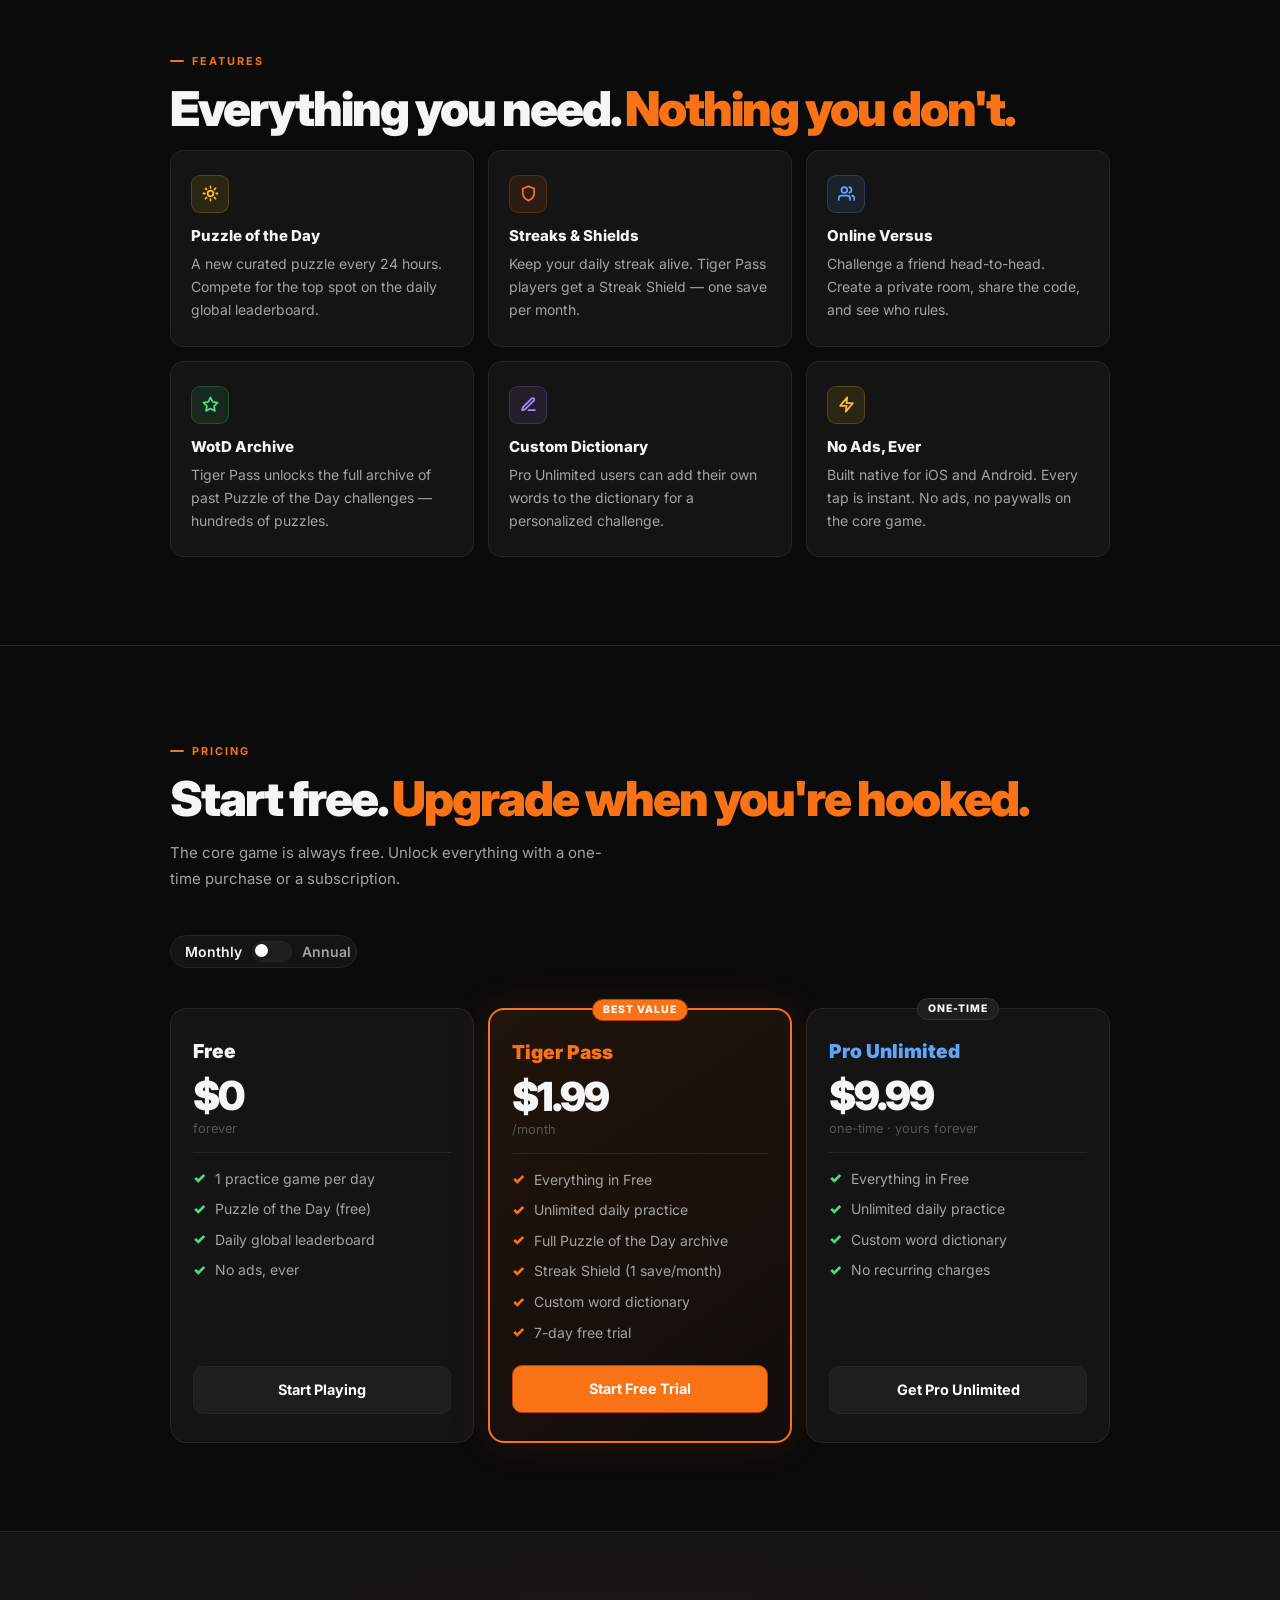
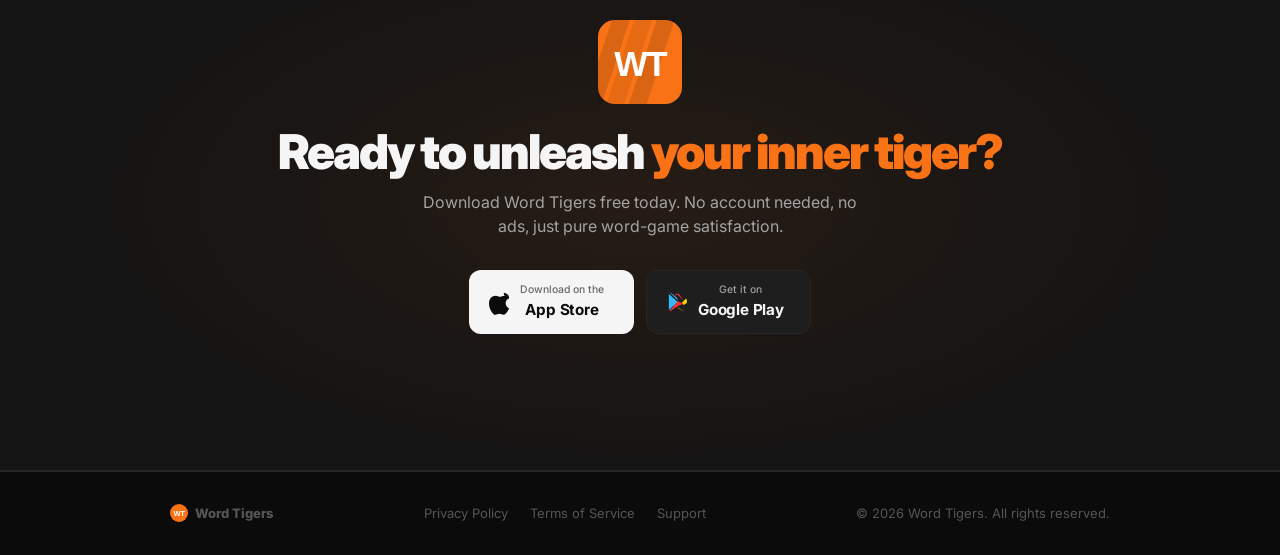
==== commit 04e71e3d: "Update index.html" ====
--- a/index.html
+++ b/index.html
@@ -3,10 +3,10 @@
 <head>
   <meta charset="UTF-8" />
   <meta name="viewport" content="width=device-width, initial-scale=1.0" />
-  <title>Word Tiger — The Word Game Where Every Letter Connects</title>
-  <meta name="description" content="Find words, build streaks, and challenge friends. Word Tiger is the fast-paced word game where every letter connects. Free to play on iOS and Android." />
+  <title>Word Tigers — The Word Game Where Every Letter Connects</title>
+  <meta name="description" content="Find words, build streaks, and challenge friends. Word Tigers is the fast-paced word game where every letter connects. Free to play on iOS and Android." />
   <meta name="theme-color" content="#f97316" />
-  <meta property="og:title" content="Word Tiger" />
+  <meta property="og:title" content="Word Tigers" />
   <meta property="og:description" content="The word game where every letter connects. Free to play on iOS and Android." />
   <meta property="og:type" content="website" />
   <link rel="preconnect" href="https://fonts.googleapis.com" />
@@ -48,13 +48,13 @@
     .a3 { animation: fadeUp .6s .3s ease both; }
 
     /* ── Nav ──────────────────────────────────────────────── */
-    nav {
+    #nav {
       position: fixed; top:0; left:0; right:0; z-index:100;
       display:flex; align-items:center; justify-content:space-between;
       height:60px; padding:0 20px;
       transition: background .3s, border-bottom .3s;
     }
-    nav.scrolled { background:rgba(11,11,11,.92); backdrop-filter:blur(12px); border-bottom:1px solid var(--border); }
+    #nav.scrolled { background:rgba(11,11,11,.92); backdrop-filter:blur(12px); border-bottom:1px solid var(--border); }
     .nav-brand { display:flex; align-items:center; gap:9px; font-weight:800; font-size:1rem; }
     .nav-brand em { color:var(--orange); font-style:normal; }
     .nav-btn {
@@ -75,7 +75,6 @@
       background:radial-gradient(ellipse 80% 55% at 50% 25%, rgba(249,115,22,.1) 0%, transparent 68%);
       position:relative; overflow:hidden;
     }
-    /* Tiger stripe bg */
     #hero::before {
       content:''; position:absolute; inset:0; pointer-events:none;
       background:repeating-linear-gradient(
@@ -116,7 +115,7 @@
     /* ── Tile board ───────────────────────────────────────── */
     .board-wrap { animation:glow 3s ease-in-out infinite; border-radius:14px; }
     .board {
-      display:grid; grid-template-columns:repeat(5, 50px);
+      display:grid; grid-template-columns:repeat(3, 50px);
       gap:6px; padding:14px;
       background:var(--surf); border:1px solid var(--border); border-radius:14px;
       box-shadow:0 20px 60px rgba(0,0,0,.6);
@@ -163,8 +162,7 @@
       font-weight:900; color:var(--orange);
     }
     .step-vis { display:flex; justify-content:center; align-items:center; min-height:64px; }
-    /* mini tiles */
-    .mtiles { display:flex; gap:5px; flex-wrap:wrap; justify-content:center; }
+    .mtiles { display:grid; grid-template-columns:repeat(3, 38px); gap:5px; justify-content:center; }
     .mt {
       width:38px; height:38px; border-radius:7px;
       display:flex; align-items:center; justify-content:center;
@@ -172,11 +170,9 @@
       border:1.5px solid var(--border); color:var(--text);
     }
     .mt.c { background:var(--orange); color:#fff; border-color:var(--orange2); box-shadow:0 0 10px rgba(249,115,22,.4); }
-    /* word preview */
     .wprev { display:inline-flex; gap:4px; padding:9px 14px; border-radius:9px; background:var(--surf2); border:2px solid var(--orange); }
     .wt { width:32px; height:32px; border-radius:6px; display:flex; align-items:center; justify-content:center; font-weight:900; font-size:13px; background:var(--surf); border:1.5px solid var(--border); }
     .wt.c { background:var(--orange); color:#fff; border-color:var(--orange2); }
-    /* streak bars */
     .sbars { display:flex; gap:5px; align-items:flex-end; }
     .sbar { width:20px; border-radius:5px; border:1.5px solid var(--border); background:var(--surf2); }
     .step h3 { font-size:1rem; font-weight:800; margin-bottom:4px; }
@@ -200,7 +196,6 @@
 
     /* ── Pricing ──────────────────────────────────────────── */
     #pricing { background:var(--bg); border-top:1px solid var(--border); }
-    /* Toggle */
     .tgl-wrap {
       display:inline-flex; align-items:center; gap:10px;
       background:var(--surf); border:1px solid var(--border);
@@ -222,7 +217,6 @@
     }
     .tgl.on .tgl-knob { left:21px; }
     .save-tag { font-size:.65rem; font-weight:700; color:var(--green); margin-left:4px; padding-right:10px; }
-    /* Cards */
     .pc-grid { display:grid; grid-template-columns:repeat(auto-fit, minmax(240px,1fr)); gap:14px; }
     .pc {
       background:var(--surf); border:1px solid var(--border);
@@ -297,9 +291,9 @@
         font-family="'Arial Black',Arial,sans-serif"
         font-weight="900" font-size="76" fill="#fff" letter-spacing="-4">WT</text>
     </svg>
-    Word <em>Tiger</em>
-  </div>
-  <a class="nav-btn" href="https://apps.apple.com/app/word-tiger/id000000000" target="_blank" rel="noopener">Download Free</a>
+    Word <em>Tigers</em>
+  </div>
+  <a class="nav-btn" href="https://apps.apple.com/app/word-tigers/id6744100885" target="_blank" rel="noopener">Download Free</a>
 </nav>
 
 <!-- ■ HERO ─────────────────────────────────────────────────── -->
@@ -318,15 +312,13 @@
   </div>
 
   <h1 class="a1">Think Sharper.<br><em>Play Smarter.</em></h1>
-  <p class="a2">Word Tiger is a word puzzle game where every move matters. Build valid words, navigate constraints, and solve the grid through careful planning and vocabulary.</p>
-
-  <!-- App Store + Google Play badges -->
+  <p class="a2">Word Tigers is a word puzzle game where every move matters. Build valid words, navigate constraints, and solve the grid through careful planning and vocabulary.</p>
+
   <div class="dl-row a3">
     <a class="badge badge-ios"
-       href="https://apps.apple.com/app/word-tiger/id000000000"
+       href="https://apps.apple.com/app/word-tigers/id6744100885"
        target="_blank" rel="noopener"
        aria-label="Download on the App Store">
-      <!-- Apple logo -->
       <svg width="20" height="25" viewBox="0 0 814 1000" fill="currentColor" aria-hidden="true">
         <path d="M788.1 340.9c-5.8 4.5-108.2 62.2-108.2 190.5 0 148.4 130.3 200.9 134.2 202.2-.6 3.2-20.7 71.9-68.7 141.9-42.8 61.6-87.5 123.1-155.5 123.1s-85.5-39.5-164-39.5c-76 0-103.7 40.8-165.9 40.8s-105.9-57-155.5-127.4C46.7 790.7 0 663 0 541.8c0-207.5 135.4-317.3 269-317.3 71 0 130.1 46.4 174.5 46.4 42.6 0 109.5-49.8 189.3-49.8zm-130.1-80.4c-31.1-36.9-55.5-88.6-55.5-140.3 0-7.1.6-14.3 1.9-20.5 52.8 2 116.7 35.2 155.5 79.3 31.1 34.9 59.6 87.8 59.6 141.4 0 8.4-.6 16.1-1.9 23.2-5.8.6-12.9 1.3-20 1.3-49.9 0-112.3-31.1-139.6-84.4z"/>
       </svg>
@@ -340,12 +332,11 @@
        href="https://play.google.com/store/apps/details?id=com.wordtiger.app"
        target="_blank" rel="noopener"
        aria-label="Get it on Google Play">
-      <!-- Google Play triangle logo -->
       <svg width="20" height="22" viewBox="0 0 512 512" aria-hidden="true">
         <path d="M48,59.49v393a4.33,4.33,0,0,0,7.37,3.07L274,256,55.37,56.42A4.33,4.33,0,0,0,48,59.49Z" fill="#32BBFF"/>
         <path d="M296,277.94l-47.34,47.34L79.41,471.4a4.33,4.33,0,0,1-7.37-3.07v-4.09L296,277.94Z" fill="#32BBFF"/>
         <path d="M512,256c0,15.72-8.58,29.44-21.25,36.93l-67.3,38.46L378,277.94l45.7-45.7,57.75-57.85C500.94,181.56,512,197.05,512,256Z" fill="#FFD400"/>
-        <path d="M422.7,217.9l-182-182-71.3 71.3L267,55.36,287.45,34.9a4.33,4.33,0,0,1,7.37,3.07Z" fill="#FF3333"/>
+        <path d="M422.7,217.9l-182-182-71.3,71.3L267,55.36,287.45,34.9a4.33,4.33,0,0,1,7.37,3.07Z" fill="#FF3333"/>
         <path d="M296,234.06,72,17.66v-4.09A4.33,4.33,0,0,1,79.41,10.6L248.66,134.72Z" fill="#2C9FD9"/>
         <path d="M422.7,294.1,248.66,377.28,79.41,501.4a4.33,4.33,0,0,1-7.41-3.06v-4.09L267,234.06Z" fill="#FF3333"/>
         <path d="M248.66,377.28l47.34,47.34,125.7,70.4a4.33,4.33,0,0,0,7.41-3.06Z" fill="#FFD400"/>
@@ -359,7 +350,7 @@
 
   <!-- Animated letter grid -->
   <div class="board-wrap a3">
-    <div class="board" id="board" role="img" aria-label="Word Tiger game board preview"></div>
+    <div class="board" id="board" role="img" aria-label="Word Tigers game board preview"></div>
   </div>
   <p class="hero-note">FREE TO PLAY · NO ADS · DAILY CHALLENGES</p>
 </section>
@@ -431,14 +422,14 @@
   <div class="inner">
     <p class="eyebrow">PRICING</p>
     <h2>Start free. <em>Upgrade when you're hooked.</em></h2>
-    <p class="section-lead">The core game is always free. Unlock everything with a one-time purchase or subscription.</p>
+    <p class="section-lead">The core game is always free. Unlock everything with a one-time purchase or a subscription.</p>
 
     <div class="tgl-wrap">
       <span class="tgl-lbl on" id="lbl-mo">Monthly</span>
       <div class="tgl" id="tgl" role="switch" aria-checked="false" tabindex="0">
         <div class="tgl-knob"></div>
       </div>
-      <span class="tgl-lbl" id="lbl-yr">Annual <span class="save-tag" id="save-tag" style="display:none">SAVE 44%</span></span>
+      <span class="tgl-lbl" id="lbl-yr">Annual <span class="save-tag" id="save-tag" style="display:none">SAVE 37%</span></span>
     </div>
 
     <div class="pc-grid" id="pc-grid"></div>
@@ -460,10 +451,10 @@
       </svg>
     </div>
     <h2>Ready to unleash <em>your inner tiger?</em></h2>
-    <p class="lead">Download Word Tiger free today. No account needed, no ads, just pure word-game satisfaction.</p>
+    <p class="lead">Download Word Tigers free today. No account needed, no ads, just pure word-game satisfaction.</p>
     <div class="dl-row">
       <a class="badge badge-ios"
-         href="https://apps.apple.com/app/word-tiger/id000000000"
+         href="https://apps.apple.com/app/word-tigers/id6744100885"
          target="_blank" rel="noopener"
          aria-label="Download on the App Store">
         <svg width="20" height="25" viewBox="0 0 814 1000" fill="currentColor" aria-hidden="true">
@@ -498,14 +489,14 @@
         <rect width="180" height="180" rx="36" fill="#f97316"/>
         <text x="90" y="119" text-anchor="middle" font-family="'Arial Black',Arial,sans-serif" font-weight="900" font-size="76" fill="#fff" letter-spacing="-4">WT</text>
       </svg>
-      Word Tiger
+      Word Tigers
     </div>
     <nav class="foot-links" aria-label="Footer">
       <a href="/privacy.html">Privacy Policy</a>
       <a href="/terms.html">Terms of Service</a>
       <a href="mailto:support@wordtiger.co">Support</a>
     </nav>
-    <p class="foot-copy">© <span id="yr"></span> Word Tiger. All rights reserved.</p>
+    <p class="foot-copy">© <span id="yr"></span> Word Tigers. All rights reserved.</p>
   </div>
 </footer>
 
@@ -518,12 +509,12 @@
   document.getElementById('nav').classList.toggle('scrolled', window.scrollY > 8);
 }, { passive: true });
 
-// ── Animated board ────────────────────────────────────────────
+// ── Animated board (3×3 grid) ─────────────────────────────────
 const BOARDS = [
-  { w: ['T','I','G','E','R','W','O','R','D','S'], c: 4 },
-  { w: ['S','T','R','E','A','K','P','O','I','N'], c: 3 },
-  { w: ['W','O','R','D','S','M','I','T','H','E'], c: 2 },
-  { w: ['P','L','A','N','E','T','W','O','R','D'], c: 4 },
+  { w: ['T','I','G','E','R','W','O','D','S'], c: 4 },
+  { w: ['S','T','R','E','A','K','P','O','I'], c: 3 },
+  { w: ['W','O','R','D','S','M','I','T','H'], c: 2 },
+  { w: ['P','L','A','N','E','T','W','O','R'], c: 4 },
 ];
 let bi = 0, dimSet = new Set();
 
@@ -557,13 +548,13 @@
   {
     color: '#fbbf24',
     icon: '<svg width="17" height="17" viewBox="0 0 24 24" fill="none" stroke="currentColor" stroke-width="2.5" stroke-linecap="round"><circle cx="12" cy="12" r="4"/><path d="M12 2v2M12 20v2M4.93 4.93l1.41 1.41M17.66 17.66l1.41 1.41M2 12h2M20 12h2M4.93 19.07l1.41-1.41M17.66 6.34l1.41-1.41"/></svg>',
-    title: 'Word of the Day',
-    desc: 'A new curated puzzle every 24 hours. Compete for the top spot on the daily leaderboard.',
+    title: 'Puzzle of the Day',
+    desc: 'A new curated puzzle every 24 hours. Compete for the top spot on the daily global leaderboard.',
   },
   {
     color: '#f97316',
-    icon: '<svg width="17" height="17" viewBox="0 0 24 24" fill="none" stroke="currentColor" stroke-width="2.5" stroke-linecap="round" stroke-linejoin="round"><path d="M8.5 14.5A2.5 2.5 0 0011 17c1 0 2-.7 2.5-1.5L15 13c.5-1 .5-2.5-.5-4s-1-3.5-.5-5C9.5 5.5 7.5 9 9 12c-1.5-.5-2.5-2-2.5-4C4 10 3.5 13.5 5 16a6 6 0 0013 0c0-4-4.5-6-4.5-8-2 2-2 4.5-1 5.5"/></svg>',
-    title: 'Streaks & Shields',
+    icon: '<svg width="17" height="17" viewBox="0 0 24 24" fill="none" stroke="currentColor" stroke-width="2.5" stroke-linecap="round" stroke-linejoin="round"><path d="M12 22s8-4 8-10V5l-8-3-8 3v7c0 6 8 10 8 10z"/></svg>',
+    title: 'Streaks &amp; Shields',
     desc: 'Keep your daily streak alive. Tiger Pass players get a Streak Shield — one save per month.',
   },
   {
@@ -576,19 +567,19 @@
     color: '#4ade80',
     icon: '<svg width="17" height="17" viewBox="0 0 24 24" fill="none" stroke="currentColor" stroke-width="2.5" stroke-linecap="round" stroke-linejoin="round"><polygon points="12 2 15.09 8.26 22 9.27 17 14.14 18.18 21.02 12 17.77 5.82 21.02 7 14.14 2 9.27 8.91 8.26 12 2"/></svg>',
     title: 'WotD Archive',
-    desc: 'Tiger Pass unlocks the full archive of past Word of the Day puzzles — hundreds of challenges.',
+    desc: 'Tiger Pass unlocks the full archive of past Puzzle of the Day challenges — hundreds of puzzles.',
   },
   {
     color: '#a78bfa',
-    icon: '<svg width="17" height="17" viewBox="0 0 24 24" fill="none" stroke="currentColor" stroke-width="2.5" stroke-linecap="round" stroke-linejoin="round"><path d="M12 22s8-4 8-10V5l-8-3-8 3v7c0 6 8 10 8 10z"/></svg>',
-    title: 'Free Forever',
-    desc: 'One practice game per day at no cost. No ads, no paywalls, no annoying push notifications.',
+    icon: '<svg width="17" height="17" viewBox="0 0 24 24" fill="none" stroke="currentColor" stroke-width="2.5" stroke-linecap="round" stroke-linejoin="round"><path d="M12 20h9"/><path d="M16.5 3.5a2.121 2.121 0 013 3L7 19l-4 1 1-4L16.5 3.5z"/></svg>',
+    title: 'Custom Dictionary',
+    desc: 'Pro Unlimited users can add their own words to the dictionary for a personalized challenge.',
   },
   {
     color: '#fbbf24',
     icon: '<svg width="17" height="17" viewBox="0 0 24 24" fill="none" stroke="currentColor" stroke-width="2.5" stroke-linecap="round" stroke-linejoin="round"><polygon points="13 2 3 14 12 14 11 22 21 10 12 10 13 2"/></svg>',
-    title: 'Blazing Fast',
-    desc: 'Built native for iOS and Android. Every tap and animation is instant and satisfying.',
+    title: 'No Ads, Ever',
+    desc: 'Built native for iOS and Android. Every tap is instant. No ads, no paywalls on the core game.',
   },
 ];
 
@@ -612,26 +603,43 @@
   {
     name: 'Free', badge: null, best: false, nameColor: '#f5f5f5',
     mo: '$0', yr: '$0', period: 'forever',
-    feats: ['1 practice game per day', 'Standard word grid', 'Lifetime high score', 'No ads, ever'],
+    feats: [
+      '1 practice game per day',
+      'Puzzle of the Day (free)',
+      'Daily global leaderboard',
+      'No ads, ever',
+    ],
     cta: 'Start Playing',
-    href: 'https://apps.apple.com/app/word-tiger/id000000000',
+    href: 'https://apps.apple.com/app/word-tigers/id6744100885',
     checkColor: '#4ade80',
   },
   {
     name: 'Tiger Pass', badge: 'BEST VALUE', best: true, nameColor: '#f97316',
-    mo: '$1.49', yr: '$0.83',
-    period_mo: '/month', period_yr: '/mo, billed $9.99/yr',
-    feats: ['Everything in Free', 'Unlimited daily practice', 'Word of the Day', 'WotD Archive', 'Streak Shield (1/month)', 'Online Versus', '7-day free trial'],
+    mo: '$1.99', yr: '$1.25',
+    period_mo: '/month', period_yr: '/mo · billed $14.99/yr',
+    feats: [
+      'Everything in Free',
+      'Unlimited daily practice',
+      'Full Puzzle of the Day archive',
+      'Streak Shield (1 save/month)',
+      'Custom word dictionary',
+      '7-day free trial',
+    ],
     cta: 'Start Free Trial',
-    href: 'https://apps.apple.com/app/word-tiger/id000000000',
+    href: 'https://apps.apple.com/app/word-tigers/id6744100885',
     checkColor: '#f97316',
   },
   {
-    name: 'Pro', badge: 'ONE-TIME', best: false, nameColor: '#60a5fa',
-    mo: '$2.99', yr: '$2.99', period: 'one-time purchase',
-    feats: ['Everything in Free', 'Unlimited daily practice', 'Word of the Day', 'Online Versus'],
-    cta: 'Get Pro',
-    href: 'https://apps.apple.com/app/word-tiger/id000000000',
+    name: 'Pro Unlimited', badge: 'ONE-TIME', best: false, nameColor: '#60a5fa',
+    mo: '$9.99', yr: '$9.99', period: 'one-time · yours forever',
+    feats: [
+      'Everything in Free',
+      'Unlimited daily practice',
+      'Custom word dictionary',
+      'No recurring charges',
+    ],
+    cta: 'Get Pro Unlimited',
+    href: 'https://apps.apple.com/app/word-tigers/id6744100885',
     checkColor: '#4ade80',
   },
 ];
